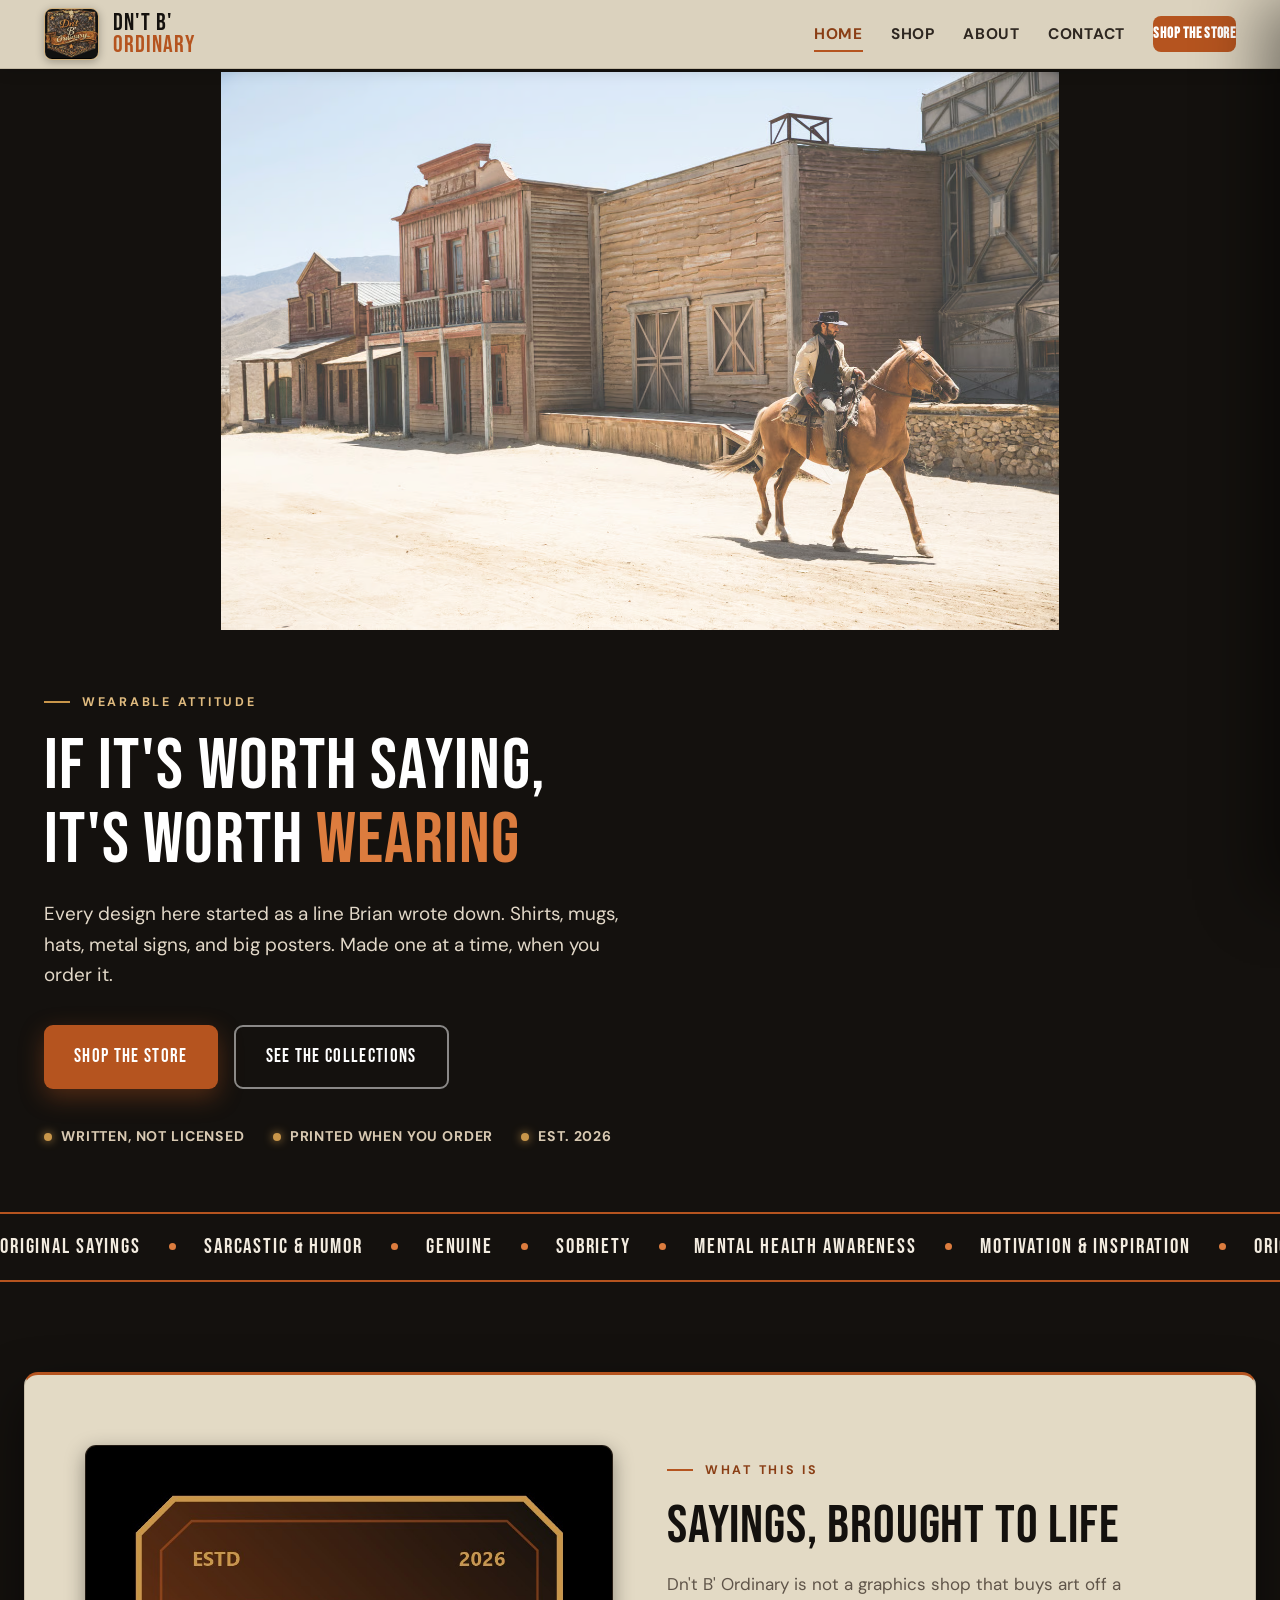
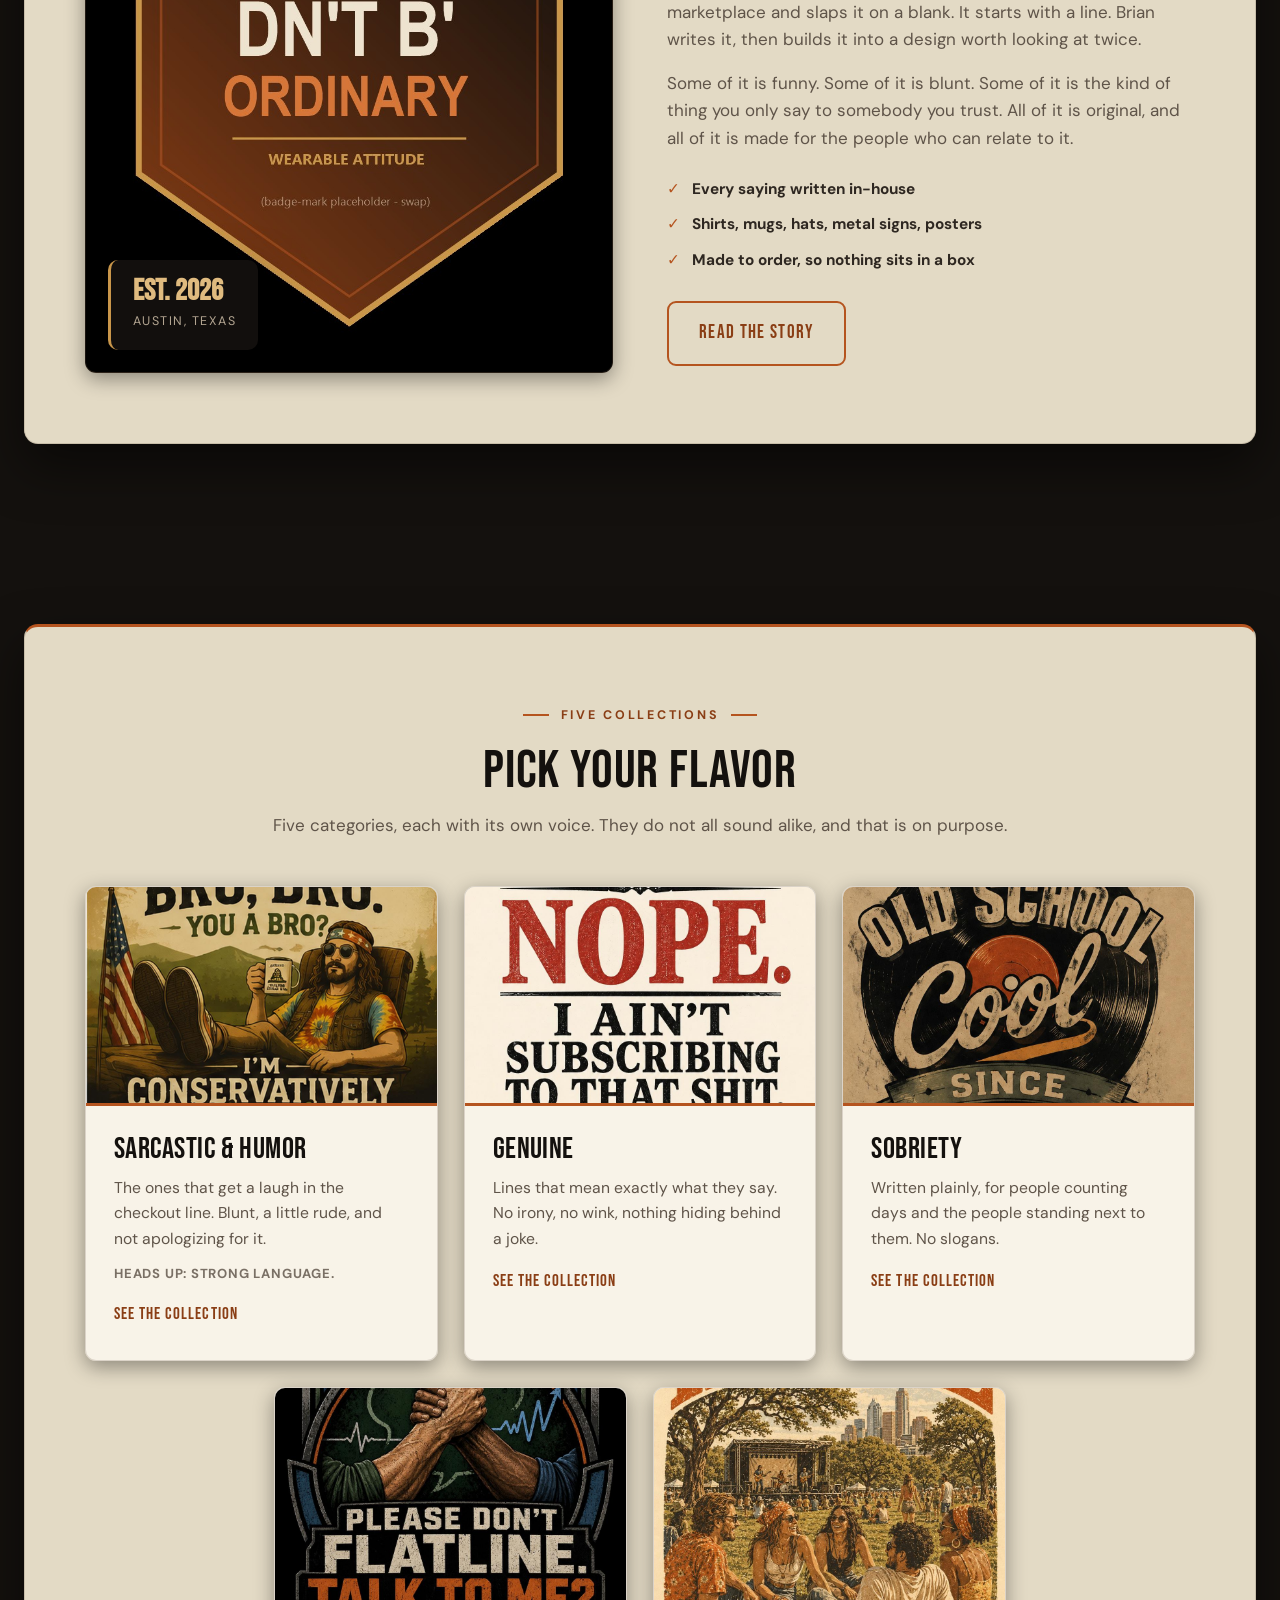
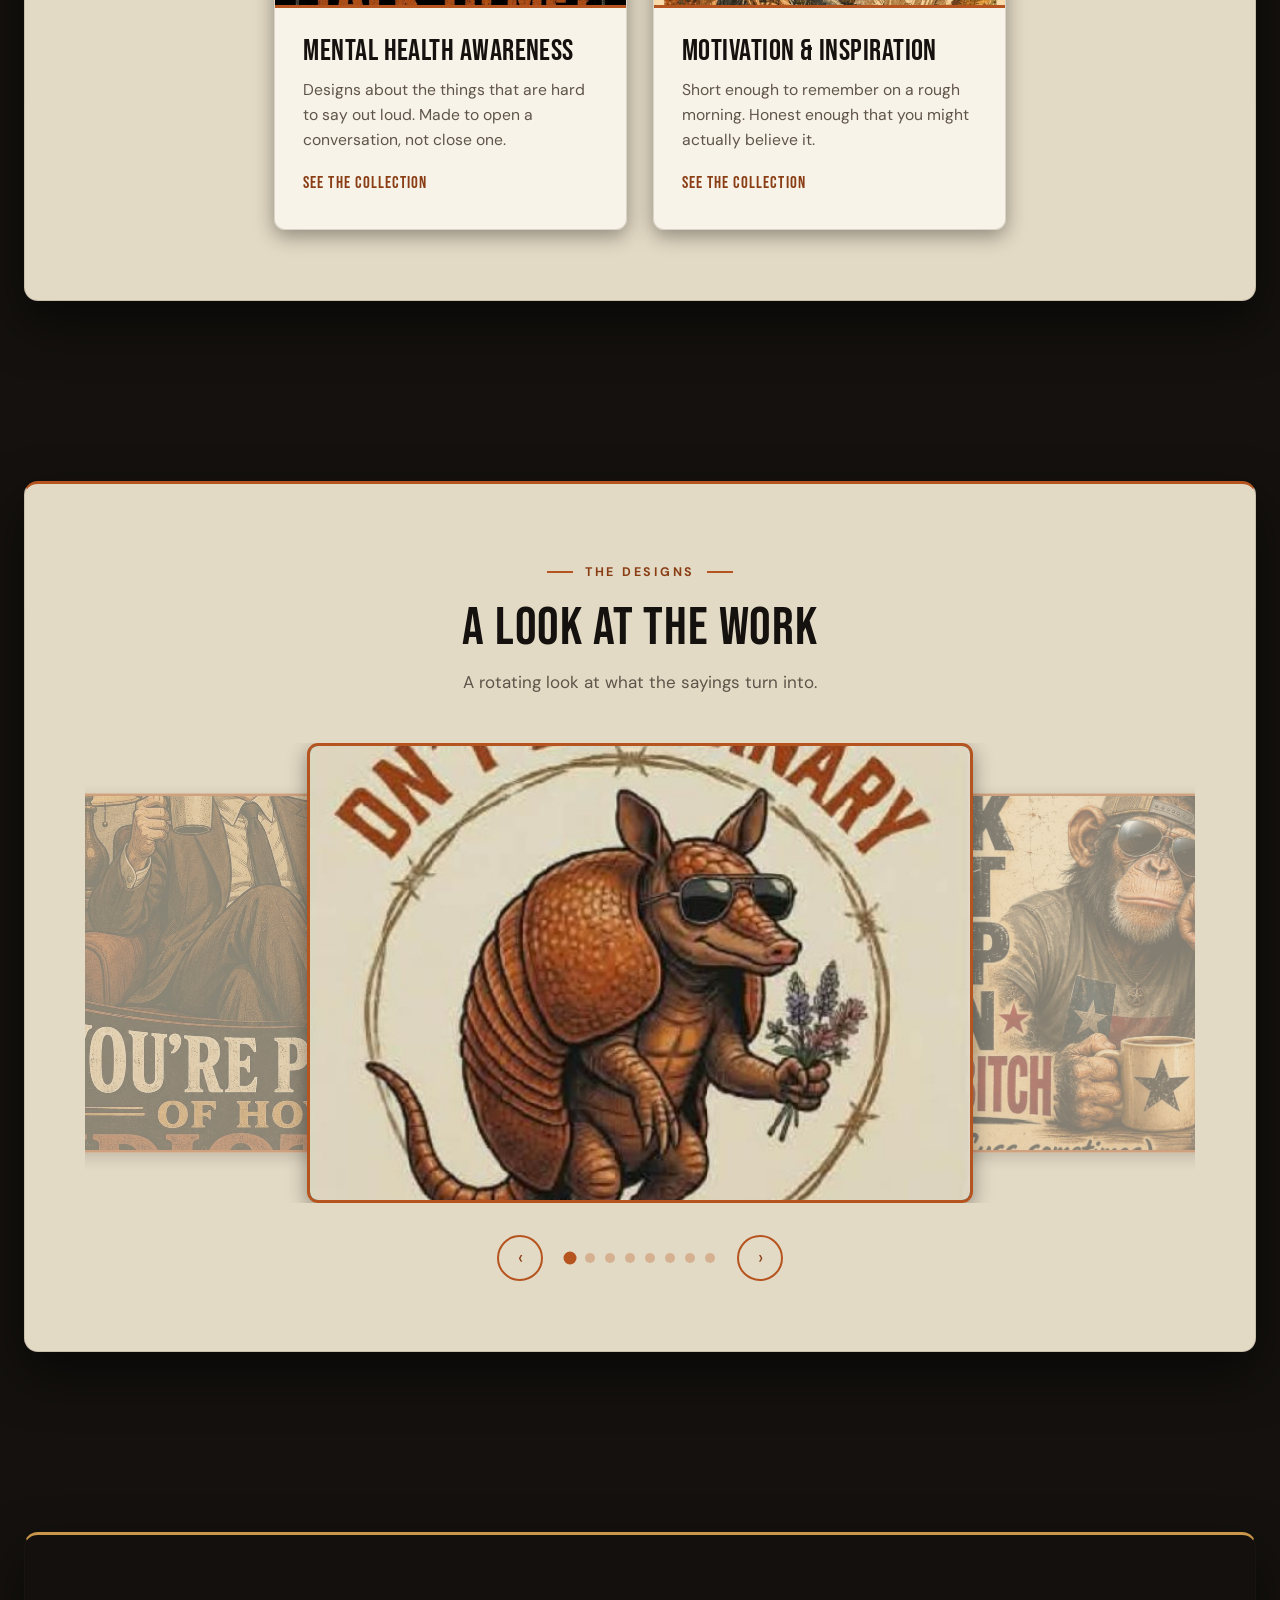
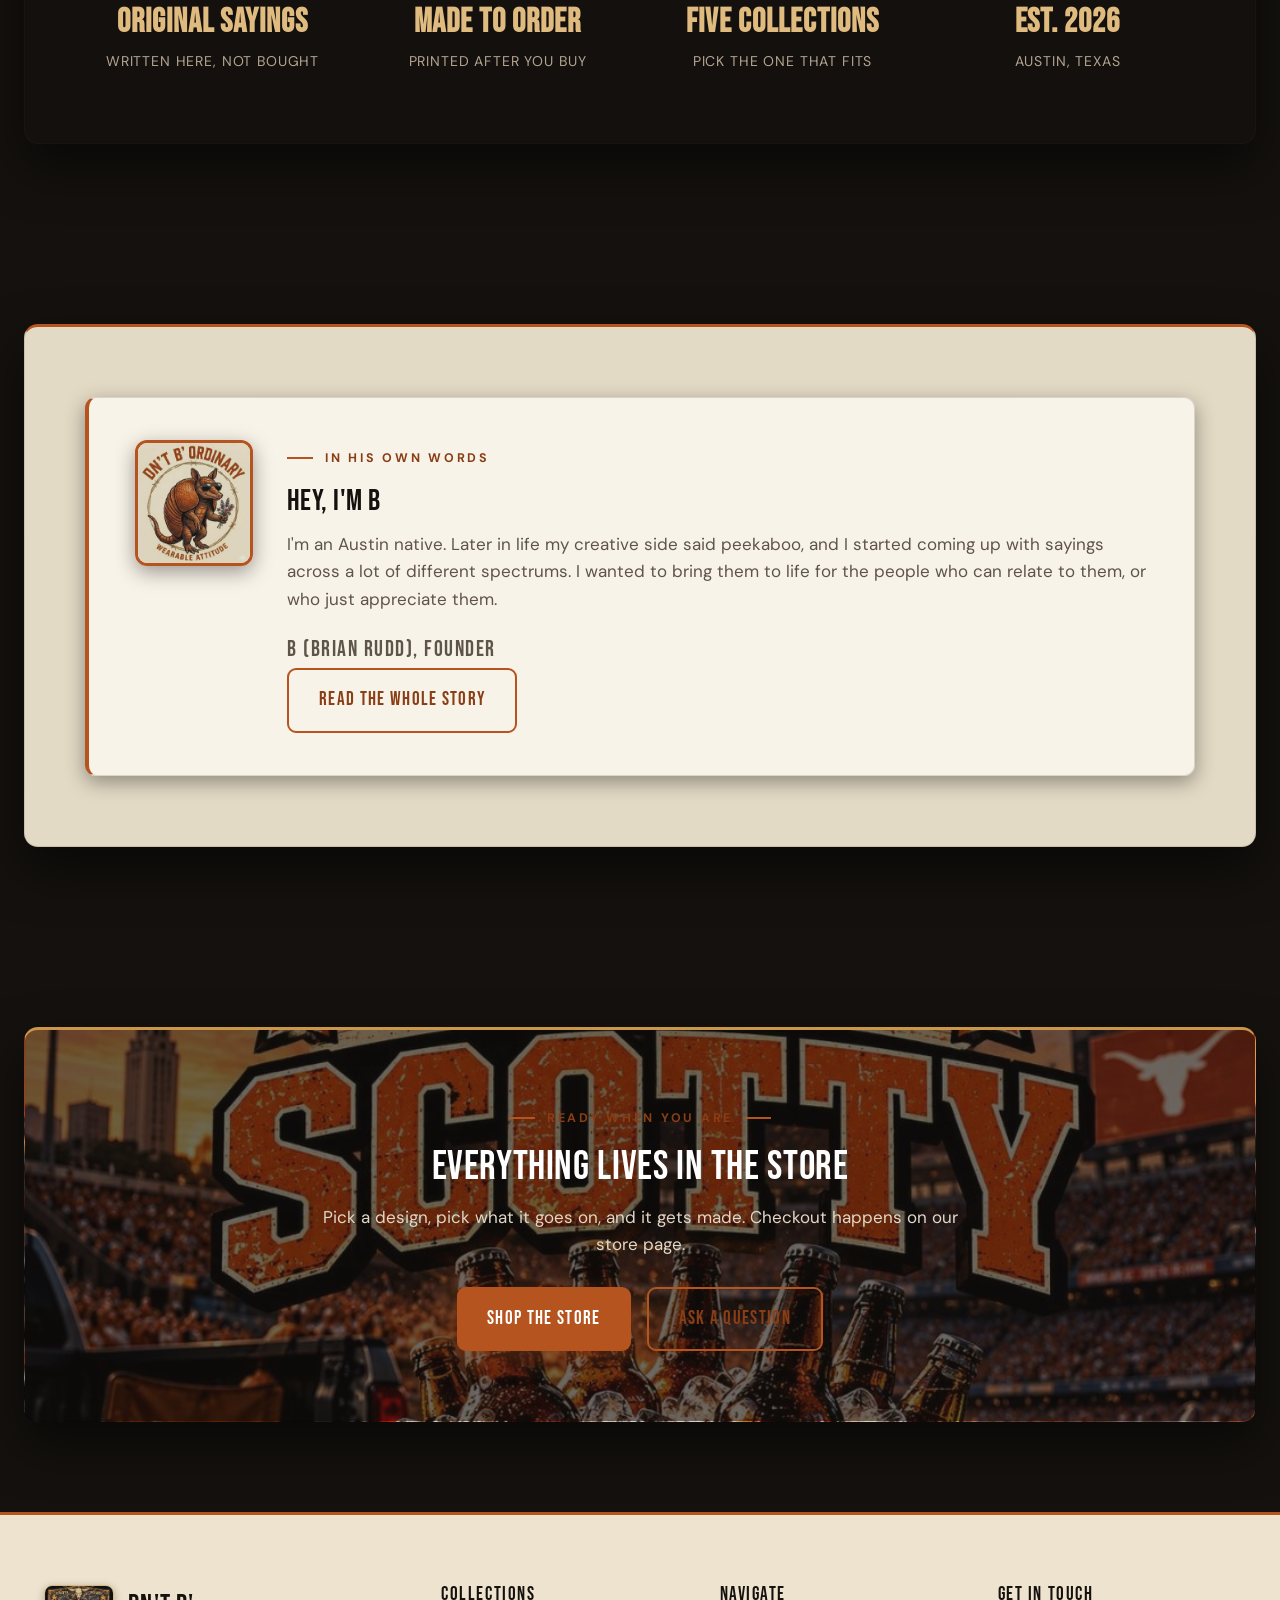
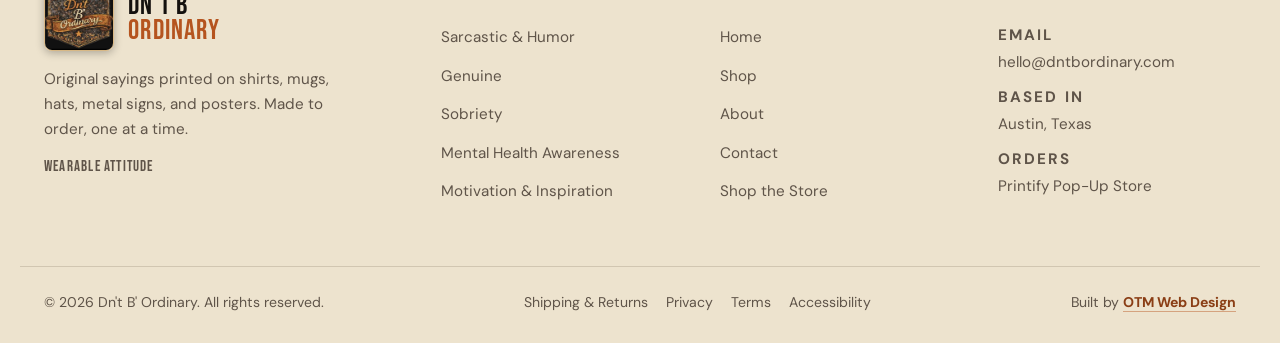
==== index.html @ ad0602dc "Homepage hero: show the whole image at every screen width The hero painted hero-home.jpg as a CSS ba" ====
<!DOCTYPE html>
<html lang="en">
<head>
<meta charset="UTF-8">
<meta name="viewport" content="width=device-width, initial-scale=1.0">

<title>Dn't B' Ordinary | Original Saying Apparel &amp; Signs</title>
<meta name="description" content="Original sayings on shirts, mugs, hats, metal signs, and posters. Five collections from Dn't B' Ordinary, written in Austin, Texas. Made to order.">
<link rel="canonical" href="https://CLIENTDOMAIN.com/">

<meta property="og:type" content="website">
<meta property="og:site_name" content="Dn't B' Ordinary">
<meta property="og:title" content="Dn't B' Ordinary | Original Saying Apparel &amp; Signs">
<meta property="og:description" content="Original sayings on shirts, mugs, hats, metal signs, and posters. Five collections from Dn't B' Ordinary, written in Austin, Texas. Made to order.">
<meta property="og:url" content="https://CLIENTDOMAIN.com/">
<meta property="og:image" content="https://CLIENTDOMAIN.com/assets/og-image.jpg">
<meta property="og:image:width" content="1200">
<meta property="og:image:height" content="630">
<meta property="og:image:alt" content="Dn't B' Ordinary">
<meta name="twitter:card" content="summary_large_image">
<meta name="twitter:title" content="Dn't B' Ordinary | Original Saying Apparel &amp; Signs">
<meta name="twitter:description" content="Original sayings on shirts, mugs, hats, metal signs, and posters. Five collections, written in Austin, Texas. Made to order.">
<meta name="twitter:image" content="https://CLIENTDOMAIN.com/assets/og-image.jpg">

<link rel="icon" type="image/png" href="assets/favicon.png">
<link rel="apple-touch-icon" href="assets/favicon.png">

<link rel="preconnect" href="https://fonts.googleapis.com">
<link rel="preconnect" href="https://fonts.gstatic.com" crossorigin>
<link href="https://fonts.googleapis.com/css2?family=Bebas+Neue&family=DM+Sans:ital,opsz,wght@0,9..40,300;0,9..40,400;0,9..40,500;0,9..40,700;1,9..40,400&display=swap" rel="stylesheet">
<link rel="preload" as="image" href="assets/hero-home.jpg" fetchpriority="high">
<link rel="stylesheet" href="styles.css">
<noscript><style>.reveal{opacity:1;transform:none}</style></noscript>

<script type="application/ld+json">
{
  "@context": "https://schema.org",
  "@type": "OnlineStore",
  "name": "Dn't B' Ordinary",
  "alternateName": "Dnt B Ordinary",
  "url": "https://CLIENTDOMAIN.com/",
  "logo": "https://CLIENTDOMAIN.com/assets/logo.png",
  "image": "https://CLIENTDOMAIN.com/assets/og-image.jpg",
  "slogan": "Wearable Attitude",
  "foundingDate": "2026",
  "email": "hello@dntbordinary.com",
  "description": "Dn't B' Ordinary sells original sayings written by founder Brian Rudd, an Austin, Texas native, printed on t-shirts, mugs, hats, metal signs, and large-format posters. Every item is made to order and ships nationwide. Five collections: Sarcastic and Humor, Genuine, Sobriety, Mental Health Awareness, and Motivation and Inspiration.",
  "founder": {
    "@type": "Person",
    "name": "Brian Rudd",
    "alternateName": "B",
    "description": "Austin, Texas native who writes every saying sold by Dn't B' Ordinary."
  }
}
</script>
</head>

<body data-page="home">

<nav class="nav">
  <div class="nav-inner">
    <a class="brand" href="index.html" aria-label="Dn't B' Ordinary home">
      <img src="assets/logo.png" alt="" width="663" height="621">
      <span class="brand-word">Dn't B'<span>Ordinary</span></span>
    </a>
    <div class="nav-links">
      <a href="index.html" data-nav="home">Home</a>
      <a href="shop.html" data-nav="shop">Shop</a>
      <a href="about.html" data-nav="about">About</a>
      <a href="contact.html" data-nav="contact">Contact</a>
      <a class="nav-cta" href="https://STORE-SLUG.printify.me" data-store-link>Shop the Store</a>
    </div>
    <button class="hamburger" type="button" aria-label="Open menu" aria-expanded="false" aria-controls="mobile-menu">
      <span></span><span></span><span></span>
    </button>
  </div>
</nav>

<div class="nav-backdrop"></div>
<div class="mobile-menu" id="mobile-menu">
  <a href="index.html" data-nav="home">Home</a>
  <a href="shop.html" data-nav="shop">Shop</a>
  <a href="about.html" data-nav="about">About</a>
  <a href="contact.html" data-nav="contact">Contact</a>
  <a class="btn btn-primary" href="https://STORE-SLUG.printify.me" data-store-link>Shop the Store</a>
</div>

<main>

  <!-- ============ HERO ============ -->
  <header class="hero">
    <!-- The sign is a real <img>, never a CSS background, so the whole image is
         visible at every screen width. Swapping the file changes nothing here. -->
    <div class="hero-banner">
      <img src="assets/hero-home.jpg" alt="Dn't B' Ordinary Apparel Co. shop sign" width="1770" height="886" fetchpriority="high" decoding="async">
    </div>
    <div class="hero-body">
      <div class="inner">
        <div class="hero-content">
          <span class="eyebrow">Wearable Attitude</span>
          <h1>If it's worth saying, it's worth <span>wearing</span></h1>
          <p>Every design here started as a line Brian wrote down. Shirts, mugs, hats, metal signs, and big posters. Made one at a time, when you order it.</p>
          <div class="hero-actions">
            <a class="btn btn-primary" href="https://STORE-SLUG.printify.me" data-store-link>Shop the Store</a>
            <a class="btn btn-ghost" href="shop.html">See the Collections</a>
          </div>
          <div class="hero-trust">
            <span>Written, not licensed</span>
            <span>Printed when you order</span>
            <span>Est. 2026</span>
          </div>
        </div>
      </div>
    </div>
  </header>

  <!-- ============ MARQUEE ============ -->
  <div class="marquee" aria-hidden="true">
    <div class="marquee-track">
      <span class="marquee-item">Original Sayings</span>
      <span class="marquee-item">Sarcastic &amp; Humor</span>
      <span class="marquee-item">Genuine</span>
      <span class="marquee-item">Sobriety</span>
      <span class="marquee-item">Mental Health Awareness</span>
      <span class="marquee-item">Motivation &amp; Inspiration</span>
      <span class="marquee-item">Original Sayings</span>
      <span class="marquee-item">Sarcastic &amp; Humor</span>
      <span class="marquee-item">Genuine</span>
      <span class="marquee-item">Sobriety</span>
      <span class="marquee-item">Mental Health Awareness</span>
      <span class="marquee-item">Motivation &amp; Inspiration</span>
    </div>
  </div>

  <!-- ============ INTRO ============ -->
  <section id="what-this-is">
    <div class="container reveal">
      <div class="intro-grid">
        <div class="intro-media">
          <img src="assets/intro-main.jpg" alt="Dn't B' Ordinary design laid out on a shirt" width="900" height="900" loading="lazy" decoding="async">
          <div class="intro-badge">
            <strong>Est. 2026</strong>
            <span>Austin, Texas</span>
          </div>
        </div>
        <div class="intro-copy">
          <span class="eyebrow">What this is</span>
          <h2>Sayings, brought to life</h2>
          <p>Dn't B' Ordinary is not a graphics shop that buys art off a marketplace and slaps it on a blank. It starts with a line. Brian writes it, then builds it into a design worth looking at twice.</p>
          <p>Some of it is funny. Some of it is blunt. Some of it is the kind of thing you only say to somebody you trust. All of it is original, and all of it is made for the people who can relate to it.</p>
          <ul class="check-list">
            <li>Every saying written in-house</li>
            <li>Shirts, mugs, hats, metal signs, posters</li>
            <li>Made to order, so nothing sits in a box</li>
          </ul>
          <a class="btn btn-outline" href="about.html">Read the story</a>
        </div>
      </div>
    </div>
  </section>

  <!-- ============ COLLECTIONS ============ -->
  <section id="collections">
    <div class="container reveal">
      <div class="section-head center">
        <span class="eyebrow eyebrow--center">Five collections</span>
        <h2>Pick your flavor</h2>
        <p>Five categories, each with its own voice. They do not all sound alike, and that is on purpose.</p>
      </div>

      <div class="cat-grid">
        <article class="cat-card">
          <img src="assets/category-humor.jpg" alt="Sarcastic and humor collection design" width="1080" height="1080" loading="lazy" decoding="async">
          <div class="card-body">
            <h3>Sarcastic &amp; Humor</h3>
            <p>The ones that get a laugh in the checkout line. Blunt, a little rude, and not apologizing for it.</p>
            <span class="cat-note">Heads up: strong language.</span>
            <a class="card-link" href="shop.html#humor">See the collection</a>
          </div>
        </article>

        <article class="cat-card">
          <img src="assets/category-genuine.jpg" alt="Genuine collection design" width="1024" height="1536" loading="lazy" decoding="async">
          <div class="card-body">
            <h3>Genuine</h3>
            <p>Lines that mean exactly what they say. No irony, no wink, nothing hiding behind a joke.</p>
            <a class="card-link" href="shop.html#genuine">See the collection</a>
          </div>
        </article>

        <article class="cat-card">
          <img src="assets/category-sobriety.jpg" alt="Sobriety collection design" width="1080" height="1080" loading="lazy" decoding="async">
          <div class="card-body">
            <h3>Sobriety</h3>
            <p>Written plainly, for people counting days and the people standing next to them. No slogans.</p>
            <a class="card-link" href="shop.html#sobriety">See the collection</a>
          </div>
        </article>

        <article class="cat-card">
          <img src="assets/category-mental-health.jpg" alt="Mental health awareness collection design" width="1080" height="1080" loading="lazy" decoding="async">
          <div class="card-body">
            <h3>Mental Health Awareness</h3>
            <p>Designs about the things that are hard to say out loud. Made to open a conversation, not close one.</p>
            <a class="card-link" href="shop.html#mental-health">See the collection</a>
          </div>
        </article>

        <article class="cat-card">
          <img src="assets/category-motivation.jpg" alt="Motivation and inspiration collection design" width="1024" height="1536" loading="lazy" decoding="async">
          <div class="card-body">
            <h3>Motivation &amp; Inspiration</h3>
            <p>Short enough to remember on a rough morning. Honest enough that you might actually believe it.</p>
            <a class="card-link" href="shop.html#motivation">See the collection</a>
          </div>
        </article>
      </div>
    </div>
  </section>

  <!-- ============ GALLERY CAROUSEL ============ -->
  <section id="designs">
    <div class="container reveal">
      <div class="section-head center">
        <span class="eyebrow eyebrow--center">The designs</span>
        <h2>A look at the work</h2>
        <p>A rotating look at what the sayings turn into.</p>
      </div>

      <div class="gallery-carousel">
        <div class="gallery-stage">
          <div class="gallery-slide"><img src="assets/gallery-1.jpg" alt="Dn't B' Ordinary design mockup" width="552" height="615" loading="lazy" decoding="async"></div>
          <div class="gallery-slide"><img src="assets/gallery-2.jpg" alt="Dn't B' Ordinary design mockup" width="1080" height="981" loading="lazy" decoding="async"></div>
          <div class="gallery-slide"><img src="assets/gallery-3.jpg" alt="Dn't B' Ordinary design mockup" width="1024" height="1536" loading="lazy" decoding="async"></div>
          <div class="gallery-slide"><img src="assets/gallery-4.jpg" alt="Dn't B' Ordinary design mockup" width="1080" height="1080" loading="lazy" decoding="async"></div>
          <div class="gallery-slide"><img src="assets/gallery-5.jpg" alt="Dn't B' Ordinary design mockup" width="1080" height="1080" loading="lazy" decoding="async"></div>
          <div class="gallery-slide"><img src="assets/gallery-6.jpg" alt="Dn't B' Ordinary design mockup" width="1080" height="864" loading="lazy" decoding="async"></div>
          <div class="gallery-slide"><img src="assets/gallery-7.jpg" alt="Dn't B' Ordinary design mockup" width="1024" height="1536" loading="lazy" decoding="async"></div>
          <div class="gallery-slide"><img src="assets/gallery-8.jpg" alt="Dn't B' Ordinary design mockup" width="1024" height="1536" loading="lazy" decoding="async"></div>
        </div>
        <div class="carousel-controls">
          <button class="carousel-btn carousel-prev" type="button" aria-label="Previous design"><span aria-hidden="true">&#8249;</span></button>
          <div class="carousel-dots"></div>
          <button class="carousel-btn carousel-next" type="button" aria-label="Next design"><span aria-hidden="true">&#8250;</span></button>
        </div>
      </div>
    </div>
  </section>

  <!-- ============ VALUE BAND ============ -->
  <section id="how-it-works">
    <div class="container container--deep reveal">
      <div class="value-grid">
        <div class="value-item">
          <strong>Original Sayings</strong>
          <span>Written here, not bought</span>
        </div>
        <div class="value-item">
          <strong>Made To Order</strong>
          <span>Printed after you buy</span>
        </div>
        <div class="value-item">
          <strong>Five Collections</strong>
          <span>Pick the one that fits</span>
        </div>
        <div class="value-item">
          <strong>Est. 2026</strong>
          <span>Austin, Texas</span>
        </div>
      </div>
    </div>
  </section>

  <!-- ============ FOUNDER NOTE ============ -->
  <section id="the-short-version">
    <div class="container reveal">
      <div class="founder">
        <img class="founder-mark" src="assets/badge-mark.png" alt="" width="542" height="583" loading="lazy" decoding="async" aria-hidden="true">
        <div class="founder-body">
          <span class="eyebrow">In his own words</span>
          <h3>Hey, I'm B</h3>
          <p>I'm an Austin native. Later in life my creative side said peekaboo, and I started coming up with sayings across a lot of different spectrums. I wanted to bring them to life for the people who can relate to them, or who just appreciate them.</p>
          <p class="founder-sign">B (Brian Rudd), Founder</p>
          <a class="btn btn-outline" href="about.html">Read the whole story</a>
        </div>
      </div>
    </div>
  </section>

  <!-- ============ CTA ============ -->
  <section id="cta">
    <div class="container cta-card reveal">
      <span class="eyebrow eyebrow--center">Ready when you are</span>
      <h2>Everything lives in the store</h2>
      <p>Pick a design, pick what it goes on, and it gets made. Checkout happens on our store page.</p>
      <div class="cta-actions">
        <a class="btn btn-primary" href="https://STORE-SLUG.printify.me" data-store-link>Shop the Store</a>
        <a class="btn btn-outline" href="contact.html">Ask a Question</a>
      </div>
    </div>
  </section>

</main>

<footer class="footer">
  <div class="footer-grid">
    <div class="footer-brand">
      <a class="brand brand--footer" href="index.html" aria-label="Dn't B' Ordinary home">
        <img src="assets/logo.png" alt="" width="663" height="621" loading="lazy" decoding="async">
        <span class="brand-word">Dn't B'<span>Ordinary</span></span>
      </a>
      <p>Original sayings printed on shirts, mugs, hats, metal signs, and posters. Made to order, one at a time.</p>
      <p class="footer-tag">Wearable Attitude</p>
    </div>

    <div>
      <h4>Collections</h4>
      <ul>
        <li><a href="shop.html#humor">Sarcastic &amp; Humor</a></li>
        <li><a href="shop.html#genuine">Genuine</a></li>
        <li><a href="shop.html#sobriety">Sobriety</a></li>
        <li><a href="shop.html#mental-health">Mental Health Awareness</a></li>
        <li><a href="shop.html#motivation">Motivation &amp; Inspiration</a></li>
      </ul>
    </div>

    <div>
      <h4>Navigate</h4>
      <ul>
        <li><a href="index.html">Home</a></li>
        <li><a href="shop.html">Shop</a></li>
        <li><a href="about.html">About</a></li>
        <li><a href="contact.html">Contact</a></li>
        <li><a href="https://STORE-SLUG.printify.me" data-store-link>Shop the Store</a></li>
      </ul>
    </div>

    <div>
      <h4>Get in touch</h4>
      <ul class="footer-contact">
        <li>
          <span class="footer-label">Email</span>
          <a href="mailto:hello@dntbordinary.com">hello@dntbordinary.com</a>
        </li>
        <li>
          <span class="footer-label">Based in</span>
          <span>Austin, Texas</span>
        </li>
        <li>
          <span class="footer-label">Orders</span>
          <a href="https://STORE-SLUG.printify.me" data-store-link>Printify Pop-Up Store</a>
        </li>
      </ul>
    </div>
  </div>

  <div class="footer-bottom">
    <span>&copy; <span id="year">2026</span> Dn't B' Ordinary. All rights reserved.</span>
    <div class="footer-legal-links">
      <a href="shipping-returns.html">Shipping &amp; Returns</a>
      <a href="privacy.html">Privacy</a>
      <a href="terms.html">Terms</a>
      <a href="accessibility.html">Accessibility</a>
    </div>
    <span>Built by <a class="otm-credit" href="https://otm-designs.com" target="_blank" rel="noopener">OTM Web Design</a></span>
  </div>
</footer>

<script src="script.js"></script>
</body>
</html>
---- styles.css ----
/* ============================================================
   DN'T B' ORDINARY - Wearable Attitude
   Original sayings printed on shirts, mugs, hats, and signs.
   Built by OTM Web Design
   Dark locked body background, aged-bone light frames floating
   over it, burnt rust brand pulled from the badge logo.
   ============================================================ */

/* ---------- RESET ---------- */
*, *::before, *::after { box-sizing: border-box; margin: 0; padding: 0; }
html { scroll-behavior: smooth; -webkit-text-size-adjust: 100%; overflow-x: hidden; }
img { max-width: 100%; display: block; }
a { text-decoration: none; color: inherit; }
ul { list-style: none; }
button { font-family: inherit; cursor: pointer; border: none; background: none; }
input, textarea, select { font-family: inherit; }

/* ---------- TOKENS ---------- */
:root {
  --rust: #b5541f;
  --rust-deep: #8a3e15;
  --rust-bright: #dc7c3e;
  --rust-rgb: 181, 84, 31;

  --gold: #c9964a;
  --gold-soft: #e0bb7f;

  --anchor: #14110e;
  --anchor-2: #241d17;

  --ink: #2e2721;
  --ink-soft: #5f5449;
  --heading: #14110e;

  --frame: rgba(237, 227, 206, 0.96);
  --frame-solid: #ede3ce;
  --frame-card: rgba(249, 244, 234, 0.97);
  --frame-deep: rgba(20, 17, 14, 0.93);
  --frame-deep-text: #f3ece0;
  --frame-deep-soft: #b3a591;

  --line: rgba(62, 46, 30, 0.16);
  --line-deep: rgba(237, 227, 206, 0.16);

  --bg-fallback: #14110e;
  --media-fallback: linear-gradient(150deg, #2a211a 0%, #14110e 100%);

  --shadow-soft: 0 6px 20px rgba(0, 0, 0, 0.38);
  --shadow-lift: 0 22px 50px rgba(0, 0, 0, 0.5);

  --container: 1240px;
  --radius: 14px;
  --radius-card: 11px;

  --font-display: 'Bebas Neue', 'Arial Narrow', Impact, sans-serif;
  --font-body: 'DM Sans', 'Segoe UI', system-ui, -apple-system, sans-serif;
}

/* ---------- BASE ---------- */
body {
  font-family: var(--font-body);
  font-size: 17px;
  line-height: 1.62;
  color: var(--ink);
  background: var(--bg-fallback);
  overflow-x: hidden;
  width: 100%;
}
body.nav-open { overflow: hidden; }

/* Locked body background. Fixed pseudo-element works on iOS where
   background-attachment: fixed fails. The darkening is composited into the
   same background stack rather than applied as a filter on a large fixed
   layer, which is expensive to repaint on mobile. No second overlay element. */
body::before {
  content: "";
  position: fixed;
  inset: 0;
  background-image: linear-gradient(rgba(20, 17, 14, 0.42), rgba(20, 17, 14, 0.42)), url('assets/body-bg.jpg');
  background-size: cover;
  background-position: center;
  background-color: var(--bg-fallback);
  z-index: -1;
}

h1, h2, h3, h4 {
  font-family: var(--font-display);
  font-weight: 400;
  line-height: 1.02;
  letter-spacing: 0.015em;
  text-transform: uppercase;
  text-wrap: balance;
  color: var(--heading);
}
p { text-wrap: pretty; }

h1 { font-size: clamp(2.8rem, 6vw, 4.5rem); }
h2 { font-size: clamp(2.2rem, 4.5vw, 3.4rem); }
h3 { font-size: clamp(1.4rem, 2.4vw, 1.9rem); }
h4 { font-size: 1.2rem; letter-spacing: 0.08em; }

.lede { font-size: 1.12rem; color: var(--ink-soft); }

/* ---------- SHARED LAYOUT ---------- */
.inner { width: 100%; max-width: var(--container); margin: 0 auto; padding: 0 24px; }
section { padding: 90px 0; position: relative; }
section[id] { scroll-margin-top: 90px; }

.container {
  position: relative;
  width: calc(100% - 48px);
  max-width: var(--container);
  margin: 0 auto;
  background: var(--frame);
  border: 1px solid var(--line);
  border-top: 3px solid var(--rust);
  border-radius: var(--radius);
  box-shadow: var(--shadow-lift);
  padding: 70px 60px;
}
.container--deep { background: var(--frame-deep); border-top-color: var(--gold); }
.container--deep h2, .container--deep h3, .container--deep h4 { color: var(--frame-deep-text); }
.container--deep p { color: var(--frame-deep-soft); }
.container--prose { max-width: 880px; }

/* ---------- EYEBROW ---------- */
.eyebrow {
  display: inline-flex; align-items: center; gap: 12px;
  font-size: 0.78rem; font-weight: 700; letter-spacing: 0.22em;
  text-transform: uppercase; color: var(--rust-deep); margin-bottom: 18px;
}
.eyebrow::before { content: ""; width: 26px; height: 2px; background: var(--rust); }
.eyebrow--center { justify-content: center; }
.eyebrow--center::after { content: ""; width: 26px; height: 2px; background: var(--rust); }
.hero .eyebrow, .page-hero .eyebrow, .cta .eyebrow, .container--deep .eyebrow { color: var(--gold-soft); }
.hero .eyebrow::before, .hero .eyebrow::after,
.page-hero .eyebrow::before, .page-hero .eyebrow::after,
.cta .eyebrow::before, .cta .eyebrow::after,
.container--deep .eyebrow::before, .container--deep .eyebrow::after { background: var(--gold); }

/* ---------- BUTTONS ---------- */
.btn {
  display: inline-flex; align-items: center; justify-content: center; gap: 10px;
  font-family: var(--font-display); font-size: 1.18rem; letter-spacing: 0.07em;
  text-transform: uppercase; padding: 15px 30px; border-radius: 9px;
  transition: transform 0.2s ease, background 0.2s ease, color 0.2s ease, box-shadow 0.2s ease;
}
.btn-primary { background: var(--rust); color: #fff; box-shadow: 0 8px 24px rgba(var(--rust-rgb), 0.38); }
.btn-primary:hover { background: var(--rust-deep); transform: translateY(-3px); box-shadow: 0 12px 30px rgba(var(--rust-rgb), 0.5); }
.btn-outline { border: 2px solid var(--rust); color: var(--rust-deep); }
.btn-outline:hover { background: var(--rust); color: #fff; transform: translateY(-3px); }
.btn-ghost { border: 2px solid rgba(255, 255, 255, 0.5); color: #fff; }
.btn-ghost:hover { background: #fff; color: var(--anchor); transform: translateY(-3px); }
.cta .btn-outline, .container--deep .btn-outline { color: #fff; border-color: rgba(255, 255, 255, 0.55); }
.cta .btn-outline:hover, .container--deep .btn-outline:hover { background: #fff; color: var(--anchor); }
.btn-block { width: 100%; }
.btn .ext { font-size: 0.85em; opacity: 0.85; }

/* ============================================================
   NAV
   ============================================================ */
/* Nav shares the section-card frame tone (light), not a dark anchor. */
.nav { position: fixed; top: 0; left: 0; right: 0; z-index: 100; background: rgba(237, 227, 206, 0.92); backdrop-filter: blur(10px); border-bottom: 1px solid var(--line); box-shadow: 0 2px 14px rgba(0, 0, 0, 0.14); }
.nav-inner { display: flex; align-items: center; justify-content: space-between; max-width: var(--container); margin: 0 auto; padding: 8px 24px; gap: 20px; }
/* The badge mark is dark and detailed, so it rides as a small framed chip next to a
   readable wordmark rather than trying to carry the nav on its own. */
.brand { display: flex; align-items: center; gap: 14px; }
.brand img { height: 52px; width: auto; border-radius: 8px; border: 1px solid rgba(201, 150, 74, 0.55); box-shadow: 0 2px 8px rgba(0, 0, 0, 0.28); transition: transform 0.25s ease; }
.brand:hover img { transform: scale(1.04); }
.brand-word { font-family: var(--font-display); font-size: 1.5rem; line-height: 0.9; letter-spacing: 0.04em; text-transform: uppercase; color: var(--heading); }
.brand-word span { display: block; color: var(--rust); }
.nav-links { display: flex; align-items: center; gap: 28px; }
.nav-links a { font-size: 0.96rem; font-weight: 700; letter-spacing: 0.05em; text-transform: uppercase; color: var(--ink); padding: 6px 0; position: relative; transition: color 0.2s ease; }
.nav-links a::after { content: ""; position: absolute; left: 0; bottom: 0; width: 0; height: 2px; background: var(--rust); transition: width 0.25s ease; }
.nav-links a:hover, .nav-links a.is-active { color: var(--rust-deep); }
.nav-links a:hover::after, .nav-links a.is-active::after { width: 100%; }
.nav-cta { font-family: var(--font-display); font-size: 1.1rem; letter-spacing: 0.07em; background: var(--rust); color: #fff !important; padding: 10px 22px; border-radius: 8px; transition: background 0.2s ease, transform 0.2s ease; }
.nav-cta::after { display: none; }
.nav-cta:hover { background: var(--rust-deep); transform: translateY(-2px); }

/* ---------- HAMBURGER ---------- */
.hamburger { display: none; position: relative; width: 48px; height: 48px; margin-left: auto; z-index: 220; }
.hamburger span { position: absolute; left: 11px; width: 26px; height: 2.5px; background: var(--rust-deep); border-radius: 2px; transition: transform 0.3s cubic-bezier(0.5, 0, 0.2, 1), opacity 0.3s cubic-bezier(0.5, 0, 0.2, 1); }
.hamburger span:nth-child(1) { top: 16px; }
.hamburger span:nth-child(2) { top: 22.75px; }
.hamburger span:nth-child(3) { top: 29.5px; }
.hamburger.is-open span:nth-child(1) { transform: translateY(6.75px) rotate(45deg); }
.hamburger.is-open span:nth-child(2) { opacity: 0; }
.hamburger.is-open span:nth-child(3) { transform: translateY(-6.75px) rotate(-45deg); }

/* ---------- MOBILE MENU ---------- */
.nav-backdrop { position: fixed; inset: 0; background: rgba(0, 0, 0, 0.6); opacity: 0; pointer-events: none; transition: opacity 0.35s ease; z-index: 200; }
.nav-backdrop.is-open { opacity: 1; pointer-events: auto; }
.mobile-menu { position: fixed; top: 0; right: 0; bottom: 0; width: min(80vw, 360px); background: var(--frame-solid); border-left: 3px solid var(--rust); box-shadow: -20px 0 60px rgba(0, 0, 0, 0.45); padding: 96px 32px 50px; transform: translateX(100%); transition: transform 0.4s cubic-bezier(0.5, 0, 0.2, 1); z-index: 210; display: flex; flex-direction: column; overflow-y: auto; }
.mobile-menu.is-open { transform: translateX(0); }
.mobile-menu a { font-family: var(--font-display); font-size: 1.5rem; letter-spacing: 0.08em; text-transform: uppercase; color: var(--heading); padding: 17px 0; border-bottom: 1px solid var(--line); transition: color 0.3s ease, padding-left 0.3s ease; }
.mobile-menu a:hover, .mobile-menu a.is-active { color: var(--rust-deep); padding-left: 10px; }
.mobile-menu .btn { margin-top: 26px; width: 100%; border-bottom: none; color: #fff; }
.mobile-menu .btn:hover { padding-left: 30px; }

/* ============================================================
   HERO
   ============================================================ */
/* Banner hero. The sign is a real image element rather than a CSS background,
   because `background-size: cover` can only fill a box by cropping whatever does
   not fit, and a wide sign in a tall phone viewport loses most of its width.
   As an <img> at width:100% / height:auto the browser sizes the box from the
   file's own aspect ratio, so the entire image shows at every screen width and
   keeps doing so if the file is ever swapped for a differently shaped one.
   max-height plus object-fit: contain caps how tall it gets on a wide desktop
   without ever cropping: the image letterboxes onto the dark anchor instead. */
.hero { position: relative; background: var(--anchor); overflow: hidden; }
.hero-banner { padding-top: 72px; background: var(--anchor); }
.hero-banner img { display: block; width: 100%; height: auto; max-height: 62vh; object-fit: contain; background: var(--anchor); }
.hero-body { background: var(--anchor); padding: 54px 0 64px; }
.hero .inner { position: relative; }
.hero-content { max-width: 760px; }
.hero h1 { color: #fff; margin-bottom: 22px; }
.hero h1 span { color: var(--rust-bright); }
.hero p { color: #e2d8c8; font-size: 1.18rem; max-width: 580px; margin-bottom: 34px; }
.hero-actions { display: flex; flex-wrap: wrap; gap: 16px; }
/* The armadillo lockup ships on a solid ground, so it is framed as a patch.
   If a transparent version lands, drop the border-radius and border and let the
   drop-shadow do the work on its own. */
.hero-badge { display: flex; justify-content: center; }
.hero-badge img { width: 100%; max-width: 400px; height: auto; border-radius: 16px; border: 3px solid var(--gold); box-shadow: 0 18px 40px rgba(0, 0, 0, 0.55); }
.hero-trust { display: flex; flex-wrap: wrap; gap: 14px 28px; margin-top: 36px; }
.hero-trust span { display: inline-flex; align-items: center; gap: 9px; font-size: 0.88rem; font-weight: 700; letter-spacing: 0.06em; text-transform: uppercase; color: #d8c9b2; }
.hero-trust span::before { content: ""; width: 8px; height: 8px; border-radius: 50%; background: var(--gold); box-shadow: 0 0 10px rgba(201, 150, 74, 0.9); }

/* ---------- PAGE HERO ---------- */
.page-hero { position: relative; display: flex; align-items: center; text-align: center; min-height: 46vh; padding: 156px 0 78px; background-color: var(--anchor); background-size: cover; background-position: center; border-bottom: 4px solid var(--rust); overflow: hidden; }
.page-hero::before { content: ""; position: absolute; inset: 0; background: linear-gradient(100deg, rgba(20, 17, 14, 0.66) 0%, rgba(20, 17, 14, 0.45) 55%, rgba(20, 17, 14, 0.24) 100%); }
.page-hero .inner { position: relative; max-width: 840px; }
.page-hero .eyebrow { justify-content: center; }
.page-hero h1 { color: #fff; margin-bottom: 18px; }
.page-hero p { color: #e2d8c8; font-size: 1.12rem; max-width: 640px; margin: 0 auto; }
.page-hero--shop { background-image: url('assets/hero-shop.jpg'); }
.page-hero--about { background-image: url('assets/hero-about.jpg'); }
.page-hero--contact { background-image: url('assets/hero-contact.jpg'); }
.page-hero--short { min-height: 30vh; padding: 146px 0 56px; background-image: linear-gradient(150deg, #2a211a 0%, #14110e 100%); border-bottom: 4px solid var(--rust); }
.page-hero--short::before { background: none; }

/* ============================================================
   MARQUEE (the only full-bleed band)
   ============================================================ */
.marquee { background: var(--anchor); border-top: 2px solid var(--rust); border-bottom: 2px solid var(--rust); overflow: hidden; }
.marquee-track { display: flex; width: max-content; animation: marquee 40s linear infinite; }
.marquee:hover .marquee-track { animation-play-state: paused; }
.marquee-item { display: inline-flex; align-items: center; padding: 16px 0; font-family: var(--font-display); font-size: 1.3rem; letter-spacing: 0.09em; color: var(--frame-deep-text); white-space: nowrap; }
.marquee-item::after { content: ""; display: inline-block; width: 7px; height: 7px; border-radius: 50%; background: var(--rust-bright); margin: 0 28px; }
@keyframes marquee { from { transform: translateX(0); } to { transform: translateX(-50%); } }

/* ============================================================
   SECTION HEADS + INTRO
   ============================================================ */
.section-head { max-width: 760px; margin-bottom: 46px; }
.section-head.center { margin-left: auto; margin-right: auto; text-align: center; }
.section-head p { margin-top: 14px; color: var(--ink-soft); }
.container--deep .section-head p { color: var(--frame-deep-soft); }

.intro-grid { display: grid; grid-template-columns: 1fr 1fr; gap: 54px; align-items: center; }
.intro-grid.reverse .intro-media { order: 2; }
.intro-media { position: relative; min-height: 420px; border-radius: var(--radius-card); background: var(--media-fallback); box-shadow: var(--shadow-soft); overflow: hidden; border: 1px solid var(--line); }
.intro-media img { width: 100%; height: 100%; min-height: 420px; object-fit: cover; }
.intro-badge { position: absolute; bottom: 22px; left: 22px; background: var(--frame-deep); color: #fff; padding: 16px 22px; border-radius: 10px; border-left: 3px solid var(--gold); box-shadow: var(--shadow-lift); z-index: 2; }
/* Round portrait variant: the supplied headshot is a circular badge on a white
   ground, so it is masked to the circle instead of cropped in a rectangle. */
.intro-media--round { min-height: 0; background: none; border: none; box-shadow: none; overflow: visible; display: flex; align-items: center; justify-content: center; }
.intro-media--round img { width: 100%; max-width: 440px; height: auto; min-height: 0; aspect-ratio: 1 / 1; object-fit: cover; border-radius: 50%; border: 5px solid var(--rust); box-shadow: var(--shadow-lift); }
.intro-badge strong { display: block; font-family: var(--font-display); font-size: 1.9rem; color: var(--gold-soft); line-height: 1; }
.intro-badge span { font-size: 0.78rem; letter-spacing: 0.12em; text-transform: uppercase; color: var(--frame-deep-soft); }
.intro-copy h2 { margin-bottom: 18px; }
.intro-copy p { color: var(--ink-soft); }
.intro-copy p + p { margin-top: 16px; }
.intro-copy .btn { margin-top: 28px; }

/* ---------- CHECK LIST ---------- */
.check-list { display: grid; gap: 11px; margin-top: 24px; }
.check-list li { display: flex; gap: 12px; align-items: baseline; color: var(--ink); font-weight: 700; font-size: 0.96rem; }
.check-list li::before { content: "\2713"; color: var(--rust); font-weight: 700; }
.container--deep .check-list li { color: var(--frame-deep-text); }
.container--deep .check-list li::before { color: var(--gold); }

/* ============================================================
   COLLECTION CARDS (services-grid pattern, 5 items: 3 + 2 centered)
   ============================================================ */
.cat-grid { display: grid; grid-template-columns: repeat(6, 1fr); gap: 26px; }
.cat-grid > * { grid-column: span 2; }
.cat-grid > *:nth-child(4) { grid-column: 2 / span 2; }
.cat-grid > *:nth-child(5) { grid-column: 4 / span 2; }

.cat-card { background: var(--frame-card); border: 1px solid var(--line); border-radius: var(--radius-card); overflow: hidden; box-shadow: var(--shadow-soft); display: flex; flex-direction: column; transition: transform 0.25s ease, box-shadow 0.25s ease, border-color 0.25s ease; }
.cat-card:hover { transform: translateY(-4px); box-shadow: var(--shadow-lift); border-color: var(--rust); }
.cat-card img { width: 100%; height: auto; aspect-ratio: 16 / 10; object-fit: cover; border-bottom: 3px solid var(--rust); background: var(--media-fallback); }
.cat-card .card-body { padding: 28px 28px 32px; display: flex; flex-direction: column; flex: 1 1 auto; }
.cat-card h3 { margin-bottom: 10px; }
.cat-card p { color: var(--ink-soft); font-size: 0.98rem; }
.cat-note { display: inline-block; margin-top: 12px; font-size: 0.82rem; font-weight: 700; letter-spacing: 0.06em; text-transform: uppercase; color: var(--ink-soft); opacity: 0.82; }
.cat-card .card-link { display: inline-block; margin-top: 16px; font-family: var(--font-display); font-size: 1.08rem; letter-spacing: 0.06em; color: var(--rust-deep); }
.cat-card .card-link:hover { color: var(--rust); }
.cat-card .btn { margin-top: auto; }
.cat-card .card-body > .btn { margin-top: 22px; }

/* ============================================================
   GALLERY CAROUSEL (featured-center, auto-advancing, accent framed)
   ============================================================ */
.gallery-carousel { position: relative; }
.gallery-stage { position: relative; height: 460px; overflow: hidden; }
.gallery-slide {
  position: absolute; top: 0; left: 50%;
  width: 60%; height: 100%;
  transform: translateX(-50%) scale(0.7);
  opacity: 0;
  transition: transform 0.55s ease, opacity 0.55s ease;
  pointer-events: none;
  border-radius: var(--radius-card);
  overflow: hidden;
  border: 3px solid var(--rust);
  box-sizing: border-box;
  box-shadow: var(--shadow-soft);
  background: var(--media-fallback);
}
.gallery-slide img { width: 100%; height: 100%; object-fit: cover; }
.gallery-slide.is-active { transform: translateX(-50%) scale(1); opacity: 1; z-index: 3; pointer-events: auto; }
.gallery-slide.is-prev { transform: translateX(-108%) scale(0.78); opacity: 0.42; z-index: 2; }
.gallery-slide.is-next { transform: translateX(8%) scale(0.78); opacity: 0.42; z-index: 2; }
.carousel-controls { display: flex; align-items: center; justify-content: center; gap: 22px; margin-top: 32px; }
.carousel-btn { background: transparent; border: 2px solid var(--rust); color: var(--rust-deep); width: 46px; height: 46px; border-radius: 50%; font-size: 1.2rem; display: flex; align-items: center; justify-content: center; transition: background 0.2s ease, color 0.2s ease, transform 0.2s ease; }
.carousel-btn:hover { background: var(--rust); color: #fff; transform: translateY(-2px); }
.carousel-dots { display: flex; gap: 10px; flex-wrap: wrap; justify-content: center; max-width: 240px; }
.carousel-dot { width: 10px; height: 10px; border-radius: 50%; border: none; background: rgba(var(--rust-rgb), 0.3); transition: background 0.2s ease, transform 0.2s ease; }
.carousel-dot.is-active { background: var(--rust); transform: scale(1.3); }

/* ---------- GALLERY GRID (shop page) ---------- */
.gallery-grid { display: grid; grid-template-columns: repeat(4, 1fr); gap: 22px; }
.gallery-grid figure { border: 3px solid var(--rust); border-radius: var(--radius-card); overflow: hidden; box-sizing: border-box; box-shadow: var(--shadow-soft); background: var(--media-fallback); }
.gallery-grid img { width: 100%; height: auto; aspect-ratio: 16 / 9; object-fit: cover; }

/* ============================================================
   VALUE BAND (the stats band: factual attributes, no invented numbers)
   ============================================================ */
.value-grid { display: grid; grid-template-columns: repeat(4, 1fr); gap: 30px; text-align: center; }
.value-item strong { display: block; font-family: var(--font-display); font-size: clamp(1.7rem, 2.6vw, 2.25rem); color: var(--gold-soft); line-height: 1.05; letter-spacing: 0.03em; }
.value-item span { display: block; margin-top: 10px; font-size: 0.88rem; letter-spacing: 0.06em; text-transform: uppercase; color: var(--frame-deep-soft); }

/* ============================================================
   FOUNDER NOTE (replaces the reviews carousel: no reviews exist)
   ============================================================ */
.founder { display: grid; grid-template-columns: auto 1fr; gap: 34px; align-items: start; background: var(--frame-card); border: 1px solid var(--line); border-left: 4px solid var(--rust); border-radius: var(--radius-card); padding: 42px 46px; box-shadow: var(--shadow-soft); }
.founder-mark { width: 118px; height: auto; border-radius: 12px; border: 3px solid var(--rust); box-shadow: var(--shadow-soft); }
.founder-body h3 { margin-bottom: 14px; }
.founder-body p { color: var(--ink-soft); }
.founder-body p + p { margin-top: 14px; }
.founder-sign { margin-top: 20px !important; font-family: var(--font-display); font-size: 1.35rem; letter-spacing: 0.07em; color: var(--rust-deep); }

/* ---------- VALUE / STORY CARDS ---------- */
.values-grid { display: grid; grid-template-columns: repeat(3, 1fr); gap: 24px; }
.value-card { background: var(--frame-card); border: 1px solid var(--line); border-radius: var(--radius-card); padding: 32px 28px; box-shadow: var(--shadow-soft); transition: transform 0.25s ease, box-shadow 0.25s ease, border-color 0.25s ease; }
.value-card:hover { transform: translateY(-4px); box-shadow: var(--shadow-lift); border-color: var(--rust); }
.value-card h3 { margin-bottom: 10px; }
.value-card p { color: var(--ink-soft); font-size: 0.98rem; }

/* ---------- PROCESS STEPS ---------- */
.process-grid { display: grid; grid-template-columns: repeat(4, 1fr); gap: 24px; }
.step { background: var(--frame-card); border: 1px solid var(--line); border-radius: var(--radius-card); padding: 32px 28px; box-shadow: var(--shadow-soft); transition: transform 0.25s ease, box-shadow 0.25s ease, border-color 0.25s ease; }
.step:hover { transform: translateY(-4px); box-shadow: var(--shadow-lift); border-color: var(--rust); }
.step-num { font-family: var(--font-display); font-size: 2.5rem; color: var(--rust); line-height: 1; display: block; margin-bottom: 10px; }
.step h3 { font-size: 1.28rem; margin-bottom: 10px; }
.step p { color: var(--ink-soft); font-size: 0.96rem; }

/* ============================================================
   FAQ
   ============================================================ */
.faq-list { display: grid; gap: 14px; max-width: 900px; margin: 0 auto; }
.faq-item { background: var(--frame-card); border: 1px solid var(--line); border-radius: var(--radius-card); overflow: hidden; box-shadow: var(--shadow-soft); }
.faq-q { width: 100%; display: flex; align-items: center; justify-content: space-between; gap: 20px; text-align: left; padding: 22px 26px; font-family: var(--font-display); font-size: 1.15rem; letter-spacing: 0.04em; text-transform: uppercase; color: var(--heading); transition: color 0.2s ease; }
.faq-q:hover { color: var(--rust-deep); }
.faq-q .faq-icon { flex-shrink: 0; width: 26px; height: 26px; border-radius: 50%; background: rgba(var(--rust-rgb), 0.14); color: var(--rust-deep); display: flex; align-items: center; justify-content: center; font-size: 1.1rem; line-height: 1; transition: transform 0.3s ease, background 0.2s ease, color 0.2s ease; }
.faq-q[aria-expanded="true"] .faq-icon { transform: rotate(45deg); background: var(--rust); color: #fff; }
.faq-answer { max-height: 0; overflow: hidden; visibility: hidden; transition: max-height 0.4s ease, visibility 0s linear 0.4s; }
.faq-answer.open { max-height: 1200px; visibility: visible; transition: max-height 0.4s ease, visibility 0s linear 0s; }
.faq-answer p { padding: 0 26px 24px; color: var(--ink-soft); }
.faq-answer p + p { padding-top: 0; margin-top: -8px; }

/* ============================================================
   CTA STRIP (contained card, not full-bleed)
   ============================================================ */
.cta-card { position: relative; overflow: hidden; text-align: center; color: #fff; background-color: var(--anchor); background-image: url('assets/cta-bg.jpg'); background-size: cover; background-position: center; border-top: 3px solid var(--gold); }
.cta-card::before { content: ""; position: absolute; inset: 0; background: rgba(20, 17, 14, 0.62); }
.cta-card > * { position: relative; }
.cta-card h2 { color: #fff; font-size: clamp(1.9rem, 3.2vw, 2.7rem); margin-bottom: 16px; }
.cta-card p { color: #e2d8c8; max-width: 640px; margin: 0 auto 28px; }
.cta-actions { display: flex; flex-wrap: wrap; gap: 16px; justify-content: center; }

/* ============================================================
   FOOTER
   ============================================================ */
/* Footer shares the section-card frame tone (light), not a dark anchor. */
.footer { background: var(--frame-solid); border-top: 3px solid var(--rust); color: var(--ink-soft); padding: 70px 0 30px; }
.footer-grid { display: grid; grid-template-columns: 1.5fr 1fr 1fr 1fr; gap: 40px; max-width: var(--container); margin: 0 auto; padding: 0 24px; }
.footer-brand .brand { margin-bottom: 16px; }
.footer-brand .brand img { height: 66px; }
.footer-brand .brand-word { font-size: 1.75rem; }
.footer-brand p { margin-top: 6px; font-size: 0.95rem; max-width: 310px; color: var(--ink-soft); }
.footer-tag { font-family: var(--font-display); color: var(--rust-deep); letter-spacing: 0.08em; font-size: 1.15rem; margin-top: 14px !important; }
.footer h4 { font-family: var(--font-display); font-size: 1.2rem; letter-spacing: 0.08em; color: var(--heading); margin-bottom: 18px; }
.footer ul li { margin-bottom: 11px; }
.footer ul a, .footer-contact a, .footer-contact span { color: var(--ink-soft); font-size: 0.95rem; transition: color 0.2s ease; }
.footer ul a:hover, .footer-contact a:hover { color: var(--rust-deep); }
.footer-contact li { display: flex; flex-direction: column; gap: 2px; }
.footer-label { font-size: 0.72rem; font-weight: 700; letter-spacing: 0.14em; text-transform: uppercase; color: var(--rust-deep); }
.footer-bottom { max-width: var(--container); margin: 50px auto 0; padding: 24px 24px 0; border-top: 1px solid var(--line); display: flex; flex-wrap: wrap; justify-content: space-between; align-items: center; gap: 14px; font-size: 0.88rem; color: var(--ink-soft); }
.footer-legal-links { display: flex; gap: 18px; flex-wrap: wrap; }
.footer-legal-links a:hover { color: var(--rust-deep); }
.otm-credit { color: var(--rust-deep) !important; font-weight: 700; border-bottom: 1px solid rgba(var(--rust-rgb), 0.45); }
.otm-credit:hover { color: var(--heading) !important; border-color: var(--heading); }

/* ============================================================
   FORMS / CONTACT
   ============================================================ */
.contact-grid { display: grid; grid-template-columns: 1fr 1.25fr; gap: 44px; align-items: start; }
.contact-info { background: var(--frame-deep); border-radius: var(--radius-card); border-top: 3px solid var(--gold); padding: 38px 34px; box-shadow: var(--shadow-soft); }
.contact-info h2 { color: var(--frame-deep-text); margin-bottom: 16px; font-size: clamp(1.7rem, 3vw, 2.2rem); }
.contact-info > p { color: var(--frame-deep-soft); margin-bottom: 26px; }
.contact-list { display: grid; gap: 16px; }
.contact-list li { display: flex; flex-direction: column; gap: 4px; padding-bottom: 15px; border-bottom: 1px solid var(--line-deep); }
.contact-list li:last-child { border-bottom: none; padding-bottom: 0; }
.contact-label { font-size: 0.72rem; font-weight: 700; letter-spacing: 0.14em; text-transform: uppercase; color: var(--gold-soft); }
.contact-list a, .contact-value { color: var(--frame-deep-text); font-weight: 700; word-break: break-word; }
.contact-list a:hover { color: var(--gold-soft); }
.contact-info .btn { margin-top: 28px; }

.form-card { background: var(--frame-card); border: 1px solid var(--line); border-radius: var(--radius-card); padding: 38px; box-shadow: var(--shadow-soft); }
.field { margin-bottom: 20px; }
.field label { display: block; font-weight: 700; letter-spacing: 0.05em; text-transform: uppercase; font-size: 0.8rem; margin-bottom: 8px; color: var(--ink); }
.field input, .field textarea, .field select { width: 100%; padding: 13px 15px; border: 1px solid var(--line); border-radius: 8px; background: #fffdf8; color: var(--ink); font-size: 1rem; transition: border-color 0.2s ease, box-shadow 0.2s ease; }
.field input::placeholder, .field textarea::placeholder { color: #a89c8c; }
.field input:focus, .field textarea:focus, .field select:focus { outline: none; border-color: var(--rust); box-shadow: 0 0 0 3px rgba(var(--rust-rgb), 0.22); }
.field textarea { min-height: 140px; resize: vertical; }
.field-row { display: grid; grid-template-columns: 1fr 1fr; gap: 18px; }
.field-error { display: none; color: #a5291b; font-size: 0.82rem; font-weight: 700; margin-top: 6px; }
.field.has-error input, .field.has-error textarea, .field.has-error select { border-color: #a5291b; box-shadow: 0 0 0 3px rgba(165, 41, 27, 0.16); }
.field.has-error .field-error { display: block; }
.form-banner { display: none; margin-bottom: 20px; padding: 14px 18px; border-radius: 8px; background: rgba(165, 41, 27, 0.1); border: 1px solid rgba(165, 41, 27, 0.4); color: #7d241c; font-weight: 700; font-size: 0.94rem; }
.form-banner.show { display: block; }
.form-fineprint { margin-top: 14px; font-size: 0.85rem; color: var(--ink-soft); text-align: center; }

/* ---------- THANK YOU / 404 ---------- */
body[data-page="thank-you"], body[data-page="404"] { display: flex; flex-direction: column; min-height: 100dvh; }
body[data-page="thank-you"] main, body[data-page="404"] main { flex: 1 1 auto; display: flex; flex-direction: column; }
body[data-page="thank-you"] .short-page, body[data-page="404"] .short-page { flex: 1 1 auto; display: flex; align-items: center; padding: 160px 0 90px; }
.short-card { max-width: 660px; margin: 0 auto; text-align: center; }
.short-card .eyebrow { justify-content: center; }
.short-icon { width: 84px; height: 84px; margin: 0 auto 28px; border-radius: 50%; background: rgba(var(--rust-rgb), 0.18); display: flex; align-items: center; justify-content: center; color: var(--rust-deep); }
.short-icon svg { width: 42px; height: 42px; }
.short-card h1 { margin-bottom: 16px; font-size: clamp(2.4rem, 5vw, 3.6rem); }
.short-card p { max-width: 520px; margin: 0 auto 26px; color: var(--ink-soft); font-size: 1.08rem; }
.short-card .cta-actions { justify-content: center; }

/* ---------- PROSE (legal) ---------- */
.prose > p:first-of-type { font-size: 1.04rem; color: var(--ink); margin-bottom: 8px; }
.legal-updated { color: var(--ink-soft); font-size: 0.88rem; font-weight: 700; text-transform: uppercase; letter-spacing: 0.12em; margin-bottom: 30px; }
.prose h2 { font-size: 1.55rem; margin: 34px 0 12px; }
.prose h3 { font-size: 1.2rem; margin: 22px 0 10px; }
.prose p, .prose li { color: var(--ink-soft); margin-bottom: 12px; }
.prose ul { padding-left: 22px; list-style: disc; margin-bottom: 12px; }
.prose a { color: var(--rust-deep); border-bottom: 1px solid rgba(var(--rust-rgb), 0.4); }
.prose a:hover { color: var(--ink); }
.notice { background: rgba(var(--rust-rgb), 0.09); border: 1px solid rgba(var(--rust-rgb), 0.3); border-left: 4px solid var(--rust); border-radius: 8px; padding: 20px 24px; margin: 24px 0; }
.notice p:last-child { margin-bottom: 0; }

/* ---------- SCROLL REVEAL ---------- */
.reveal { opacity: 0; transform: translateY(24px); transition: opacity 0.6s ease, transform 0.6s ease; }
.reveal.is-visible { opacity: 1; transform: none; }

/* ============================================================
   RESPONSIVE
   ============================================================ */
@media (max-width: 1100px) {
  .container { padding: 50px 36px; }
  .hero-badge img { max-width: 320px; }
  .hero-content { max-width: none; }
  /* 5 collection tiles: 2 + 2 + 1 centered */
  .cat-grid { grid-template-columns: repeat(4, 1fr); }
  .cat-grid > *:nth-child(4) { grid-column: span 2; }
  .cat-grid > *:nth-child(5) { grid-column: 2 / span 2; }
  .process-grid { grid-template-columns: repeat(2, 1fr); }
  .value-grid { grid-template-columns: repeat(2, 1fr); gap: 36px 30px; }
  .gallery-grid { grid-template-columns: repeat(2, 1fr); }
  .footer-grid { grid-template-columns: 1fr 1fr; gap: 36px; }
}
@media (max-width: 900px) {
  section { padding: 70px 0; }
  .nav-links { display: none; }
  .nav-cta { display: none; }
  .hamburger { display: block; }
  .hero-banner img { max-height: 56vh; }
  .hero-body { padding: 46px 0 54px; }
  .intro-grid { grid-template-columns: 1fr; gap: 36px; }
  .intro-grid.reverse .intro-media { order: 0; }
  .intro-media, .intro-media img { min-height: 320px; }
  .cat-grid { grid-template-columns: 1fr; }
  .cat-grid > *, .cat-grid > *:nth-child(4), .cat-grid > *:nth-child(5) { grid-column: auto; }
  .values-grid { grid-template-columns: 1fr; }
  .contact-grid { grid-template-columns: 1fr; gap: 32px; }
  .gallery-stage { height: 340px; }
  .founder { grid-template-columns: 1fr; gap: 22px; padding: 34px 30px; }
  .founder-mark { width: 88px; }
}
@media (max-width: 560px) {
  body { font-size: 16px; }
  .container { width: calc(100% - 32px); padding: 36px 22px; }
  .hero-banner { padding-top: 60px; }
  .hero-banner img { max-height: none; }
  .hero-body { padding: 38px 0 46px; }
  .brand { gap: 10px; }
  .brand img { height: 42px; }
  .brand-word { font-size: 1.15rem; }
  .footer-brand .brand img { height: 56px; }
  .footer-brand .brand-word { font-size: 1.5rem; }
  .process-grid { grid-template-columns: 1fr; }
  .value-grid { grid-template-columns: 1fr 1fr; gap: 28px 20px; }
  .gallery-grid { grid-template-columns: 1fr; }
  .footer-grid { grid-template-columns: 1fr; }
  .footer-bottom { justify-content: center; text-align: center; }
  .field-row { grid-template-columns: 1fr; }
  .gallery-stage { height: 230px; }
  .gallery-slide { width: 80%; }
  .gallery-slide.is-prev { transform: translateX(-116%) scale(0.8); }
  .gallery-slide.is-next { transform: translateX(16%) scale(0.8); }
  .page-hero { padding: 136px 0 60px; }
  .hero-actions { flex-direction: column; }
  .hero-actions .btn { width: 100%; }
  .cta-actions { flex-direction: column; }
  .cta-actions .btn { width: 100%; }
  .form-card { padding: 28px 22px; }
  .contact-info { padding: 30px 24px; }
  .faq-q { padding: 18px 20px; font-size: 1.02rem; }
  .faq-answer p { padding: 0 20px 20px; }
}

@media (prefers-reduced-motion: reduce) {
  html { scroll-behavior: auto; }
  .marquee-track { animation: none; flex-wrap: wrap; justify-content: center; width: 100%; }
  .reveal { opacity: 1; transform: none; transition: none; }
  * { transition-duration: 0.01ms !important; animation-duration: 0.01ms !important; }
}

/* ---------- Anchor offset for the collection cards linked from the footer ---------- */
.cat-card[id] { scroll-margin-top: 110px; }
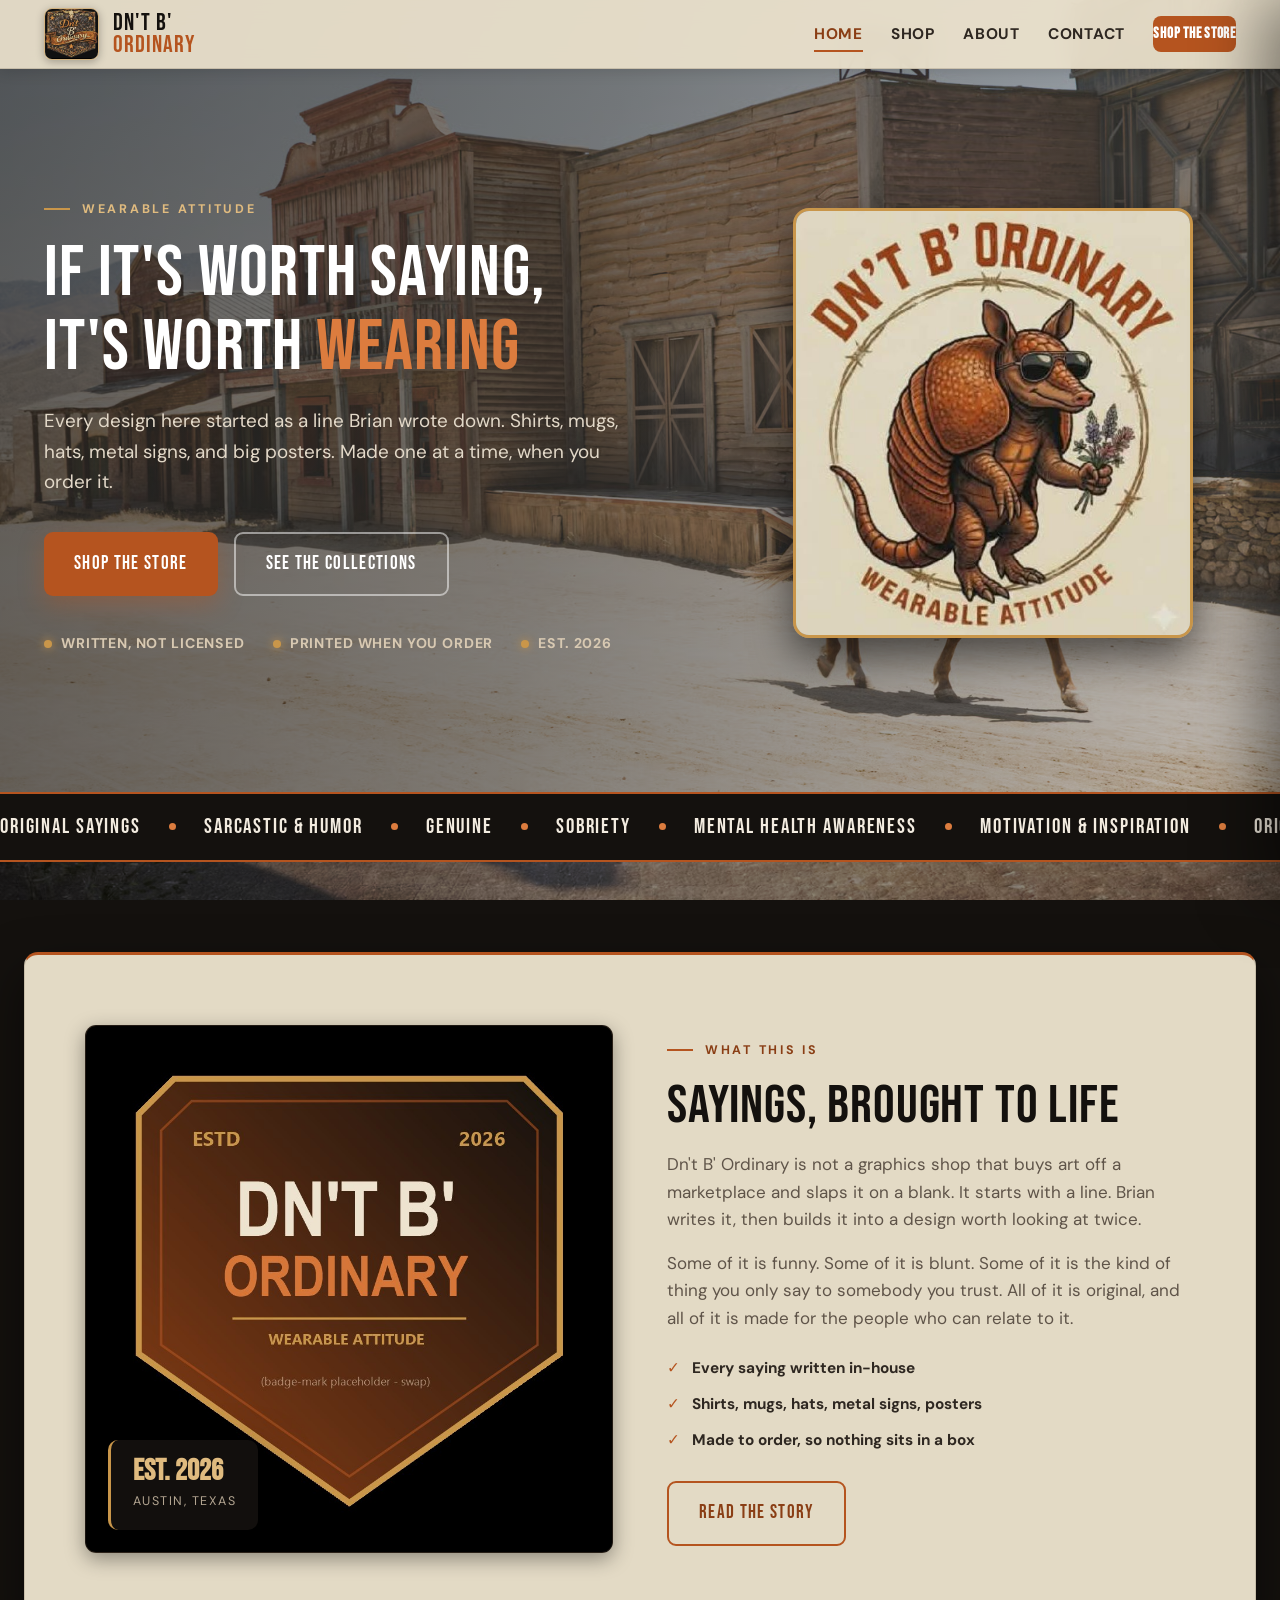
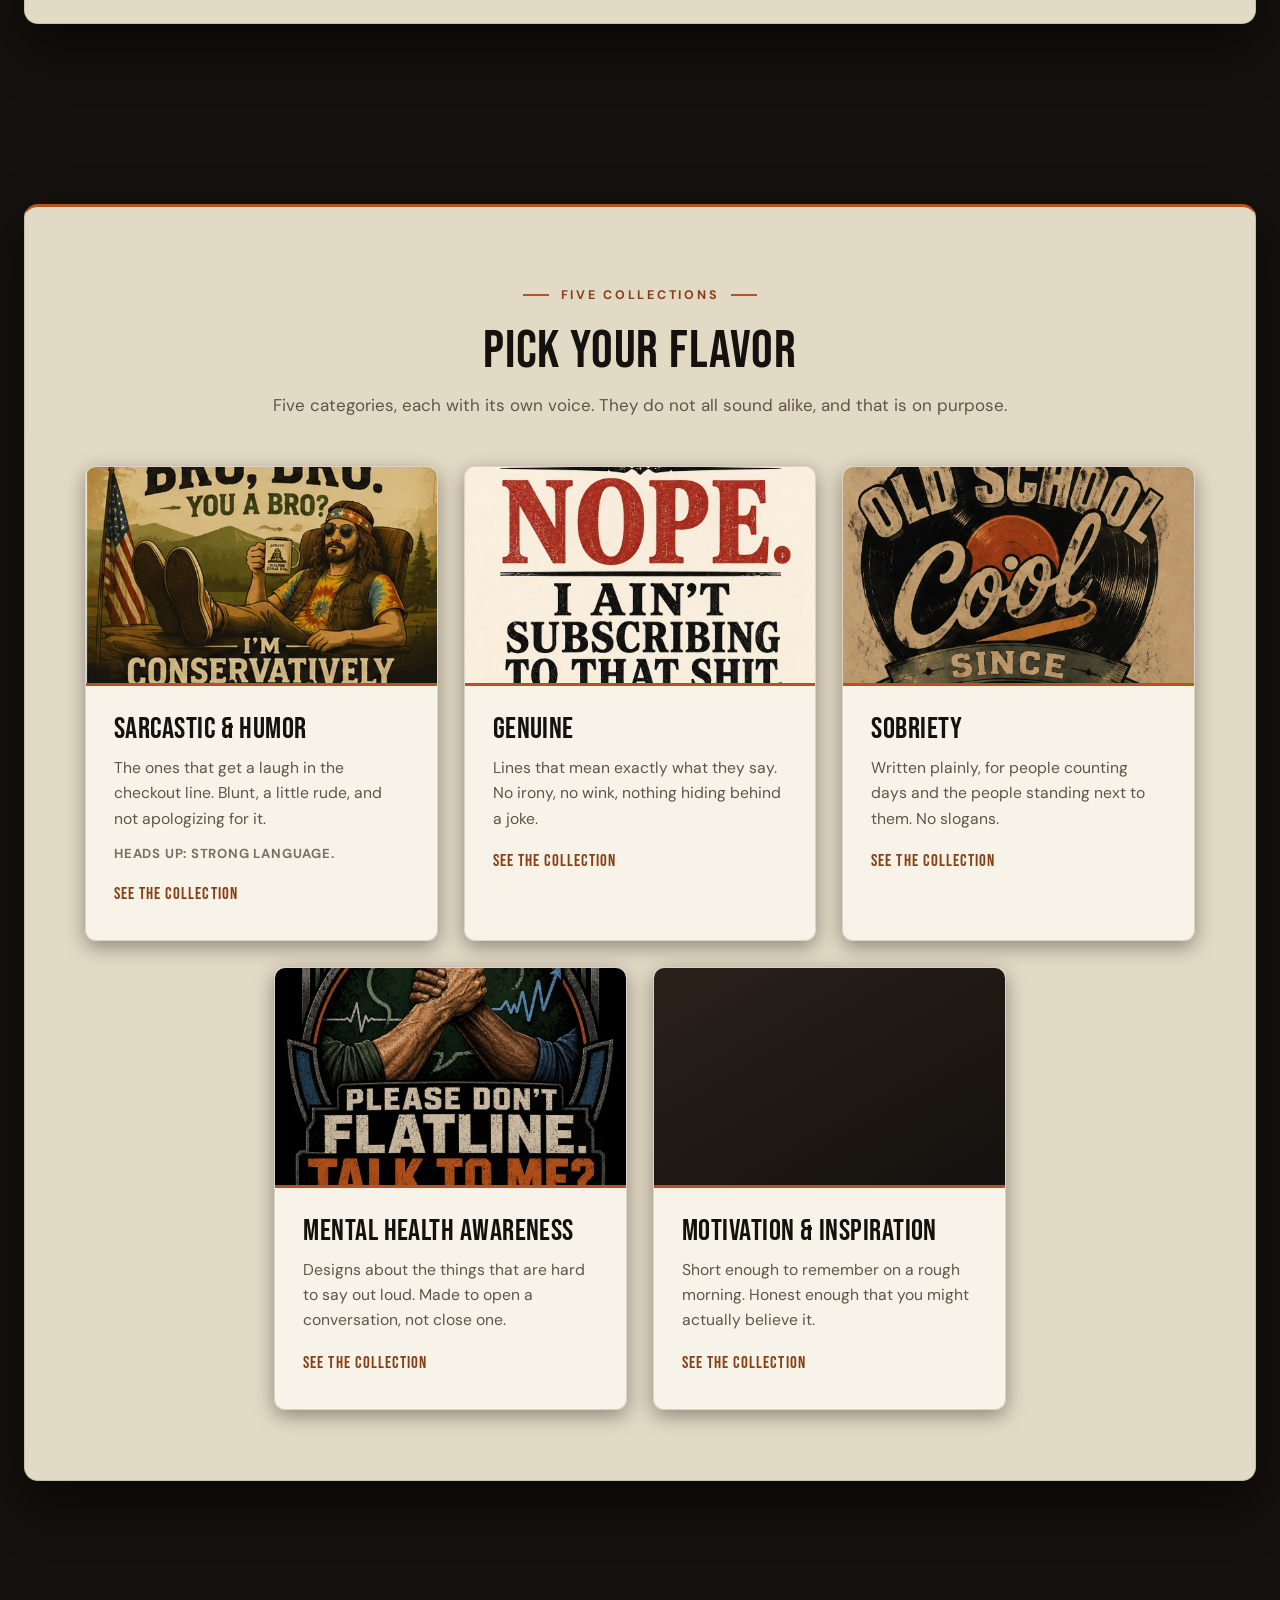
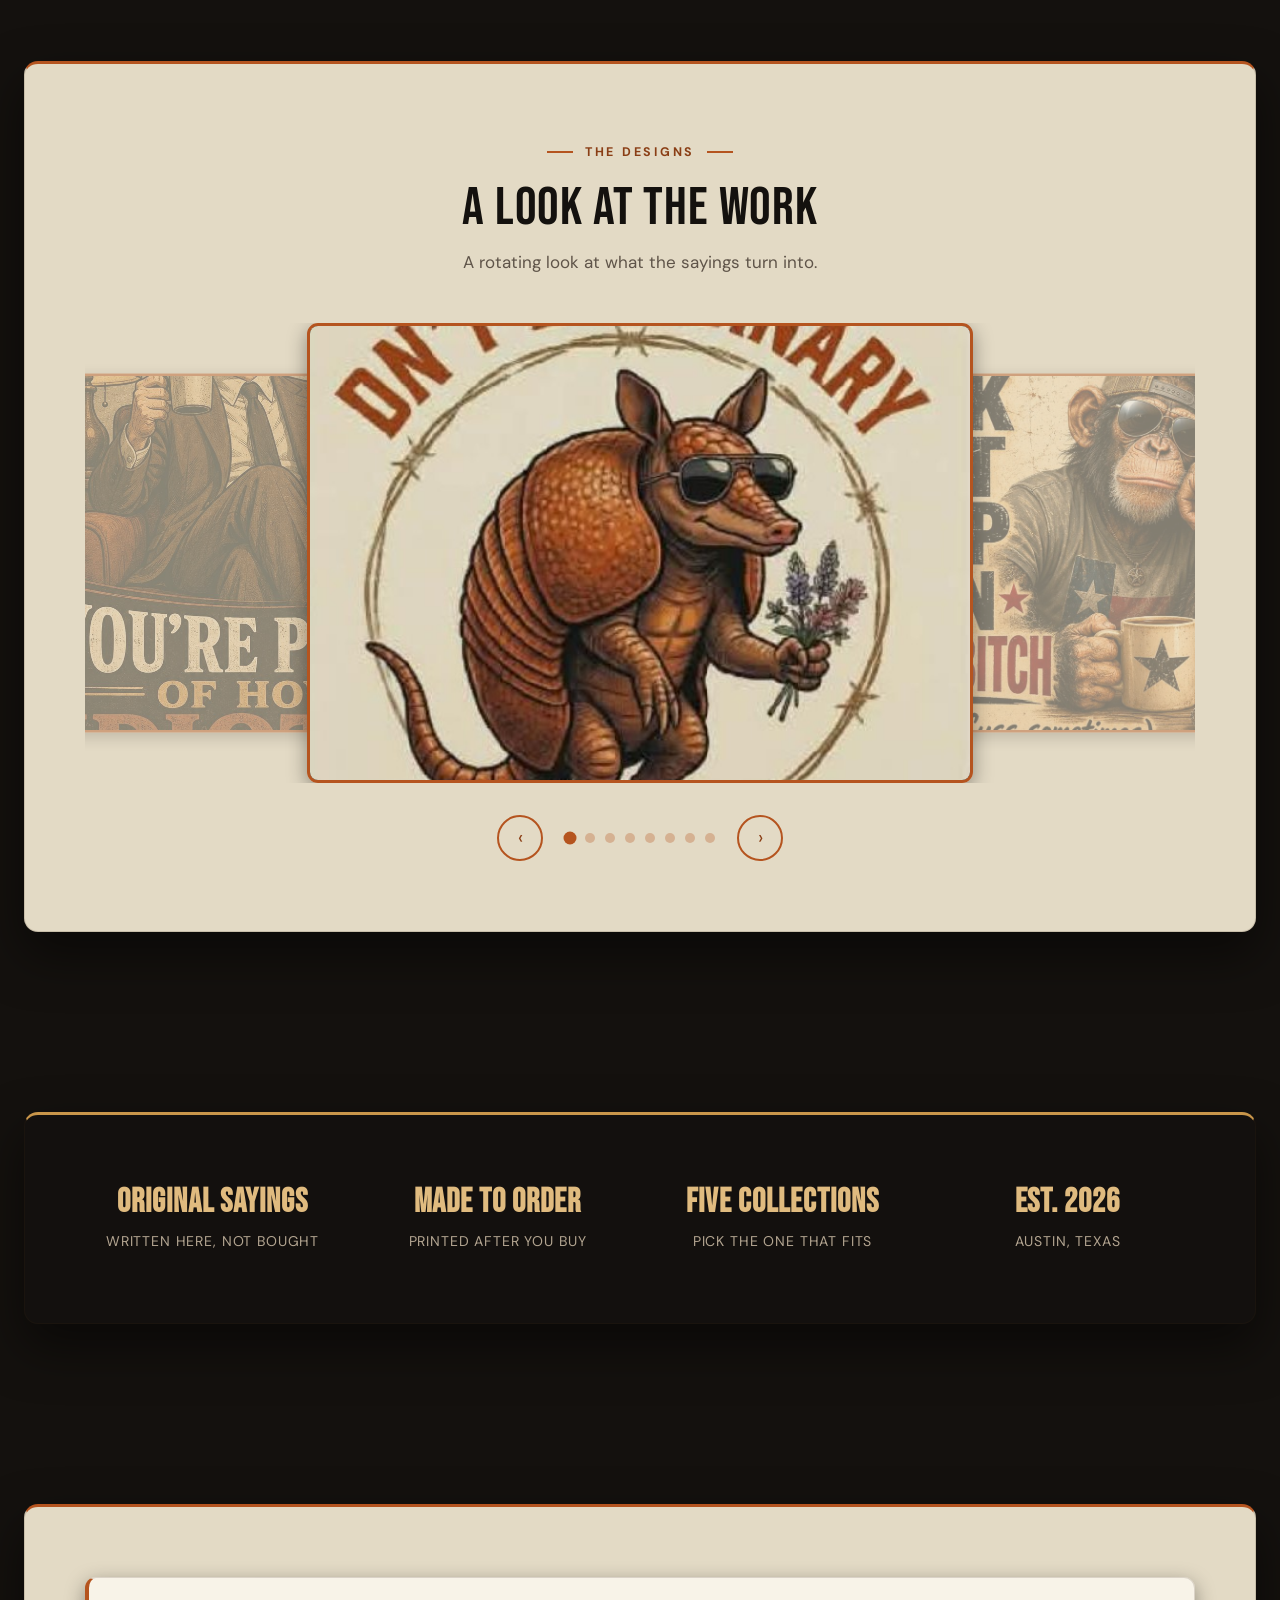
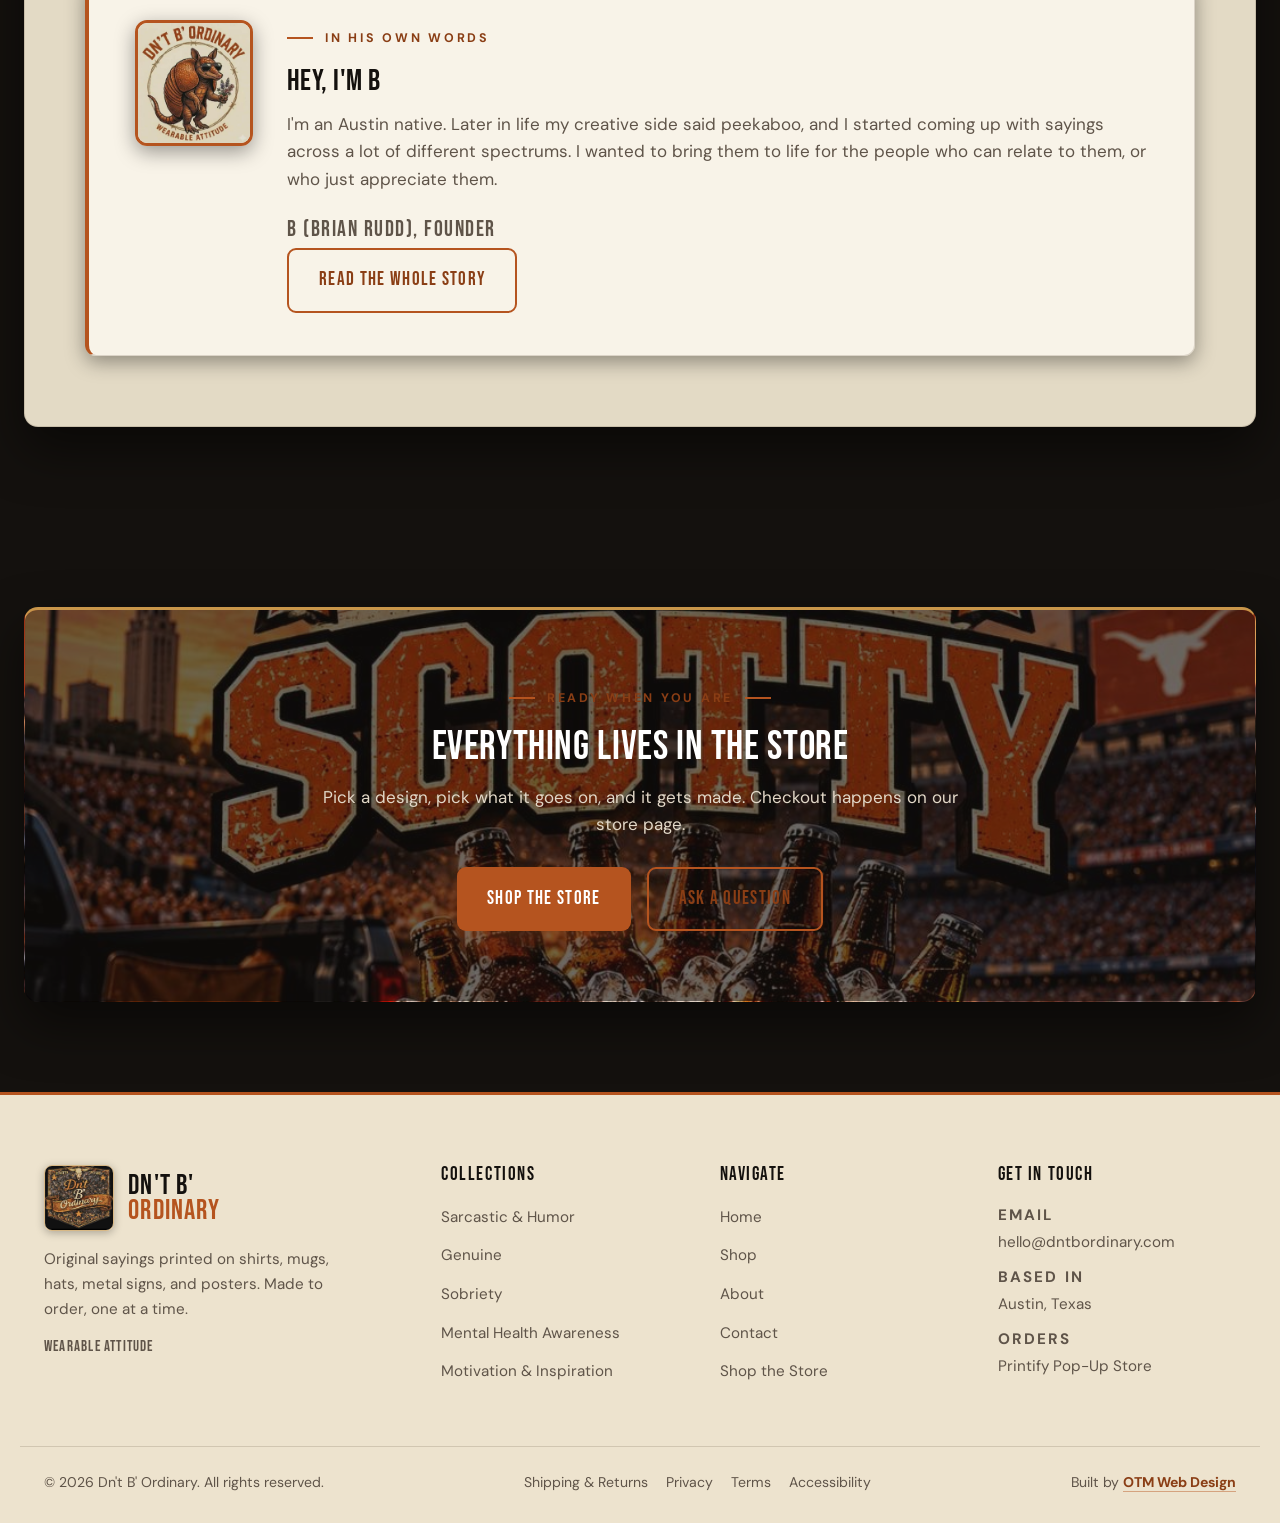
==== commit 6c6c8185: "Revert the banner hero, back to the full-bleed cover hero Reverts ad0602d. index.html and styles.css" ====
--- a/index.html
+++ b/index.html
@@ -89,13 +89,8 @@
 
   <!-- ============ HERO ============ -->
   <header class="hero">
-    <!-- The sign is a real <img>, never a CSS background, so the whole image is
-         visible at every screen width. Swapping the file changes nothing here. -->
-    <div class="hero-banner">
-      <img src="assets/hero-home.jpg" alt="Dn't B' Ordinary Apparel Co. shop sign" width="1770" height="886" fetchpriority="high" decoding="async">
-    </div>
-    <div class="hero-body">
-      <div class="inner">
+    <div class="inner">
+      <div class="hero-grid">
         <div class="hero-content">
           <span class="eyebrow">Wearable Attitude</span>
           <h1>If it's worth saying, it's worth <span>wearing</span></h1>
@@ -109,6 +104,9 @@
             <span>Printed when you order</span>
             <span>Est. 2026</span>
           </div>
+        </div>
+        <div class="hero-badge">
+          <img src="assets/badge-mark.png" alt="Dn't B' Ordinary badge, established 2026" width="542" height="583" fetchpriority="high">
         </div>
       </div>
     </div>
--- a/styles.css
+++ b/styles.css
@@ -201,20 +201,11 @@
 /* ============================================================
    HERO
    ============================================================ */
-/* Banner hero. The sign is a real image element rather than a CSS background,
-   because `background-size: cover` can only fill a box by cropping whatever does
-   not fit, and a wide sign in a tall phone viewport loses most of its width.
-   As an <img> at width:100% / height:auto the browser sizes the box from the
-   file's own aspect ratio, so the entire image shows at every screen width and
-   keeps doing so if the file is ever swapped for a differently shaped one.
-   max-height plus object-fit: contain caps how tall it gets on a wide desktop
-   without ever cropping: the image letterboxes onto the dark anchor instead. */
-.hero { position: relative; background: var(--anchor); overflow: hidden; }
-.hero-banner { padding-top: 72px; background: var(--anchor); }
-.hero-banner img { display: block; width: 100%; height: auto; max-height: 62vh; object-fit: contain; background: var(--anchor); }
-.hero-body { background: var(--anchor); padding: 54px 0 64px; }
+.hero { position: relative; min-height: 88vh; display: flex; align-items: center; padding: 150px 0 96px; background-color: var(--anchor); background-image: url('assets/hero-home.jpg'); background-size: cover; background-position: center; overflow: hidden; }
+.hero::before { content: ""; position: absolute; inset: 0; background: linear-gradient(100deg, rgba(20, 17, 14, 0.68) 0%, rgba(20, 17, 14, 0.54) 45%, rgba(20, 17, 14, 0.26) 100%); }
 .hero .inner { position: relative; }
-.hero-content { max-width: 760px; }
+.hero-grid { display: grid; grid-template-columns: 1.15fr 0.85fr; gap: 48px; align-items: center; }
+.hero-content { max-width: 700px; }
 .hero h1 { color: #fff; margin-bottom: 22px; }
 .hero h1 span { color: var(--rust-bright); }
 .hero p { color: #e2d8c8; font-size: 1.18rem; max-width: 580px; margin-bottom: 34px; }
@@ -479,7 +470,9 @@
    ============================================================ */
 @media (max-width: 1100px) {
   .container { padding: 50px 36px; }
-  .hero-badge img { max-width: 320px; }
+  .hero-grid { grid-template-columns: 1fr; gap: 40px; }
+  .hero-badge { order: -1; }
+  .hero-badge img { max-width: 300px; }
   .hero-content { max-width: none; }
   /* 5 collection tiles: 2 + 2 + 1 centered */
   .cat-grid { grid-template-columns: repeat(4, 1fr); }
@@ -495,8 +488,7 @@
   .nav-links { display: none; }
   .nav-cta { display: none; }
   .hamburger { display: block; }
-  .hero-banner img { max-height: 56vh; }
-  .hero-body { padding: 46px 0 54px; }
+  .hero { min-height: 78vh; }
   .intro-grid { grid-template-columns: 1fr; gap: 36px; }
   .intro-grid.reverse .intro-media { order: 0; }
   .intro-media, .intro-media img { min-height: 320px; }
@@ -511,9 +503,6 @@
 @media (max-width: 560px) {
   body { font-size: 16px; }
   .container { width: calc(100% - 32px); padding: 36px 22px; }
-  .hero-banner { padding-top: 60px; }
-  .hero-banner img { max-height: none; }
-  .hero-body { padding: 38px 0 46px; }
   .brand { gap: 10px; }
   .brand img { height: 42px; }
   .brand-word { font-size: 1.15rem; }
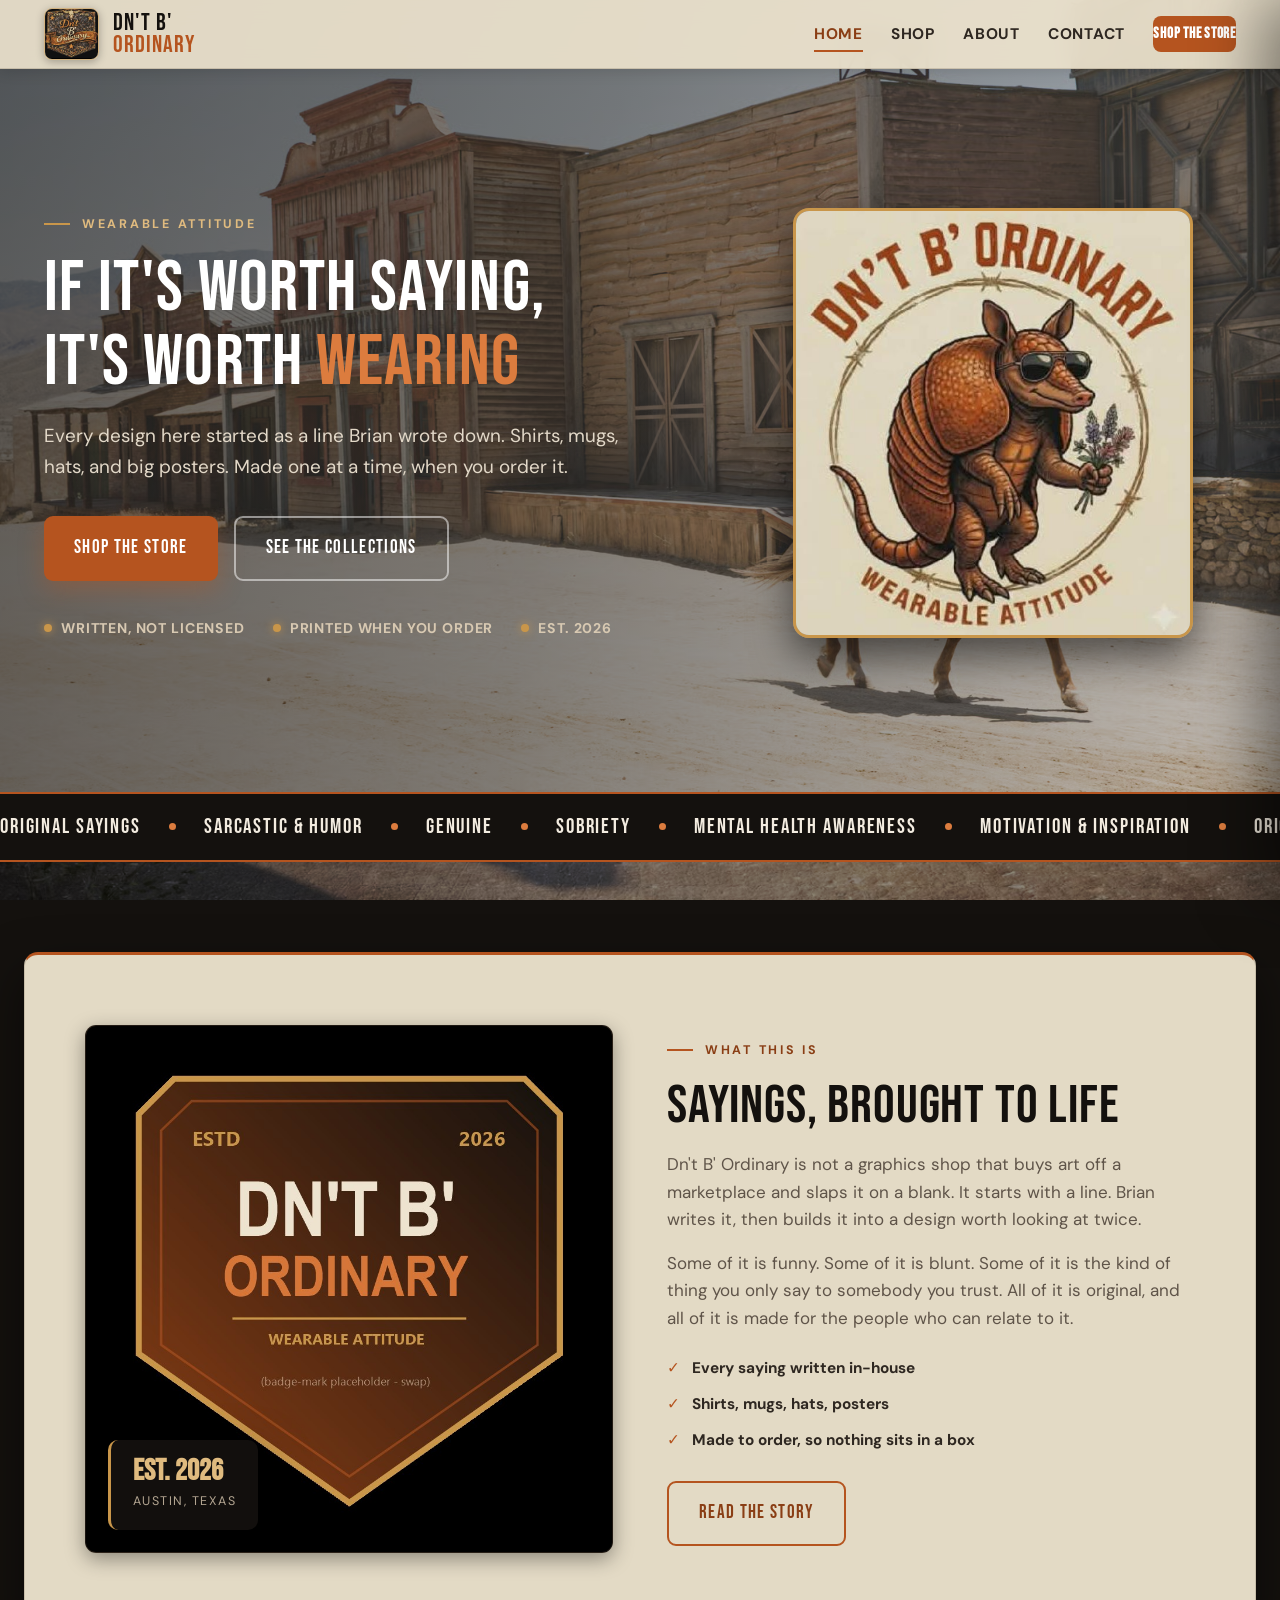
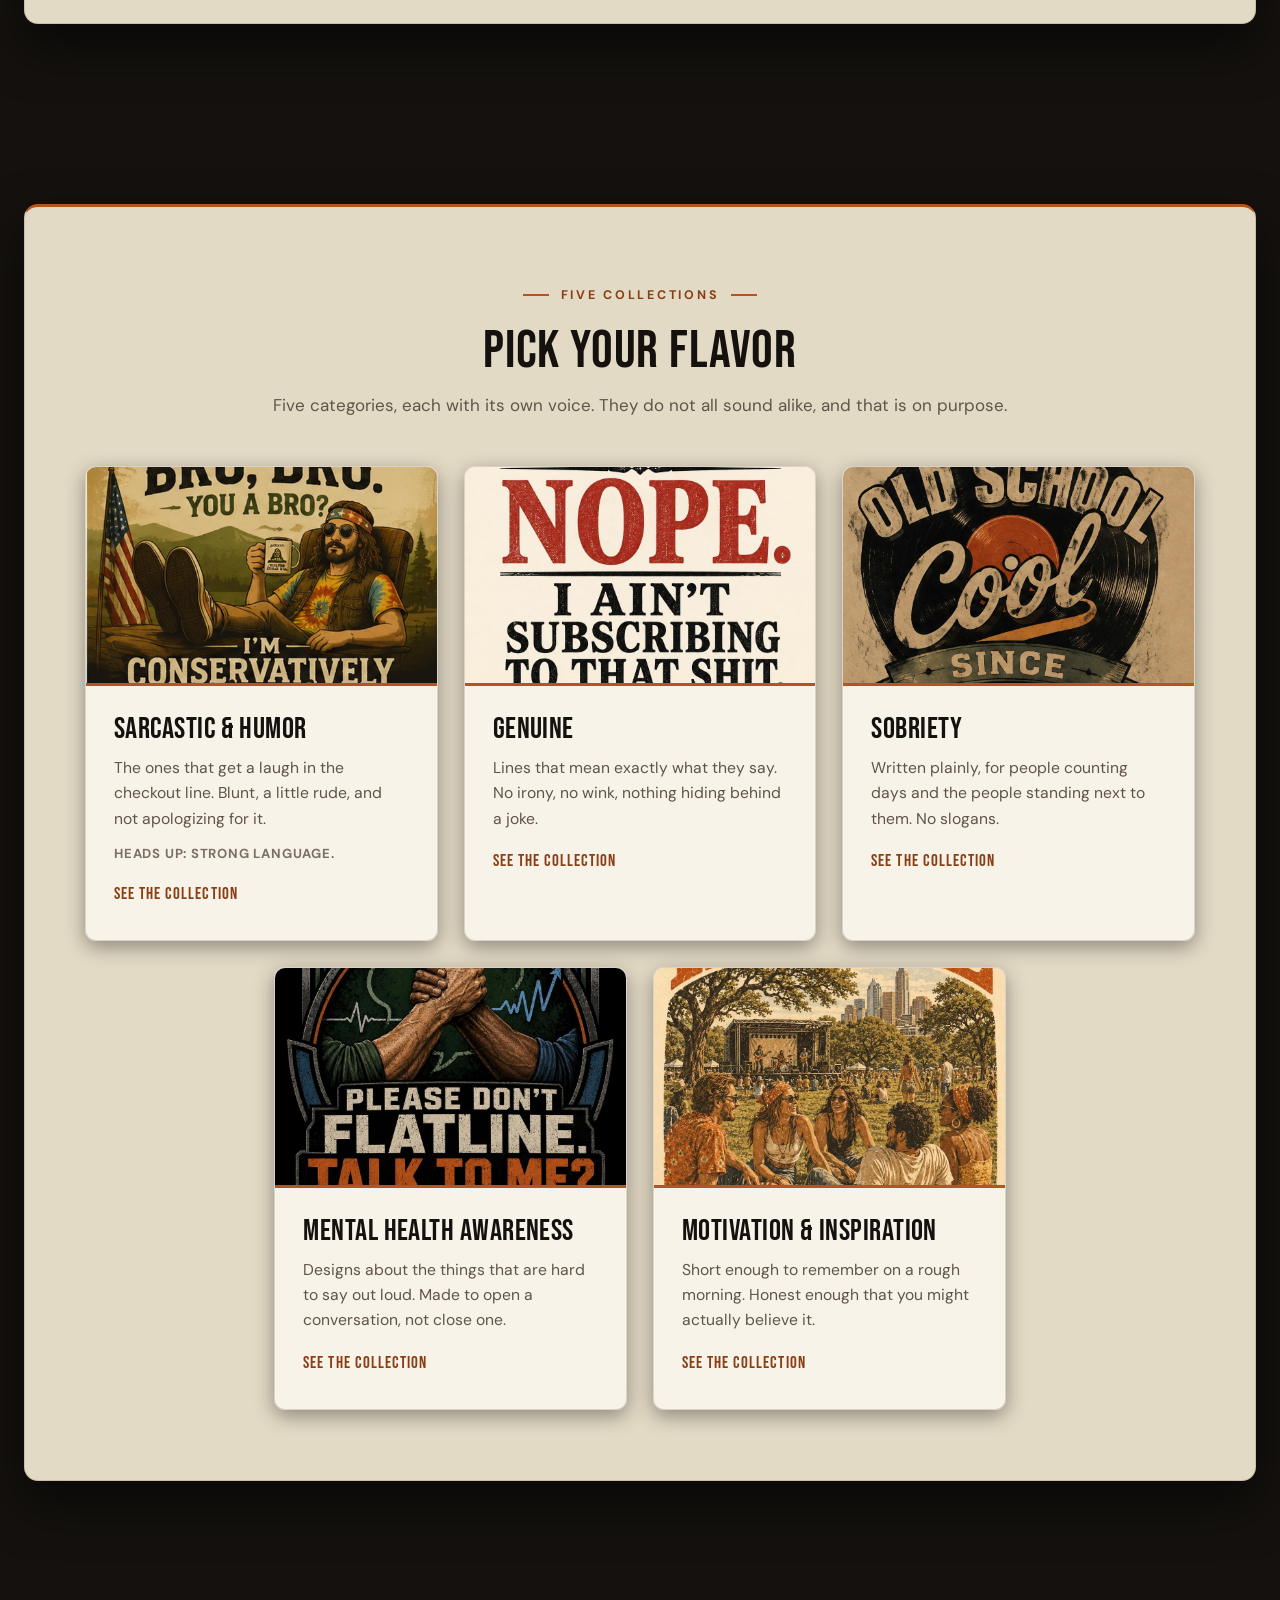
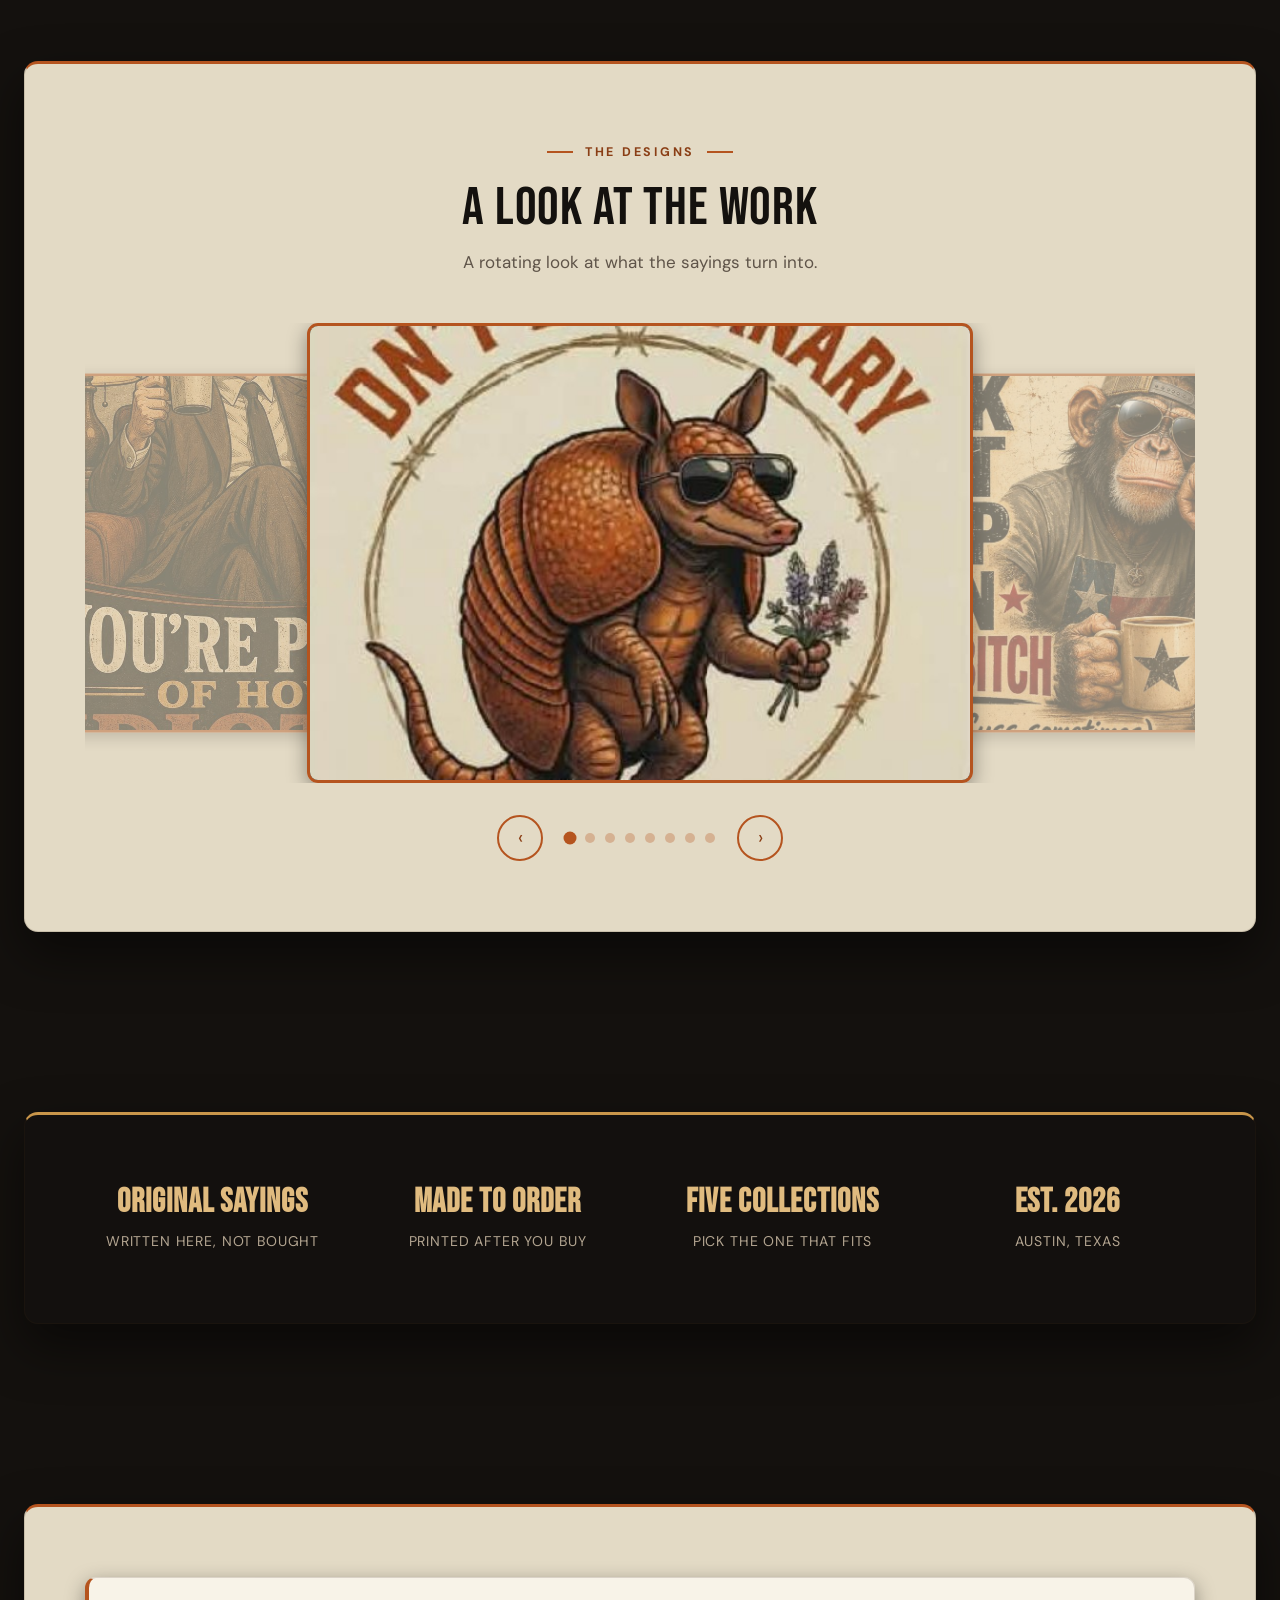
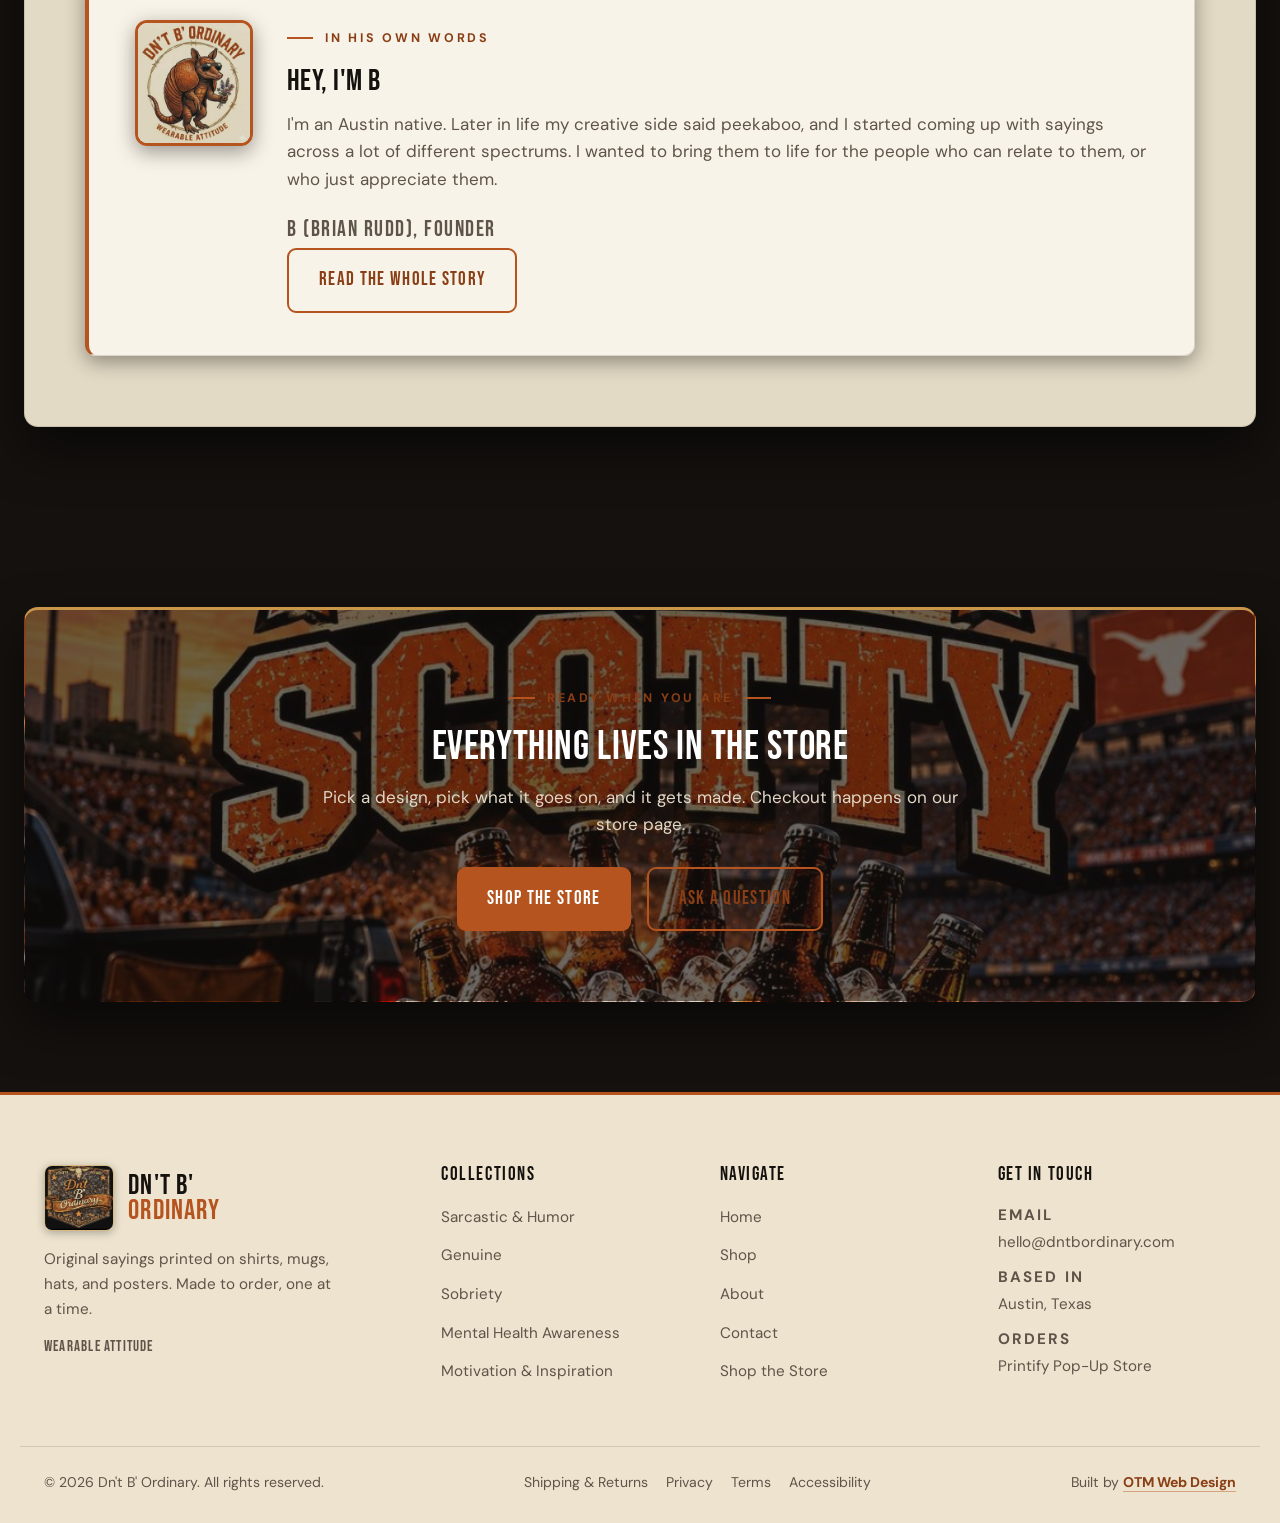
==== commit 7131725a: "made small changes" ====
--- a/index.html
+++ b/index.html
@@ -4,22 +4,22 @@
 <meta charset="UTF-8">
 <meta name="viewport" content="width=device-width, initial-scale=1.0">
 
-<title>Dn't B' Ordinary | Original Saying Apparel &amp; Signs</title>
-<meta name="description" content="Original sayings on shirts, mugs, hats, metal signs, and posters. Five collections from Dn't B' Ordinary, written in Austin, Texas. Made to order.">
+<title>Dn't B' Ordinary | Original Saying Apparel &amp; Posters</title>
+<meta name="description" content="Original sayings on shirts, mugs, hats, and posters. Five collections from Dn't B' Ordinary, written in Austin, Texas. Made to order.">
 <link rel="canonical" href="https://CLIENTDOMAIN.com/">
 
 <meta property="og:type" content="website">
 <meta property="og:site_name" content="Dn't B' Ordinary">
-<meta property="og:title" content="Dn't B' Ordinary | Original Saying Apparel &amp; Signs">
-<meta property="og:description" content="Original sayings on shirts, mugs, hats, metal signs, and posters. Five collections from Dn't B' Ordinary, written in Austin, Texas. Made to order.">
+<meta property="og:title" content="Dn't B' Ordinary | Original Saying Apparel &amp; Posters">
+<meta property="og:description" content="Original sayings on shirts, mugs, hats, and posters. Five collections from Dn't B' Ordinary, written in Austin, Texas. Made to order.">
 <meta property="og:url" content="https://CLIENTDOMAIN.com/">
 <meta property="og:image" content="https://CLIENTDOMAIN.com/assets/og-image.jpg">
 <meta property="og:image:width" content="1200">
 <meta property="og:image:height" content="630">
 <meta property="og:image:alt" content="Dn't B' Ordinary">
 <meta name="twitter:card" content="summary_large_image">
-<meta name="twitter:title" content="Dn't B' Ordinary | Original Saying Apparel &amp; Signs">
-<meta name="twitter:description" content="Original sayings on shirts, mugs, hats, metal signs, and posters. Five collections, written in Austin, Texas. Made to order.">
+<meta name="twitter:title" content="Dn't B' Ordinary | Original Saying Apparel &amp; Posters">
+<meta name="twitter:description" content="Original sayings on shirts, mugs, hats, and posters. Five collections, written in Austin, Texas. Made to order.">
 <meta name="twitter:image" content="https://CLIENTDOMAIN.com/assets/og-image.jpg">
 
 <link rel="icon" type="image/png" href="assets/favicon.png">
@@ -44,7 +44,7 @@
   "slogan": "Wearable Attitude",
   "foundingDate": "2026",
   "email": "hello@dntbordinary.com",
-  "description": "Dn't B' Ordinary sells original sayings written by founder Brian Rudd, an Austin, Texas native, printed on t-shirts, mugs, hats, metal signs, and large-format posters. Every item is made to order and ships nationwide. Five collections: Sarcastic and Humor, Genuine, Sobriety, Mental Health Awareness, and Motivation and Inspiration.",
+  "description": "Dn't B' Ordinary sells original sayings written by founder Brian Rudd, an Austin, Texas native, printed on t-shirts, mugs, hats, and large-format posters. Every item is made to order and ships nationwide. Five collections: Sarcastic and Humor, Genuine, Sobriety, Mental Health Awareness, and Motivation and Inspiration.",
   "founder": {
     "@type": "Person",
     "name": "Brian Rudd",
@@ -94,7 +94,7 @@
         <div class="hero-content">
           <span class="eyebrow">Wearable Attitude</span>
           <h1>If it's worth saying, it's worth <span>wearing</span></h1>
-          <p>Every design here started as a line Brian wrote down. Shirts, mugs, hats, metal signs, and big posters. Made one at a time, when you order it.</p>
+          <p>Every design here started as a line Brian wrote down. Shirts, mugs, hats, and big posters. Made one at a time, when you order it.</p>
           <div class="hero-actions">
             <a class="btn btn-primary" href="https://STORE-SLUG.printify.me" data-store-link>Shop the Store</a>
             <a class="btn btn-ghost" href="shop.html">See the Collections</a>
@@ -148,7 +148,7 @@
           <p>Some of it is funny. Some of it is blunt. Some of it is the kind of thing you only say to somebody you trust. All of it is original, and all of it is made for the people who can relate to it.</p>
           <ul class="check-list">
             <li>Every saying written in-house</li>
-            <li>Shirts, mugs, hats, metal signs, posters</li>
+            <li>Shirts, mugs, hats, posters</li>
             <li>Made to order, so nothing sits in a box</li>
           </ul>
           <a class="btn btn-outline" href="about.html">Read the story</a>
@@ -307,7 +307,7 @@
         <img src="assets/logo.png" alt="" width="663" height="621" loading="lazy" decoding="async">
         <span class="brand-word">Dn't B'<span>Ordinary</span></span>
       </a>
-      <p>Original sayings printed on shirts, mugs, hats, metal signs, and posters. Made to order, one at a time.</p>
+      <p>Original sayings printed on shirts, mugs, hats, and posters. Made to order, one at a time.</p>
       <p class="footer-tag">Wearable Attitude</p>
     </div>
 
@@ -366,4 +366,4 @@
 
 <script src="script.js"></script>
 </body>
-</html>
+</html>
--- a/styles.css
+++ b/styles.css
@@ -1,6 +1,6 @@
 /* ============================================================
    DN'T B' ORDINARY - Wearable Attitude
-   Original sayings printed on shirts, mugs, hats, and signs.
+   Original sayings printed on shirts, mugs, hats, and posters.
    Built by OTM Web Design
    Dark locked body background, aged-bone light frames floating
    over it, burnt rust brand pulled from the badge logo.
@@ -255,10 +255,10 @@
 .intro-media { position: relative; min-height: 420px; border-radius: var(--radius-card); background: var(--media-fallback); box-shadow: var(--shadow-soft); overflow: hidden; border: 1px solid var(--line); }
 .intro-media img { width: 100%; height: 100%; min-height: 420px; object-fit: cover; }
 .intro-badge { position: absolute; bottom: 22px; left: 22px; background: var(--frame-deep); color: #fff; padding: 16px 22px; border-radius: 10px; border-left: 3px solid var(--gold); box-shadow: var(--shadow-lift); z-index: 2; }
-/* Round portrait variant: the supplied headshot is a circular badge on a white
-   ground, so it is masked to the circle instead of cropped in a rectangle. */
-.intro-media--round { min-height: 0; background: none; border: none; box-shadow: none; overflow: visible; display: flex; align-items: center; justify-content: center; }
-.intro-media--round img { width: 100%; max-width: 440px; height: auto; min-height: 0; aspect-ratio: 1 / 1; object-fit: cover; border-radius: 50%; border: 5px solid var(--rust); box-shadow: var(--shadow-lift); }
+/* Portrait variant: the supplied headshot is a 5:6 portrait, so it is framed as an
+   upright card at its native ratio. No cropping, no circular mask. */
+.intro-media--portrait { min-height: 0; background: none; border: none; box-shadow: none; overflow: visible; display: flex; align-items: center; justify-content: center; }
+.intro-media--portrait img { width: 100%; max-width: 440px; height: auto; min-height: 0; aspect-ratio: 5 / 6; object-fit: cover; border-radius: var(--radius-card); border: 4px solid var(--rust); box-shadow: var(--shadow-lift); }
 .intro-badge strong { display: block; font-family: var(--font-display); font-size: 1.9rem; color: var(--gold-soft); line-height: 1; }
 .intro-badge span { font-size: 0.78rem; letter-spacing: 0.12em; text-transform: uppercase; color: var(--frame-deep-soft); }
 .intro-copy h2 { margin-bottom: 18px; }
@@ -492,6 +492,7 @@
   .intro-grid { grid-template-columns: 1fr; gap: 36px; }
   .intro-grid.reverse .intro-media { order: 0; }
   .intro-media, .intro-media img { min-height: 320px; }
+  .intro-media--portrait, .intro-media--portrait img { min-height: 0; }
   .cat-grid { grid-template-columns: 1fr; }
   .cat-grid > *, .cat-grid > *:nth-child(4), .cat-grid > *:nth-child(5) { grid-column: auto; }
   .values-grid { grid-template-columns: 1fr; }
@@ -527,6 +528,7 @@
   .contact-info { padding: 30px 24px; }
   .faq-q { padding: 18px 20px; font-size: 1.02rem; }
   .faq-answer p { padding: 0 20px 20px; }
+  .intro-media--portrait img { max-width: 320px; }
 }
 
 @media (prefers-reduced-motion: reduce) {
@@ -537,4 +539,4 @@
 }
 
 /* ---------- Anchor offset for the collection cards linked from the footer ---------- */
-.cat-card[id] { scroll-margin-top: 110px; }
+.cat-card[id] { scroll-margin-top: 110px; }
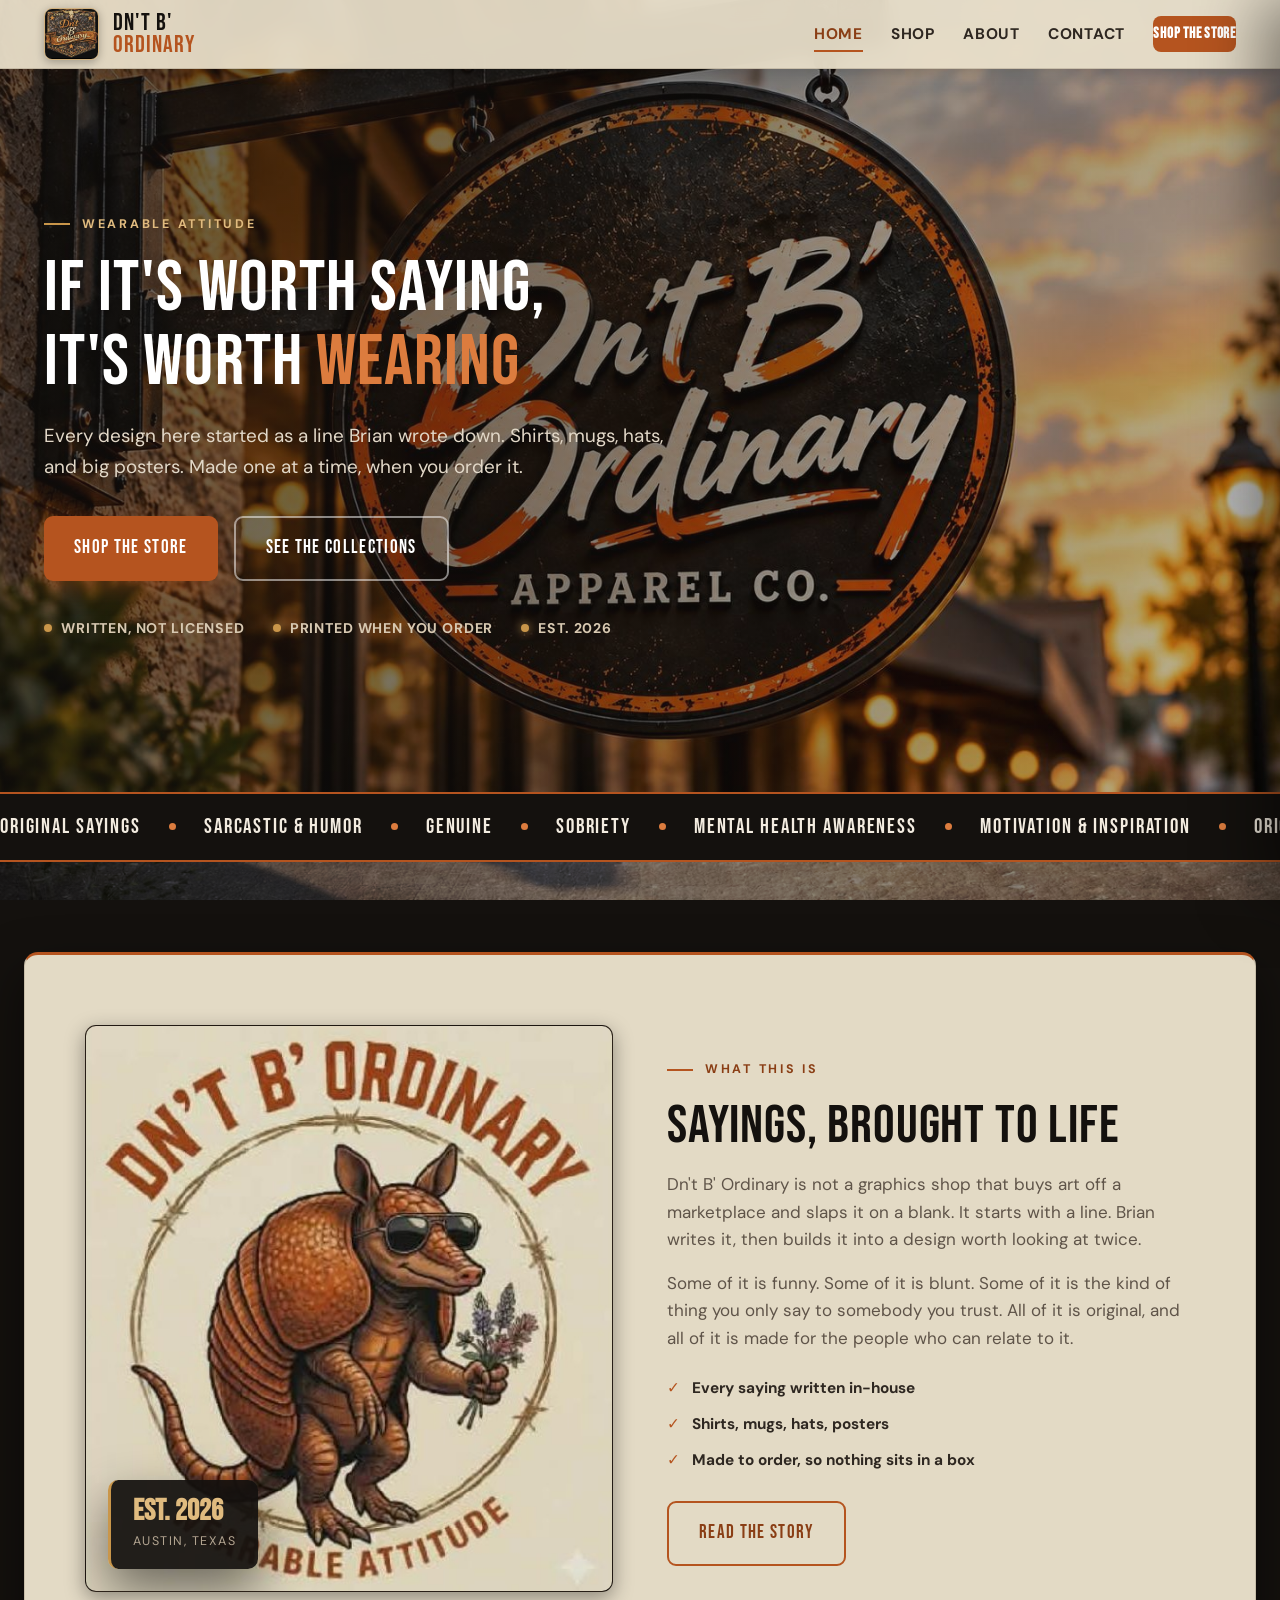
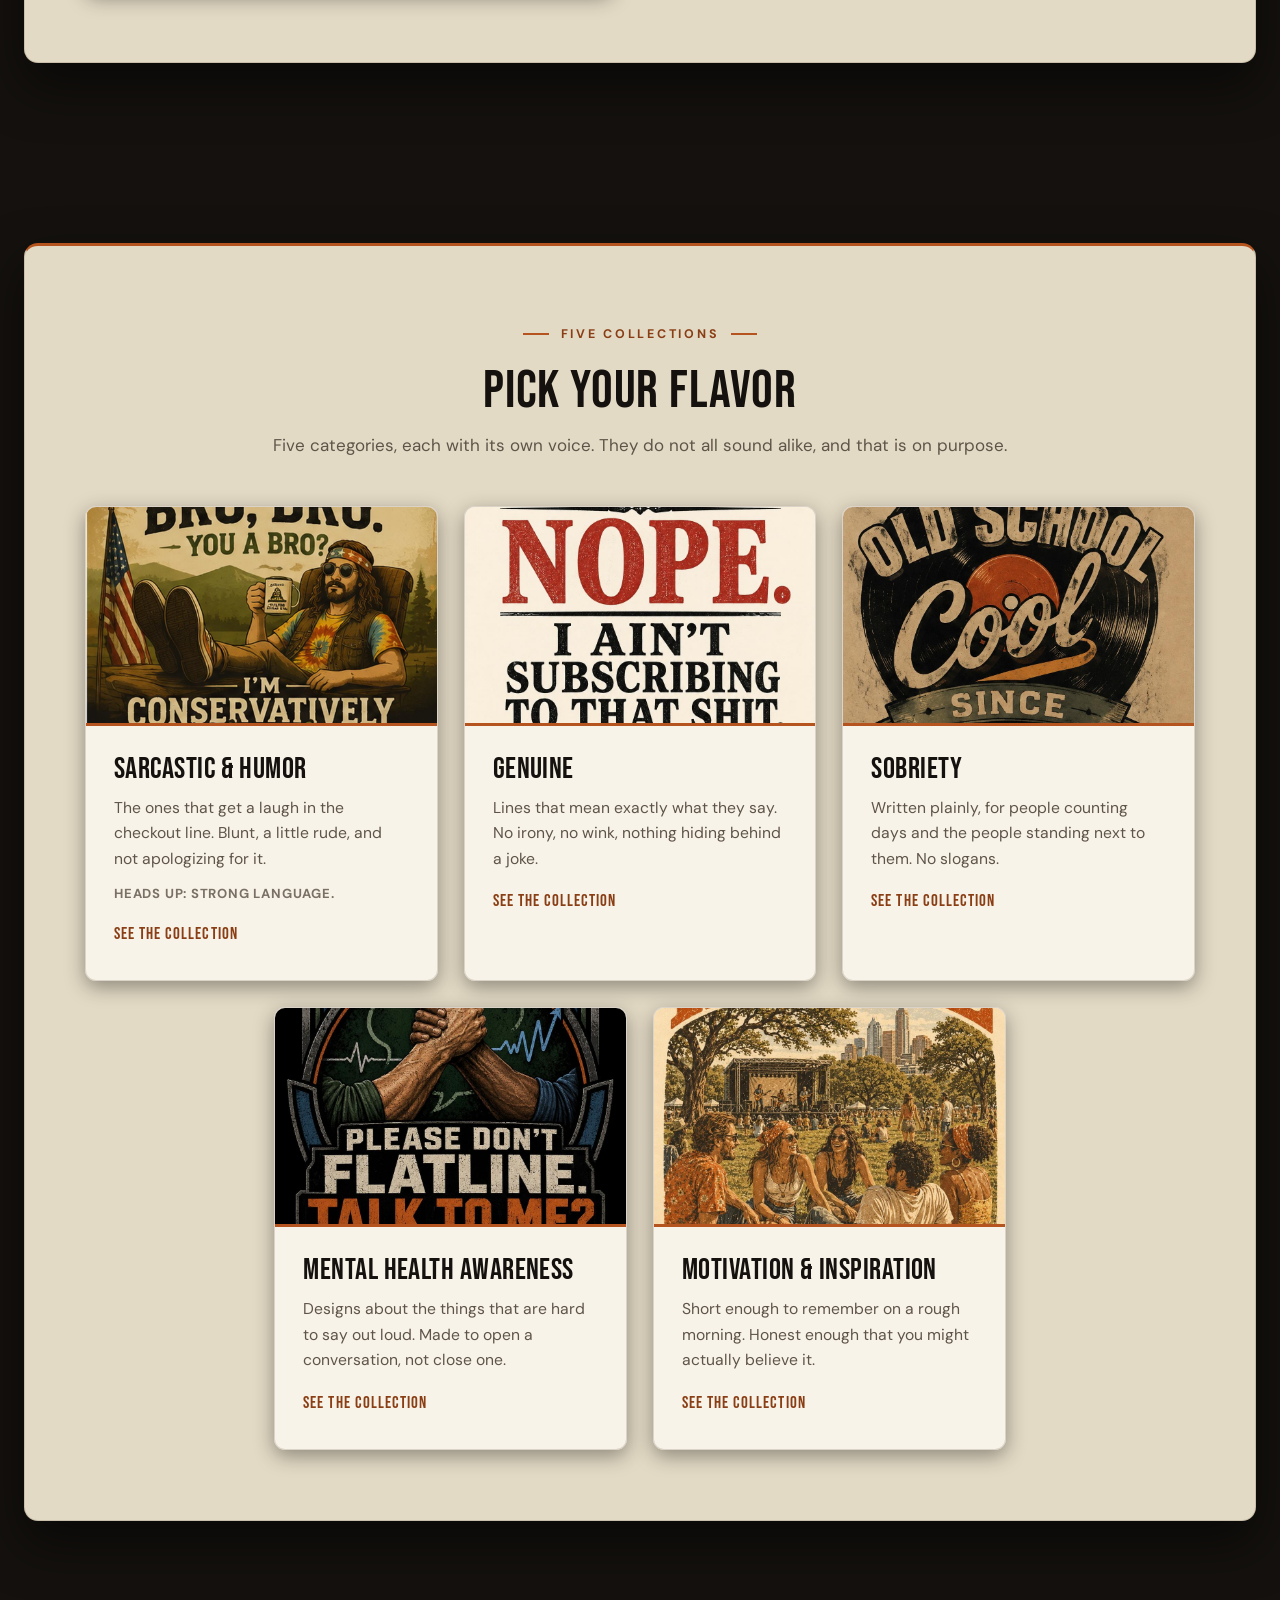
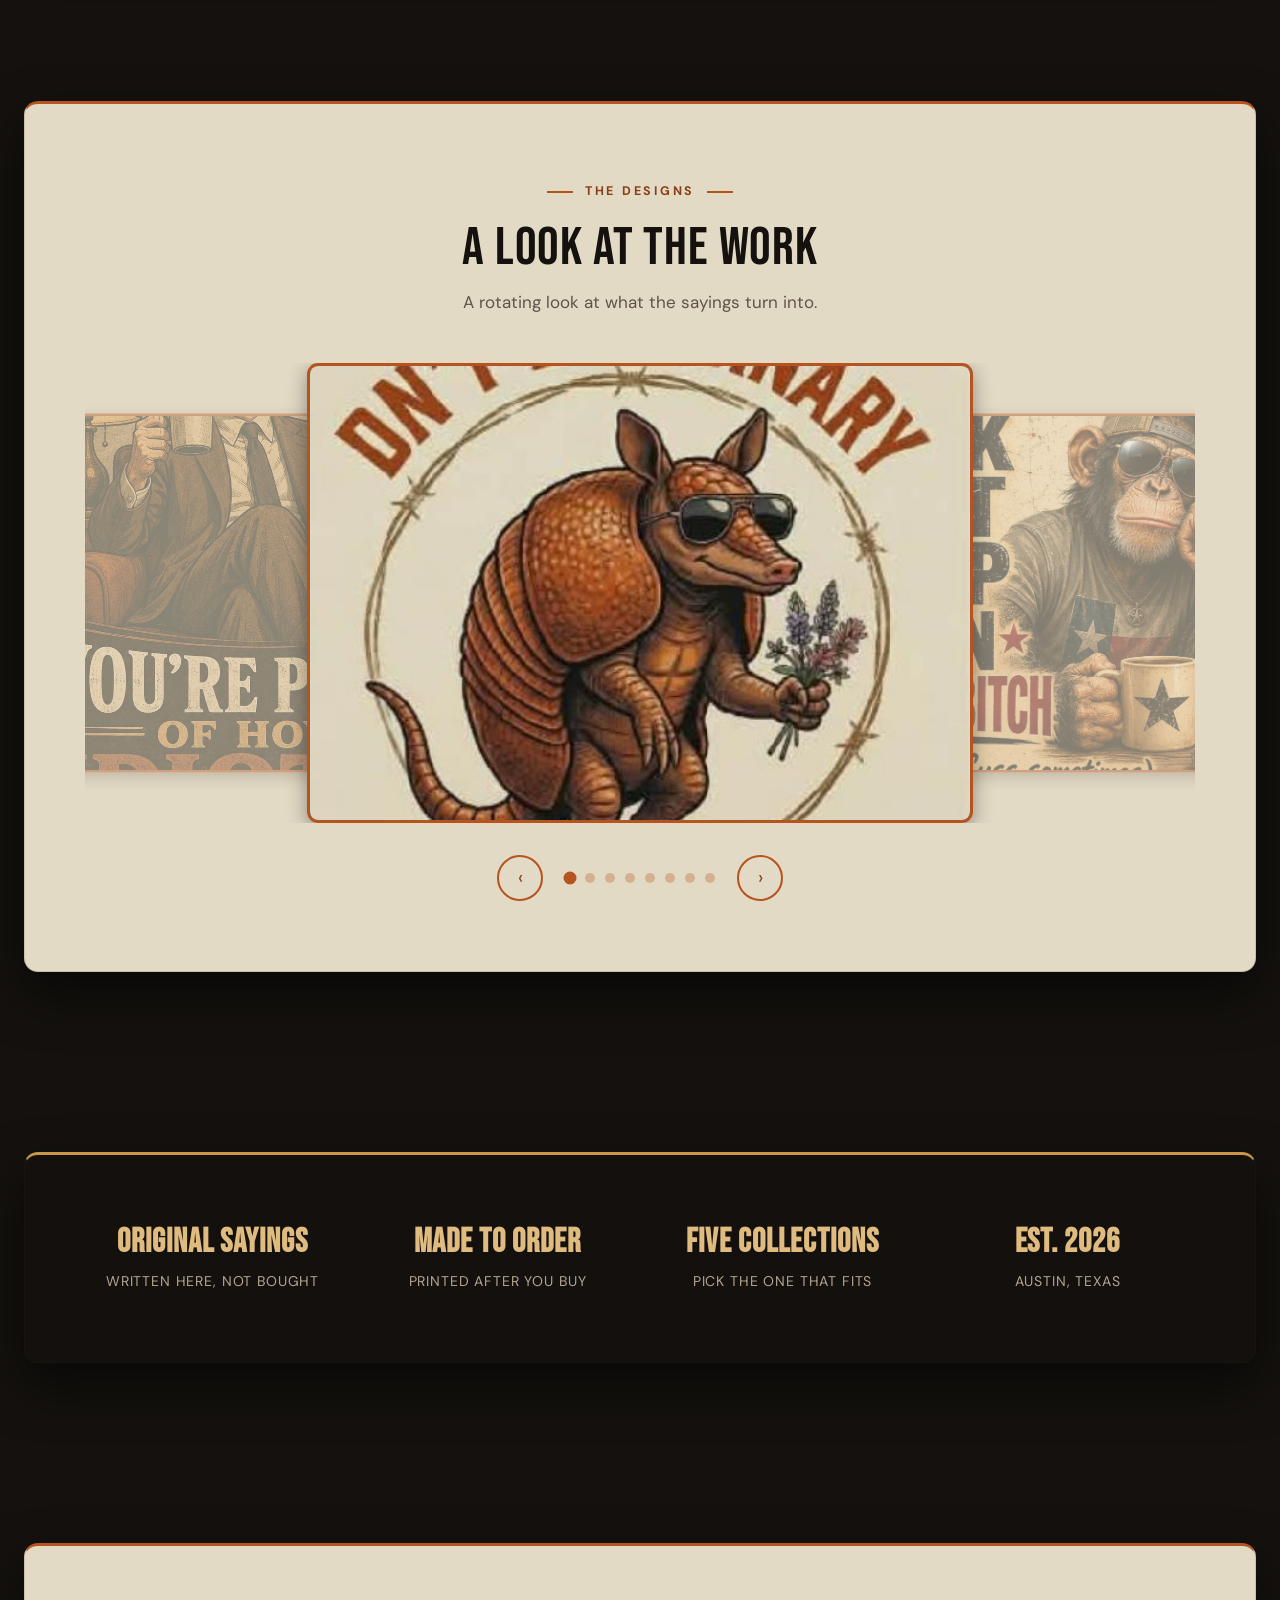
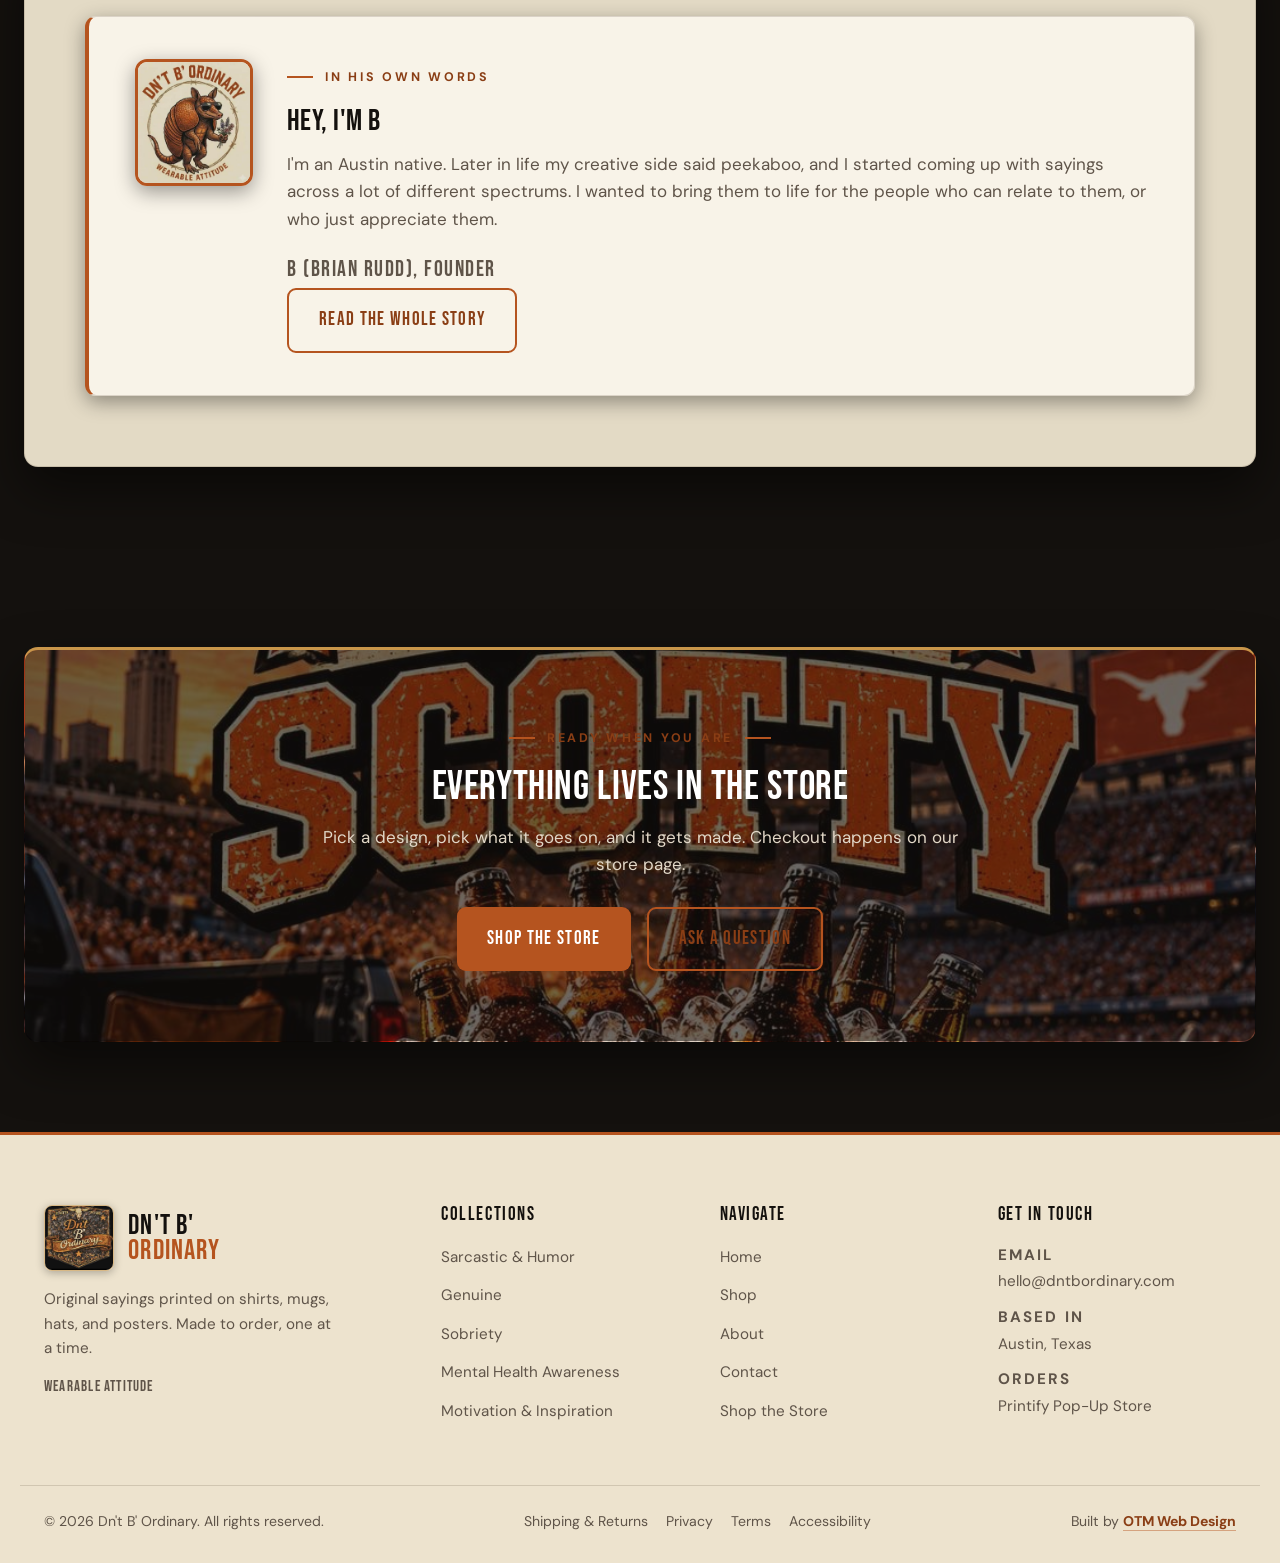
==== commit a790dfa1: "updated hero section" ====
--- a/index.html
+++ b/index.html
@@ -90,23 +90,18 @@
   <!-- ============ HERO ============ -->
   <header class="hero">
     <div class="inner">
-      <div class="hero-grid">
-        <div class="hero-content">
-          <span class="eyebrow">Wearable Attitude</span>
-          <h1>If it's worth saying, it's worth <span>wearing</span></h1>
-          <p>Every design here started as a line Brian wrote down. Shirts, mugs, hats, and big posters. Made one at a time, when you order it.</p>
-          <div class="hero-actions">
-            <a class="btn btn-primary" href="https://STORE-SLUG.printify.me" data-store-link>Shop the Store</a>
-            <a class="btn btn-ghost" href="shop.html">See the Collections</a>
-          </div>
-          <div class="hero-trust">
-            <span>Written, not licensed</span>
-            <span>Printed when you order</span>
-            <span>Est. 2026</span>
-          </div>
-        </div>
-        <div class="hero-badge">
-          <img src="assets/badge-mark.png" alt="Dn't B' Ordinary badge, established 2026" width="542" height="583" fetchpriority="high">
+      <div class="hero-content">
+        <span class="eyebrow">Wearable Attitude</span>
+        <h1>If it's worth saying, it's worth <span>wearing</span></h1>
+        <p>Every design here started as a line Brian wrote down. Shirts, mugs, hats, and big posters. Made one at a time, when you order it.</p>
+        <div class="hero-actions">
+          <a class="btn btn-primary" href="https://STORE-SLUG.printify.me" data-store-link>Shop the Store</a>
+          <a class="btn btn-ghost" href="shop.html">See the Collections</a>
+        </div>
+        <div class="hero-trust">
+          <span>Written, not licensed</span>
+          <span>Printed when you order</span>
+          <span>Est. 2026</span>
         </div>
       </div>
     </div>
--- a/styles.css
+++ b/styles.css
@@ -204,18 +204,24 @@
 .hero { position: relative; min-height: 88vh; display: flex; align-items: center; padding: 150px 0 96px; background-color: var(--anchor); background-image: url('assets/hero-home.jpg'); background-size: cover; background-position: center; overflow: hidden; }
 .hero::before { content: ""; position: absolute; inset: 0; background: linear-gradient(100deg, rgba(20, 17, 14, 0.68) 0%, rgba(20, 17, 14, 0.54) 45%, rgba(20, 17, 14, 0.26) 100%); }
 .hero .inner { position: relative; }
-.hero-grid { display: grid; grid-template-columns: 1.15fr 0.85fr; gap: 48px; align-items: center; }
-.hero-content { max-width: 700px; }
+/* Single-column hero, matches the OTM standard. Copy is capped at 760px so the
+   image behind it shows through on the right half, which is where a wide hero
+   background belongs. If a future variant of this build wants a hero graphic
+   again, do it as a decorative element inside a section below the fold, not
+   welded to the hero, so the image handling stays predictable across builds. */
+.hero-content { max-width: 760px; }
 .hero h1 { color: #fff; margin-bottom: 22px; }
 .hero h1 span { color: var(--rust-bright); }
-.hero p { color: #e2d8c8; font-size: 1.18rem; max-width: 580px; margin-bottom: 34px; }
+.hero p { color: #e2d8c8; font-size: 1.18rem; max-width: 620px; margin-bottom: 34px; }
 .hero-actions { display: flex; flex-wrap: wrap; gap: 16px; }
-/* The armadillo lockup ships on a solid ground, so it is framed as a patch.
-   If a transparent version lands, drop the border-radius and border and let the
-   drop-shadow do the work on its own. */
-.hero-badge { display: flex; justify-content: center; }
-.hero-badge img { width: 100%; max-width: 400px; height: auto; border-radius: 16px; border: 3px solid var(--gold); box-shadow: 0 18px 40px rgba(0, 0, 0, 0.55); }
 .hero-trust { display: flex; flex-wrap: wrap; gap: 14px 28px; margin-top: 36px; }
+
+/* Standalone badge display used inside the About page's #the-mark section.
+   Different context from the retired hero-badge concept: the badge sits inside
+   an .intro-grid on a dark contained card, not on the hero image, so it lives
+   under its own class. */
+.badge-display { display: flex; justify-content: center; }
+.badge-display img { width: 100%; max-width: 400px; height: auto; border-radius: 16px; border: 3px solid var(--gold); box-shadow: 0 18px 40px rgba(0, 0, 0, 0.55); }
 .hero-trust span { display: inline-flex; align-items: center; gap: 9px; font-size: 0.88rem; font-weight: 700; letter-spacing: 0.06em; text-transform: uppercase; color: #d8c9b2; }
 .hero-trust span::before { content: ""; width: 8px; height: 8px; border-radius: 50%; background: var(--gold); box-shadow: 0 0 10px rgba(201, 150, 74, 0.9); }
 
@@ -461,6 +467,21 @@
 .notice { background: rgba(var(--rust-rgb), 0.09); border: 1px solid rgba(var(--rust-rgb), 0.3); border-left: 4px solid var(--rust); border-radius: 8px; padding: 20px 24px; margin: 24px 0; }
 .notice p:last-child { margin-bottom: 0; }
 
+/* ---------- CONTENT PROSE (container--prose WITHOUT the legal .prose ruleset) ----------
+   .container--prose only constrains width. All paragraph rhythm lives in .prose,
+   which the legal pages carry and content sections do not. Without these rules a
+   content section renders with margin:0 paragraphs from the reset. Scoped with
+   :not(.prose) so the legal pages are completely unaffected, and kept off .prose h2
+   so display headings keep their full size. */
+.container--prose:not(.prose) > .section-head { margin-bottom: 26px; }
+.container--prose:not(.prose) > p { color: var(--ink-soft); margin-bottom: 16px; }
+.container--prose:not(.prose) > p.lede { font-size: 1.12rem; margin-bottom: 22px; }
+.container--prose:not(.prose) > h3 { margin: 38px 0 14px; }
+.container--prose:not(.prose) > ul { display: grid; gap: 10px; margin-bottom: 16px; }
+.container--prose:not(.prose) > p:last-child { margin-bottom: 0; }
+.container--prose:not(.prose) a { color: var(--rust-deep); border-bottom: 1px solid rgba(var(--rust-rgb), 0.4); transition: color 0.2s ease, border-color 0.2s ease; }
+.container--prose:not(.prose) a:hover { color: var(--ink); border-color: var(--ink); }
+
 /* ---------- SCROLL REVEAL ---------- */
 .reveal { opacity: 0; transform: translateY(24px); transition: opacity 0.6s ease, transform 0.6s ease; }
 .reveal.is-visible { opacity: 1; transform: none; }
@@ -470,9 +491,6 @@
    ============================================================ */
 @media (max-width: 1100px) {
   .container { padding: 50px 36px; }
-  .hero-grid { grid-template-columns: 1fr; gap: 40px; }
-  .hero-badge { order: -1; }
-  .hero-badge img { max-width: 300px; }
   .hero-content { max-width: none; }
   /* 5 collection tiles: 2 + 2 + 1 centered */
   .cat-grid { grid-template-columns: repeat(4, 1fr); }
@@ -528,6 +546,7 @@
   .contact-info { padding: 30px 24px; }
   .faq-q { padding: 18px 20px; font-size: 1.02rem; }
   .faq-answer p { padding: 0 20px 20px; }
+  .container--prose:not(.prose) > h3 { margin: 30px 0 12px; }
   .intro-media--portrait img { max-width: 320px; }
 }
 
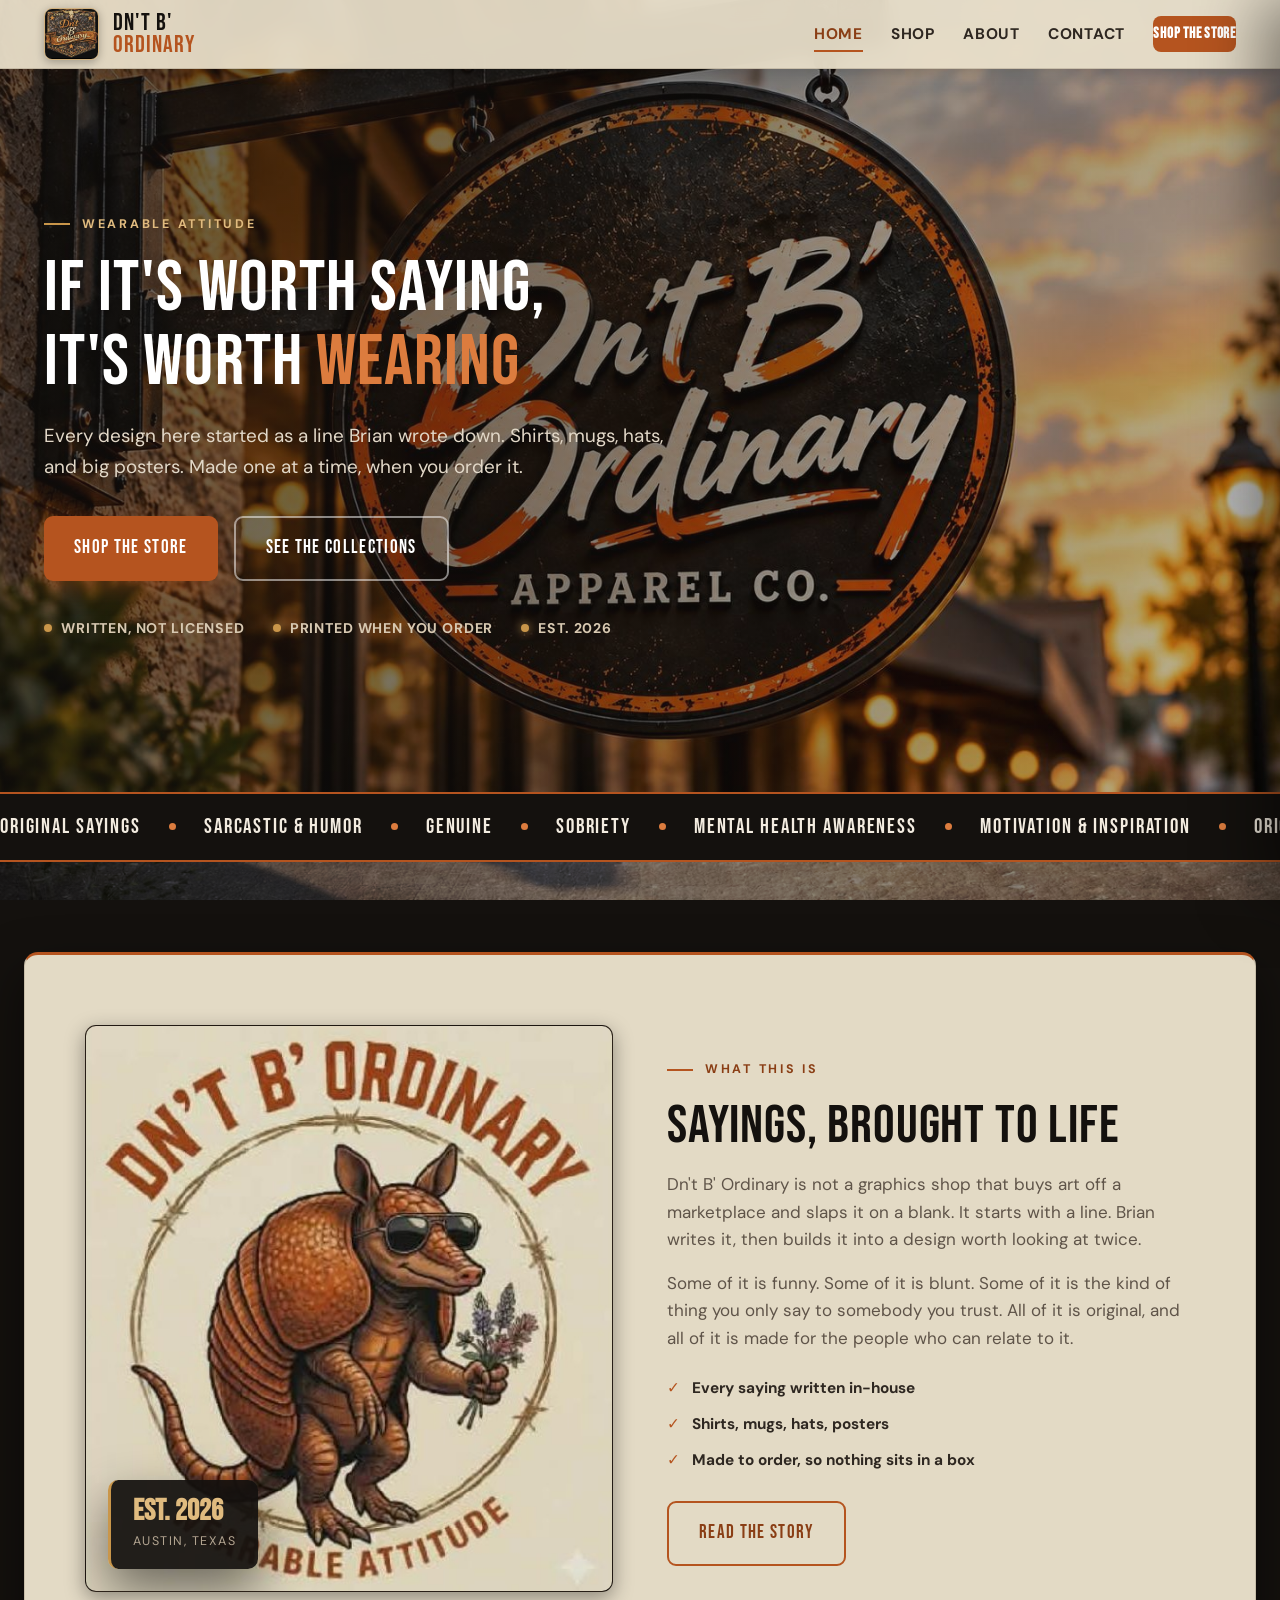
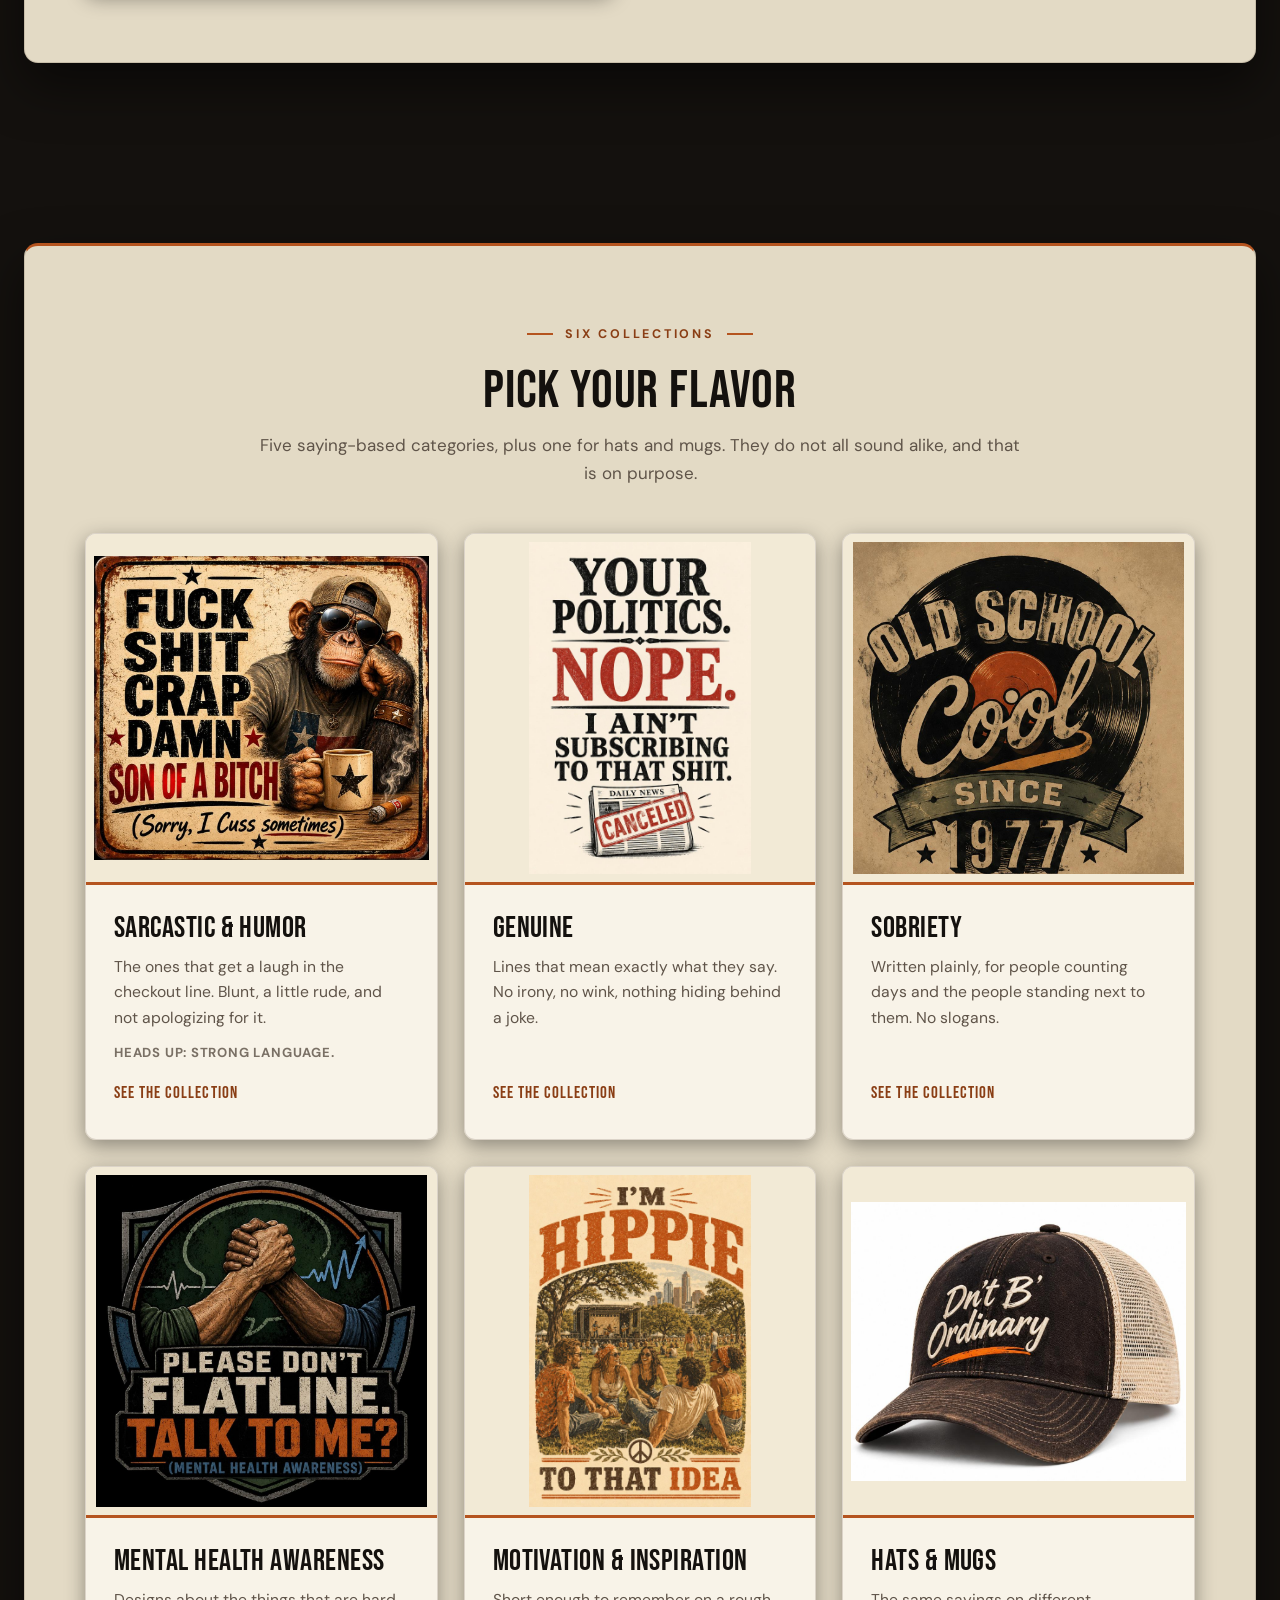
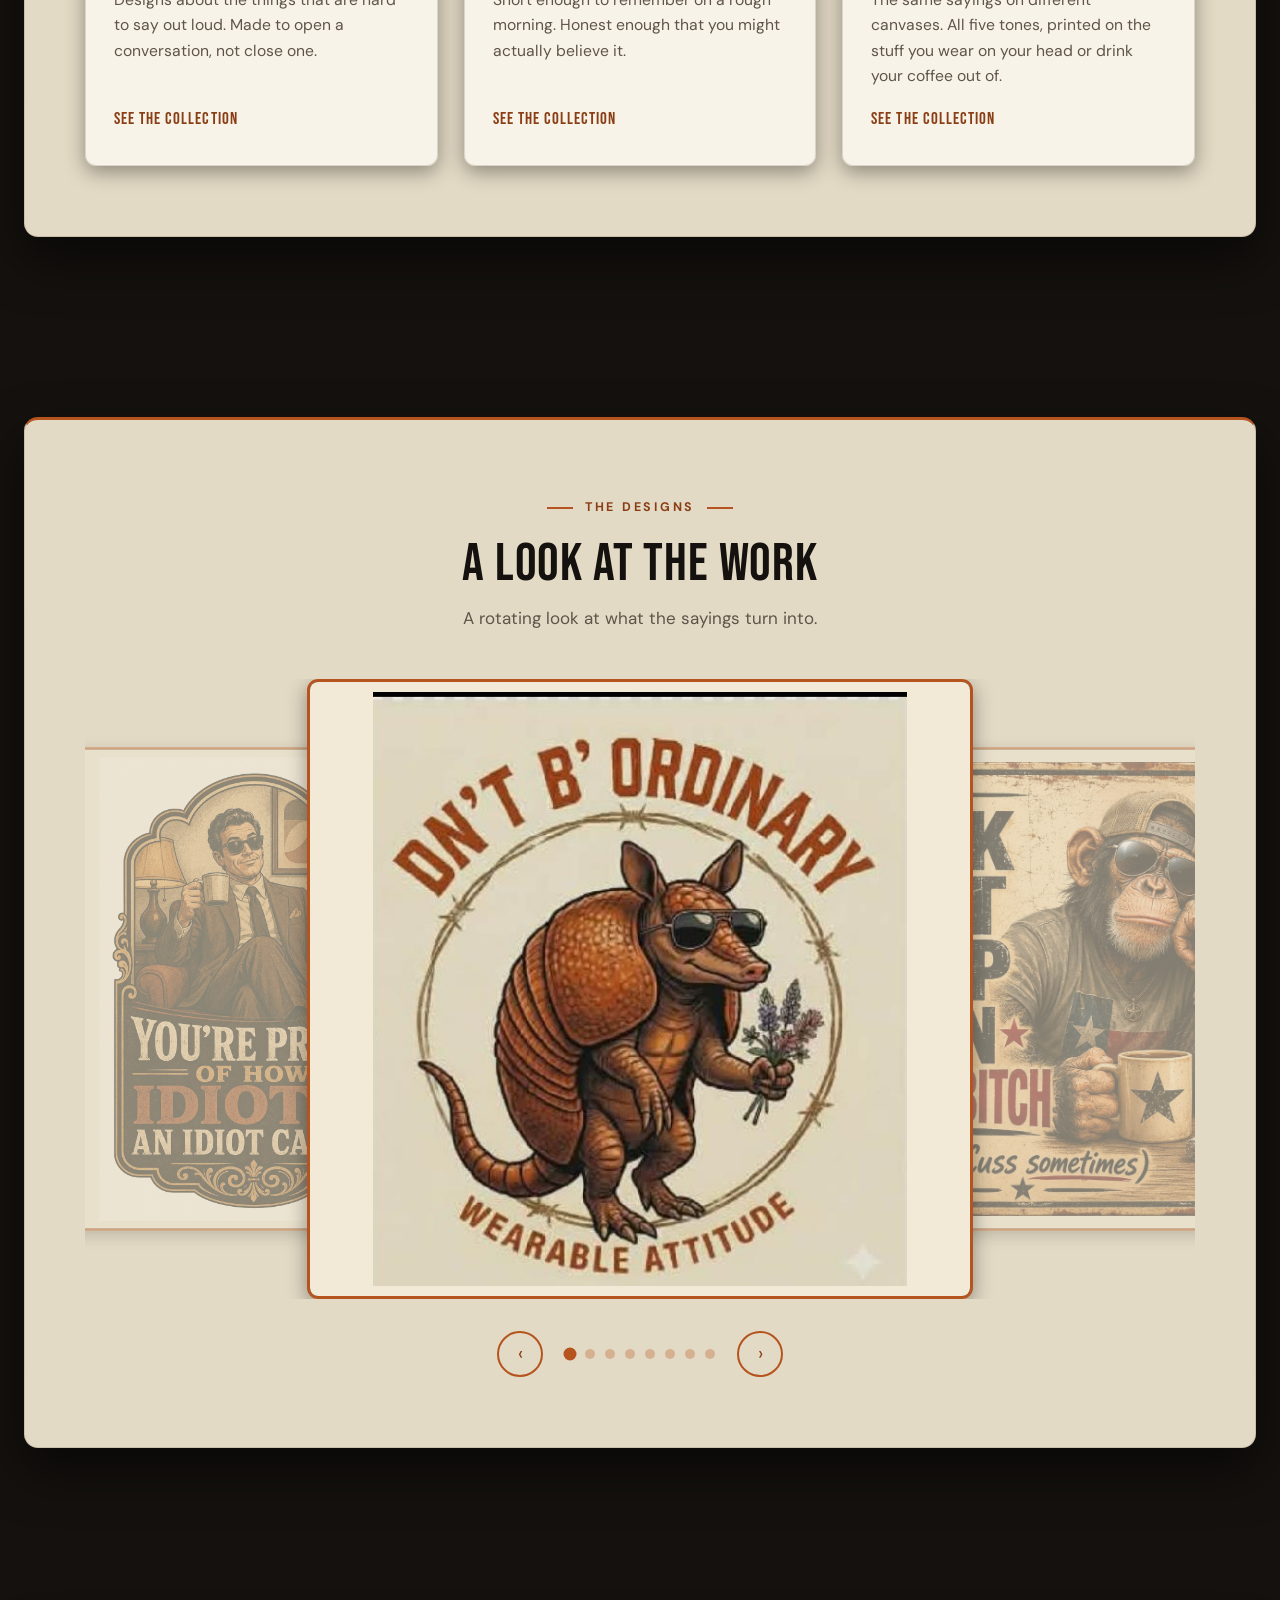
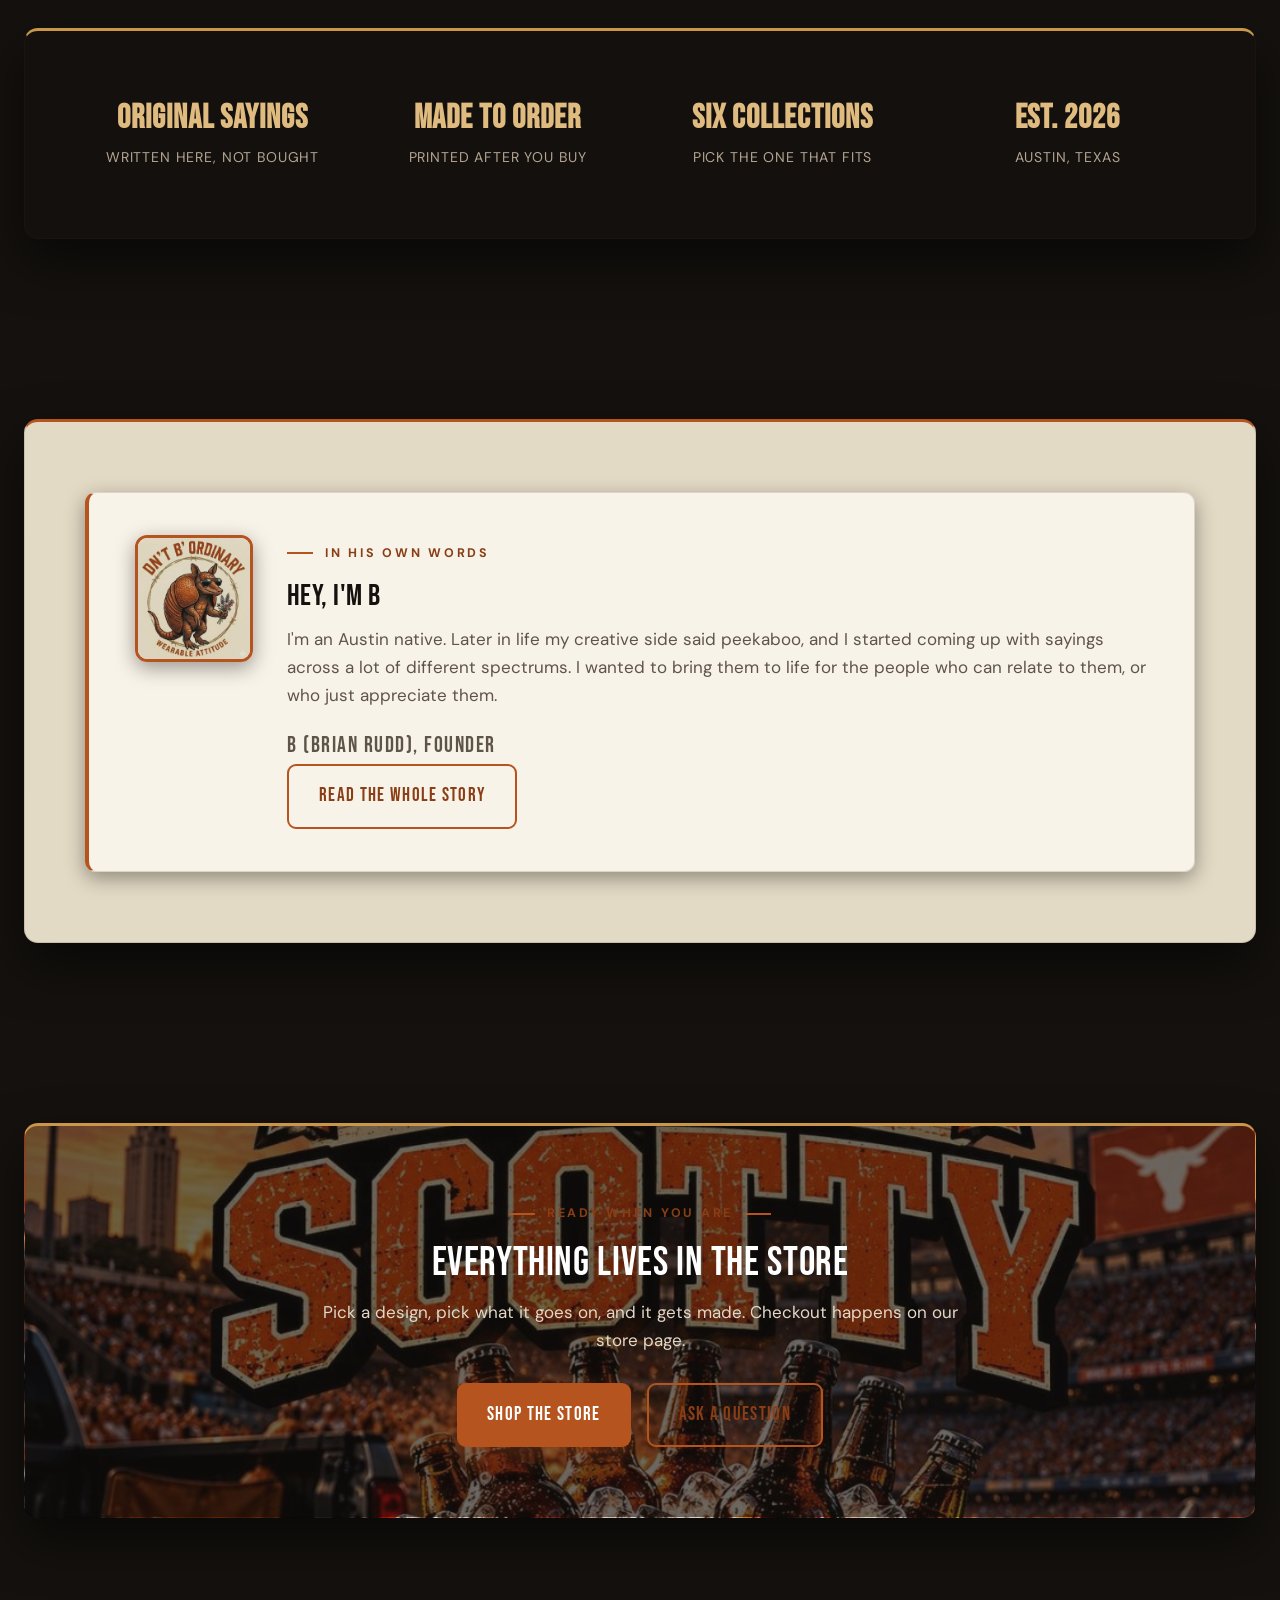
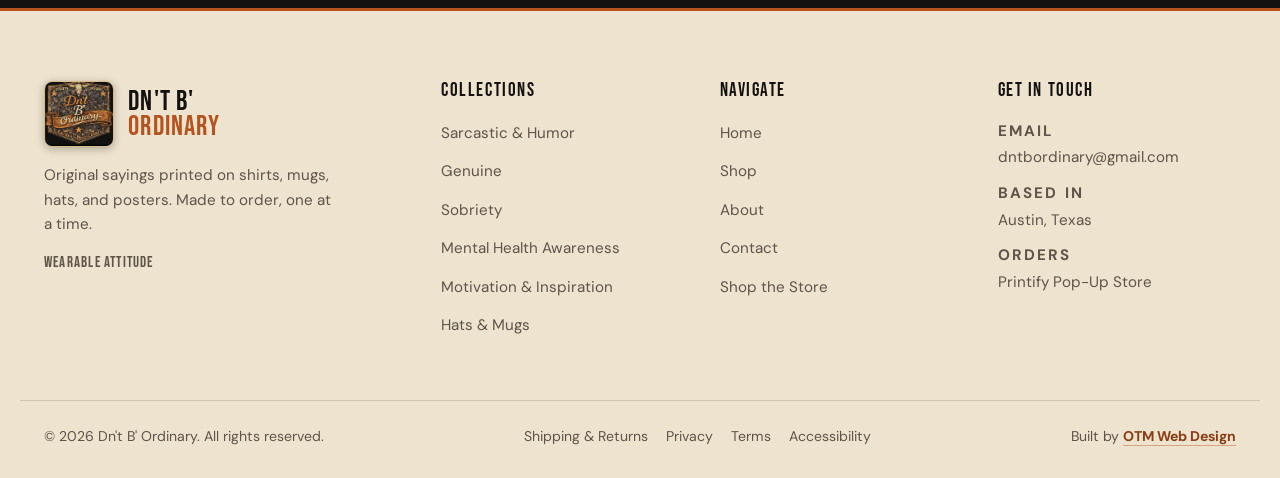
==== commit 8012726a: "new update. added hat/mug category" ====
--- a/index.html
+++ b/index.html
@@ -5,22 +5,22 @@
 <meta name="viewport" content="width=device-width, initial-scale=1.0">
 
 <title>Dn't B' Ordinary | Original Saying Apparel &amp; Posters</title>
-<meta name="description" content="Original sayings on shirts, mugs, hats, and posters. Five collections from Dn't B' Ordinary, written in Austin, Texas. Made to order.">
-<link rel="canonical" href="https://CLIENTDOMAIN.com/">
+<meta name="description" content="Original sayings on shirts, mugs, hats, and posters. Six collections from Dn't B' Ordinary, written in Austin, Texas. Made to order.">
+<link rel="canonical" href="https://dntbordinary.com/">
 
 <meta property="og:type" content="website">
 <meta property="og:site_name" content="Dn't B' Ordinary">
 <meta property="og:title" content="Dn't B' Ordinary | Original Saying Apparel &amp; Posters">
-<meta property="og:description" content="Original sayings on shirts, mugs, hats, and posters. Five collections from Dn't B' Ordinary, written in Austin, Texas. Made to order.">
-<meta property="og:url" content="https://CLIENTDOMAIN.com/">
-<meta property="og:image" content="https://CLIENTDOMAIN.com/assets/og-image.jpg">
+<meta property="og:description" content="Original sayings on shirts, mugs, hats, and posters. Six collections from Dn't B' Ordinary, written in Austin, Texas. Made to order.">
+<meta property="og:url" content="https://dntbordinary.com/">
+<meta property="og:image" content="https://dntbordinary.com/assets/og-image.jpg">
 <meta property="og:image:width" content="1200">
 <meta property="og:image:height" content="630">
 <meta property="og:image:alt" content="Dn't B' Ordinary">
 <meta name="twitter:card" content="summary_large_image">
 <meta name="twitter:title" content="Dn't B' Ordinary | Original Saying Apparel &amp; Posters">
-<meta name="twitter:description" content="Original sayings on shirts, mugs, hats, and posters. Five collections, written in Austin, Texas. Made to order.">
-<meta name="twitter:image" content="https://CLIENTDOMAIN.com/assets/og-image.jpg">
+<meta name="twitter:description" content="Original sayings on shirts, mugs, hats, and posters. Six collections, written in Austin, Texas. Made to order.">
+<meta name="twitter:image" content="https://dntbordinary.com/assets/og-image.jpg">
 
 <link rel="icon" type="image/png" href="assets/favicon.png">
 <link rel="apple-touch-icon" href="assets/favicon.png">
@@ -38,13 +38,13 @@
   "@type": "OnlineStore",
   "name": "Dn't B' Ordinary",
   "alternateName": "Dnt B Ordinary",
-  "url": "https://CLIENTDOMAIN.com/",
-  "logo": "https://CLIENTDOMAIN.com/assets/logo.png",
-  "image": "https://CLIENTDOMAIN.com/assets/og-image.jpg",
+  "url": "https://dntbordinary.com/",
+  "logo": "https://dntbordinary.com/assets/logo.png",
+  "image": "https://dntbordinary.com/assets/og-image.jpg",
   "slogan": "Wearable Attitude",
   "foundingDate": "2026",
-  "email": "hello@dntbordinary.com",
-  "description": "Dn't B' Ordinary sells original sayings written by founder Brian Rudd, an Austin, Texas native, printed on t-shirts, mugs, hats, and large-format posters. Every item is made to order and ships nationwide. Five collections: Sarcastic and Humor, Genuine, Sobriety, Mental Health Awareness, and Motivation and Inspiration.",
+  "email": "dntbordinary@gmail.com",
+  "description": "Dn't B' Ordinary sells original sayings written by founder Brian Rudd, an Austin, Texas native, printed on t-shirts, mugs, hats, and large-format posters. Every item is made to order and ships nationwide. Six collections: Sarcastic and Humor, Genuine, Sobriety, Mental Health Awareness, Motivation and Inspiration, and Hats and Mugs.",
   "founder": {
     "@type": "Person",
     "name": "Brian Rudd",
@@ -156,9 +156,9 @@
   <section id="collections">
     <div class="container reveal">
       <div class="section-head center">
-        <span class="eyebrow eyebrow--center">Five collections</span>
+        <span class="eyebrow eyebrow--center">Six collections</span>
         <h2>Pick your flavor</h2>
-        <p>Five categories, each with its own voice. They do not all sound alike, and that is on purpose.</p>
+        <p>Five saying-based categories, plus one for hats and mugs. They do not all sound alike, and that is on purpose.</p>
       </div>
 
       <div class="cat-grid">
@@ -205,6 +205,15 @@
             <h3>Motivation &amp; Inspiration</h3>
             <p>Short enough to remember on a rough morning. Honest enough that you might actually believe it.</p>
             <a class="card-link" href="shop.html#motivation">See the collection</a>
+          </div>
+        </article>
+
+        <article class="cat-card">
+          <img src="assets/category-hats-mugs.jpg" alt="Hats and mugs collection" width="1080" height="1080" loading="lazy" decoding="async">
+          <div class="card-body">
+            <h3>Hats &amp; Mugs</h3>
+            <p>The same sayings on different canvases. All five tones, printed on the stuff you wear on your head or drink your coffee out of.</p>
+            <a class="card-link" href="shop.html#hats-mugs">See the collection</a>
           </div>
         </article>
       </div>
@@ -253,7 +262,7 @@
           <span>Printed after you buy</span>
         </div>
         <div class="value-item">
-          <strong>Five Collections</strong>
+          <strong>Six Collections</strong>
           <span>Pick the one that fits</span>
         </div>
         <div class="value-item">
@@ -314,6 +323,7 @@
         <li><a href="shop.html#sobriety">Sobriety</a></li>
         <li><a href="shop.html#mental-health">Mental Health Awareness</a></li>
         <li><a href="shop.html#motivation">Motivation &amp; Inspiration</a></li>
+        <li><a href="shop.html#hats-mugs">Hats &amp; Mugs</a></li>
       </ul>
     </div>
 
@@ -333,7 +343,7 @@
       <ul class="footer-contact">
         <li>
           <span class="footer-label">Email</span>
-          <a href="mailto:hello@dntbordinary.com">hello@dntbordinary.com</a>
+          <a href="mailto:dntbordinary@gmail.com">dntbordinary@gmail.com</a>
         </li>
         <li>
           <span class="footer-label">Based in</span>
--- a/styles.css
+++ b/styles.css
@@ -284,26 +284,24 @@
    ============================================================ */
 .cat-grid { display: grid; grid-template-columns: repeat(6, 1fr); gap: 26px; }
 .cat-grid > * { grid-column: span 2; }
-.cat-grid > *:nth-child(4) { grid-column: 2 / span 2; }
-.cat-grid > *:nth-child(5) { grid-column: 4 / span 2; }
 
 .cat-card { background: var(--frame-card); border: 1px solid var(--line); border-radius: var(--radius-card); overflow: hidden; box-shadow: var(--shadow-soft); display: flex; flex-direction: column; transition: transform 0.25s ease, box-shadow 0.25s ease, border-color 0.25s ease; }
 .cat-card:hover { transform: translateY(-4px); box-shadow: var(--shadow-lift); border-color: var(--rust); }
-.cat-card img { width: 100%; height: auto; aspect-ratio: 16 / 10; object-fit: cover; border-bottom: 3px solid var(--rust); background: var(--media-fallback); }
+.cat-card img { width: 100%; height: auto; aspect-ratio: 1 / 1; object-fit: contain; border-bottom: 3px solid var(--rust); background: #f2ead6; padding: 8px; }
 .cat-card .card-body { padding: 28px 28px 32px; display: flex; flex-direction: column; flex: 1 1 auto; }
 .cat-card h3 { margin-bottom: 10px; }
 .cat-card p { color: var(--ink-soft); font-size: 0.98rem; }
 .cat-note { display: inline-block; margin-top: 12px; font-size: 0.82rem; font-weight: 700; letter-spacing: 0.06em; text-transform: uppercase; color: var(--ink-soft); opacity: 0.82; }
-.cat-card .card-link { display: inline-block; margin-top: 16px; font-family: var(--font-display); font-size: 1.08rem; letter-spacing: 0.06em; color: var(--rust-deep); }
+.cat-card .card-link { display: inline-block; margin-top: auto; padding-top: 16px; font-family: var(--font-display); font-size: 1.08rem; letter-spacing: 0.06em; color: var(--rust-deep); }
 .cat-card .card-link:hover { color: var(--rust); }
 .cat-card .btn { margin-top: auto; }
-.cat-card .card-body > .btn { margin-top: 22px; }
+.cat-card .card-body > .btn { margin-top: auto; }
 
 /* ============================================================
    GALLERY CAROUSEL (featured-center, auto-advancing, accent framed)
    ============================================================ */
 .gallery-carousel { position: relative; }
-.gallery-stage { position: relative; height: 460px; overflow: hidden; }
+.gallery-stage { position: relative; height: 620px; overflow: hidden; }
 .gallery-slide {
   position: absolute; top: 0; left: 50%;
   width: 60%; height: 100%;
@@ -318,7 +316,7 @@
   box-shadow: var(--shadow-soft);
   background: var(--media-fallback);
 }
-.gallery-slide img { width: 100%; height: 100%; object-fit: cover; }
+.gallery-slide img { width: 100%; height: 100%; object-fit: contain; background: #f2ead6; padding: 10px; }
 .gallery-slide.is-active { transform: translateX(-50%) scale(1); opacity: 1; z-index: 3; pointer-events: auto; }
 .gallery-slide.is-prev { transform: translateX(-108%) scale(0.78); opacity: 0.42; z-index: 2; }
 .gallery-slide.is-next { transform: translateX(8%) scale(0.78); opacity: 0.42; z-index: 2; }
@@ -492,10 +490,9 @@
 @media (max-width: 1100px) {
   .container { padding: 50px 36px; }
   .hero-content { max-width: none; }
-  /* 5 collection tiles: 2 + 2 + 1 centered */
-  .cat-grid { grid-template-columns: repeat(4, 1fr); }
-  .cat-grid > *:nth-child(4) { grid-column: span 2; }
-  .cat-grid > *:nth-child(5) { grid-column: 2 / span 2; }
+  /* 6 collection tiles: 2 across, 3 rows */
+  .cat-grid { grid-template-columns: repeat(2, 1fr); }
+  .cat-grid > * { grid-column: auto; }
   .process-grid { grid-template-columns: repeat(2, 1fr); }
   .value-grid { grid-template-columns: repeat(2, 1fr); gap: 36px 30px; }
   .gallery-grid { grid-template-columns: repeat(2, 1fr); }
@@ -512,10 +509,10 @@
   .intro-media, .intro-media img { min-height: 320px; }
   .intro-media--portrait, .intro-media--portrait img { min-height: 0; }
   .cat-grid { grid-template-columns: 1fr; }
-  .cat-grid > *, .cat-grid > *:nth-child(4), .cat-grid > *:nth-child(5) { grid-column: auto; }
+  .cat-grid > * { grid-column: auto; }
   .values-grid { grid-template-columns: 1fr; }
   .contact-grid { grid-template-columns: 1fr; gap: 32px; }
-  .gallery-stage { height: 340px; }
+  .gallery-stage { height: 460px; }
   .founder { grid-template-columns: 1fr; gap: 22px; padding: 34px 30px; }
   .founder-mark { width: 88px; }
 }
@@ -533,7 +530,7 @@
   .footer-grid { grid-template-columns: 1fr; }
   .footer-bottom { justify-content: center; text-align: center; }
   .field-row { grid-template-columns: 1fr; }
-  .gallery-stage { height: 230px; }
+  .gallery-stage { height: 380px; }
   .gallery-slide { width: 80%; }
   .gallery-slide.is-prev { transform: translateX(-116%) scale(0.8); }
   .gallery-slide.is-next { transform: translateX(16%) scale(0.8); }
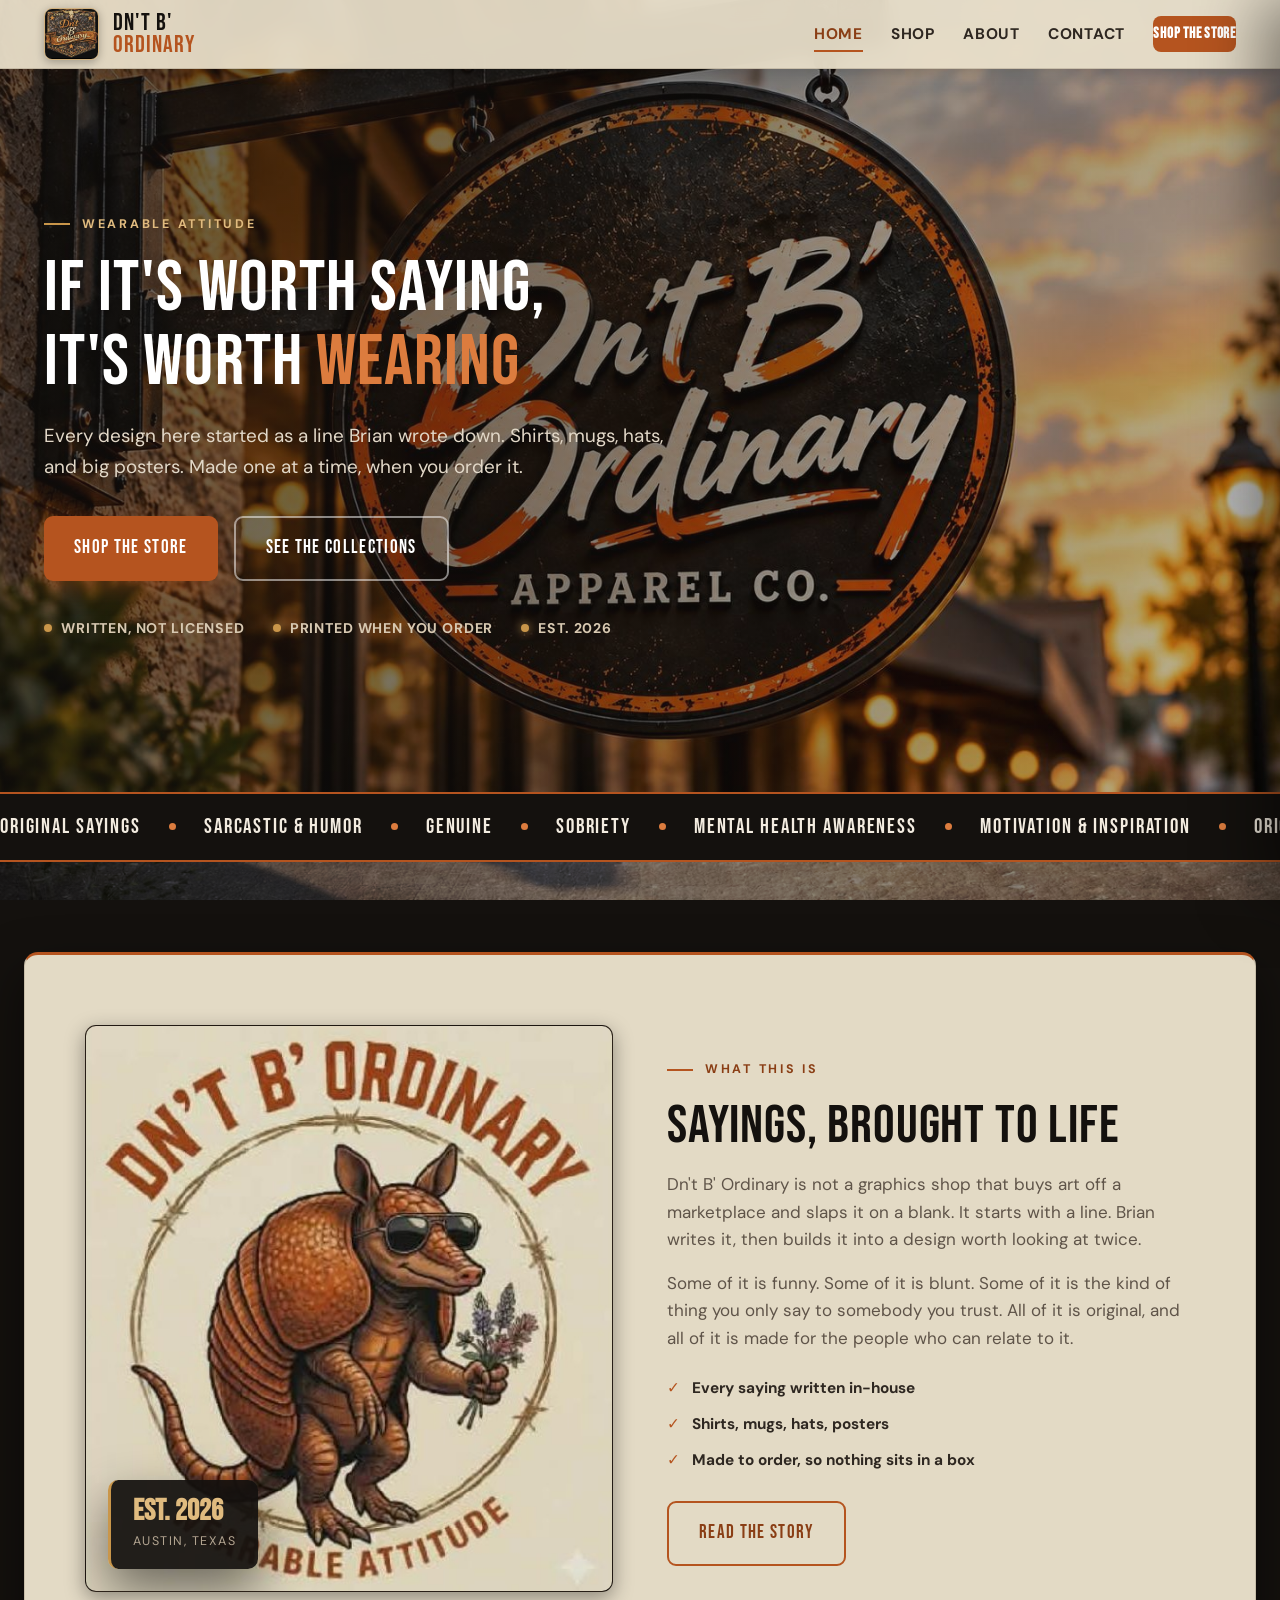
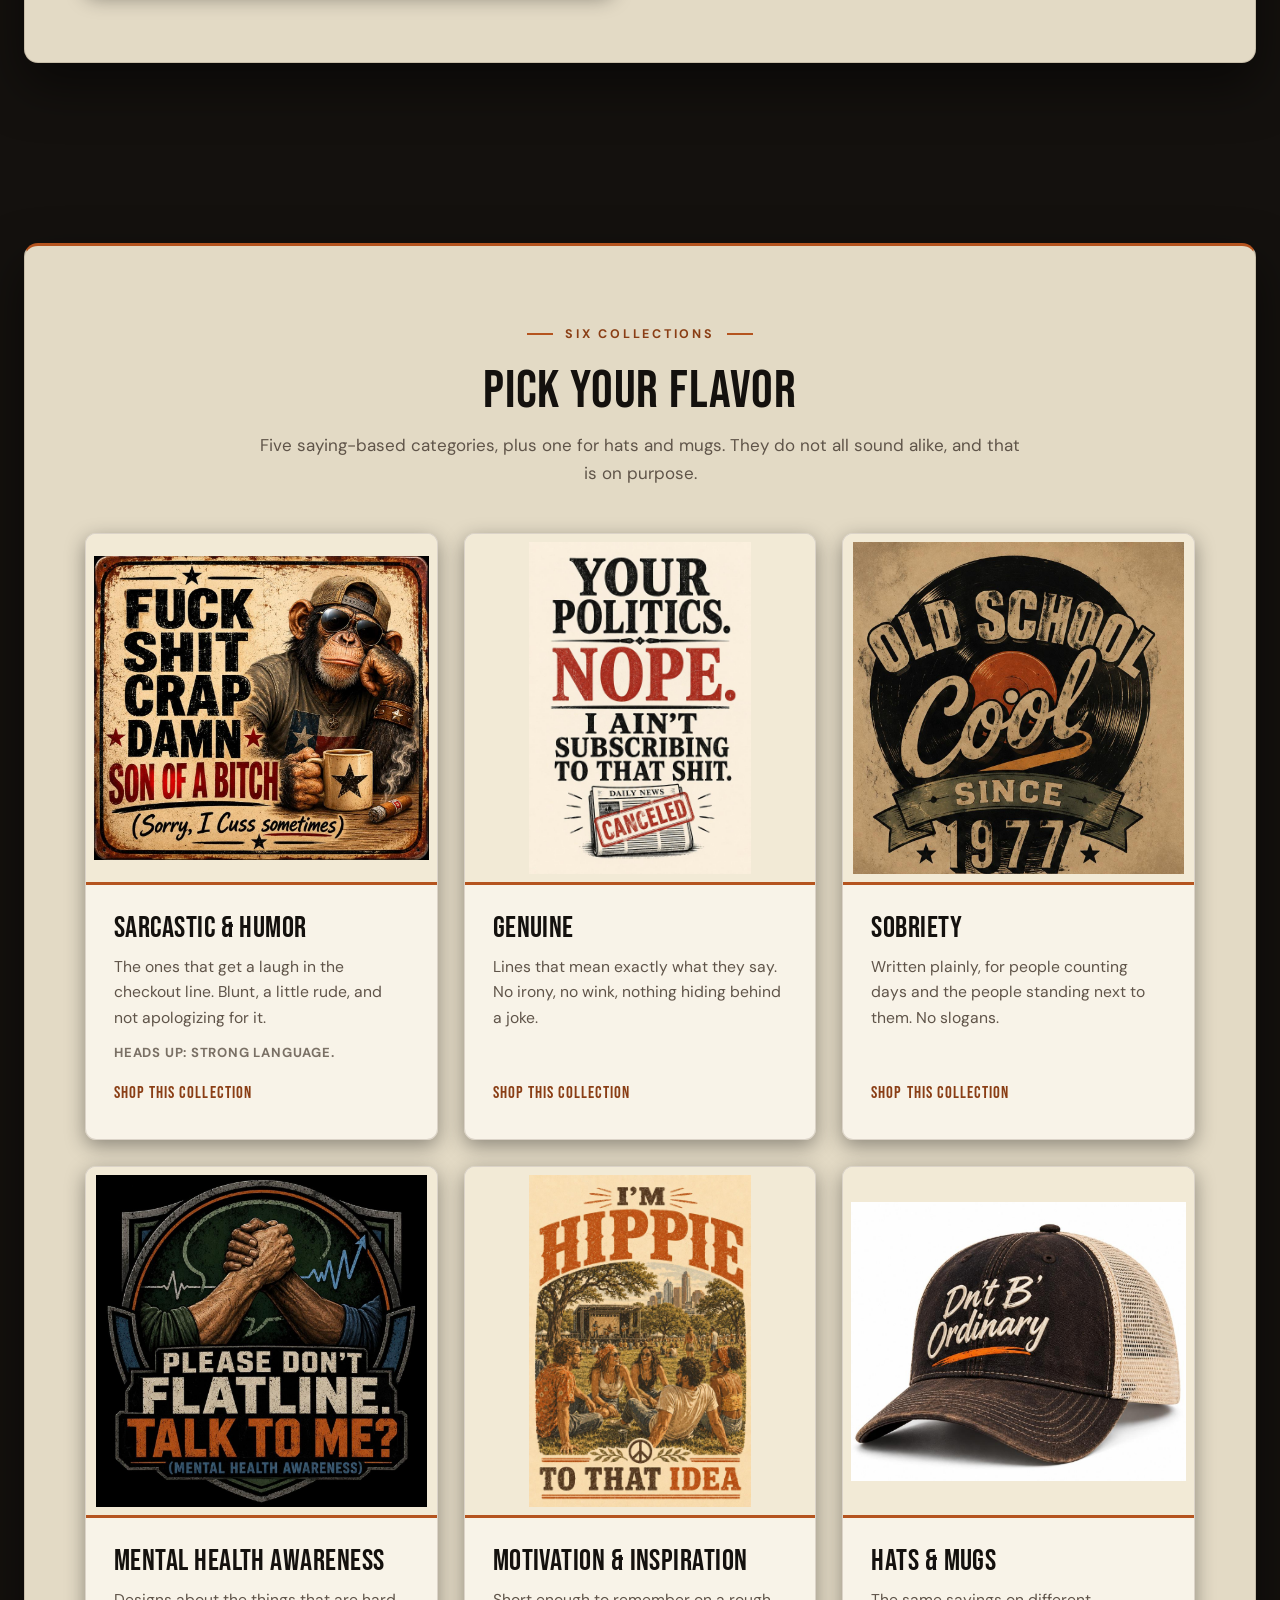
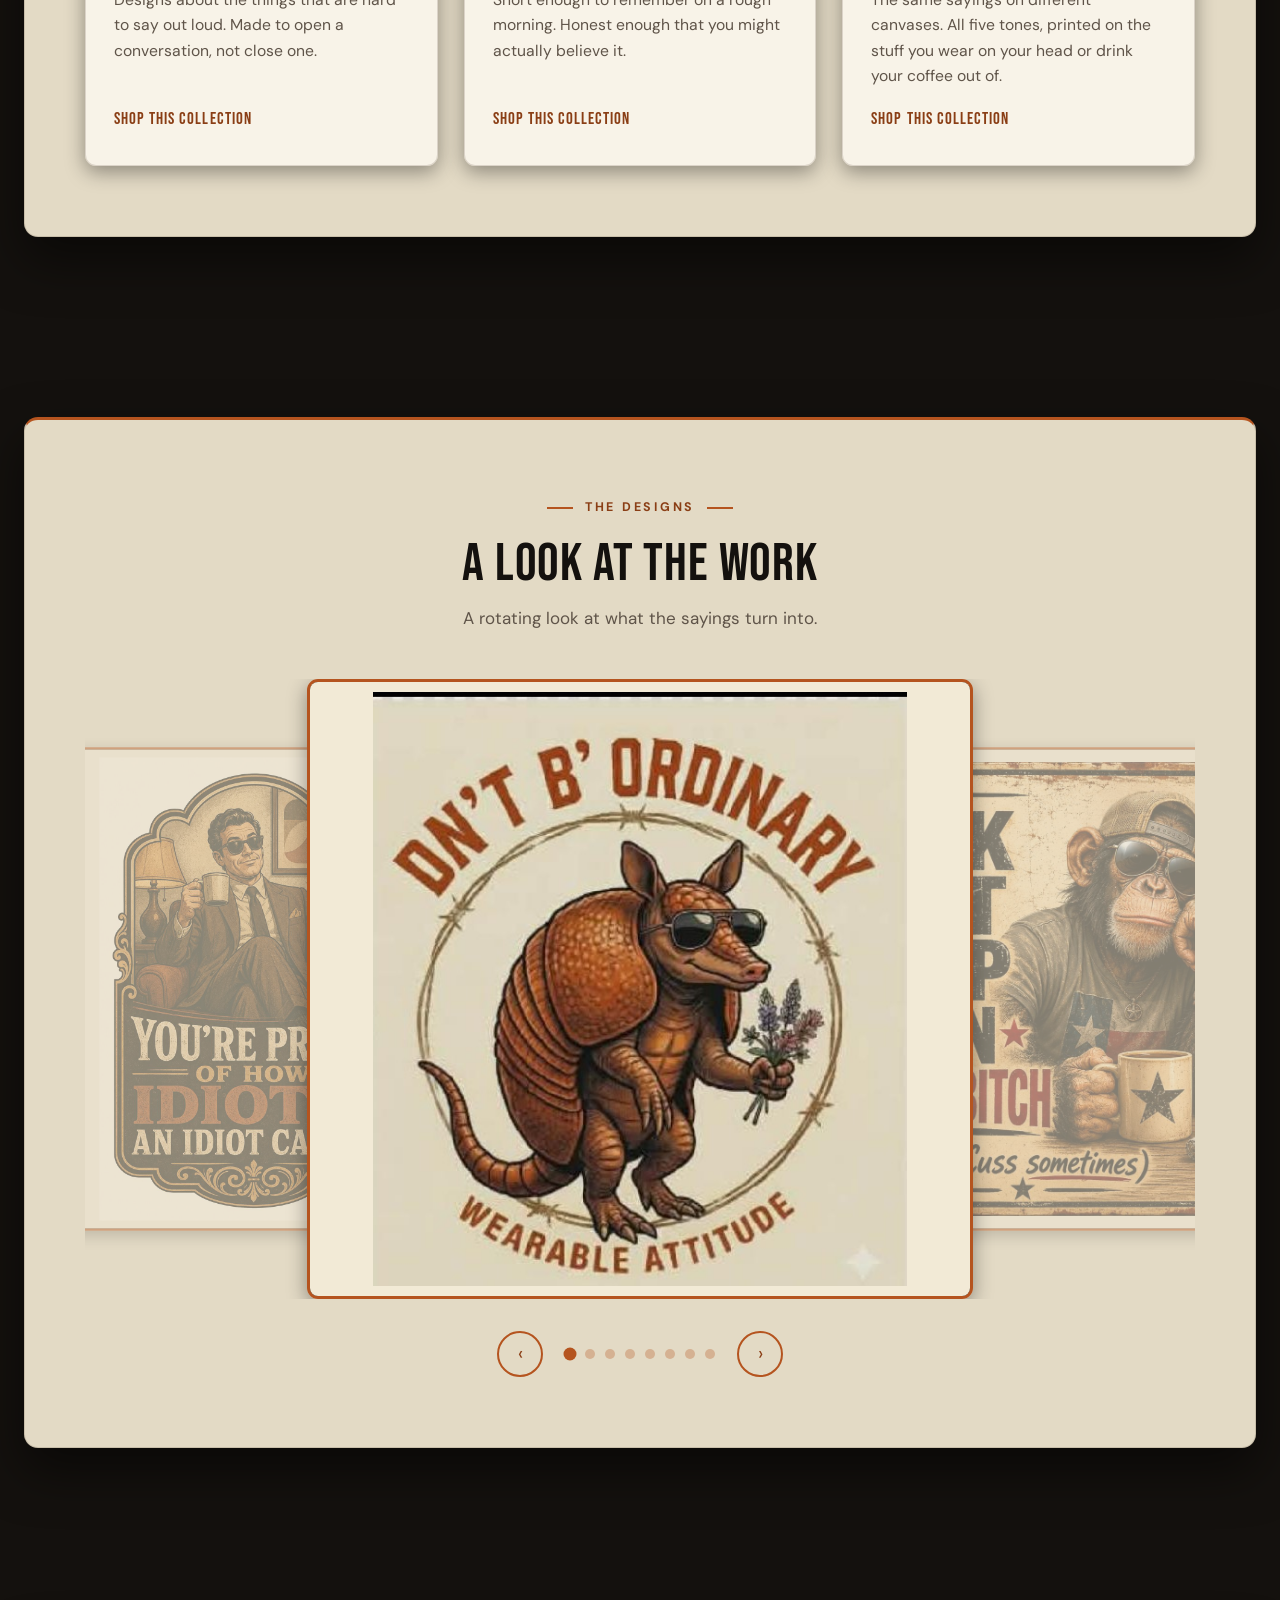
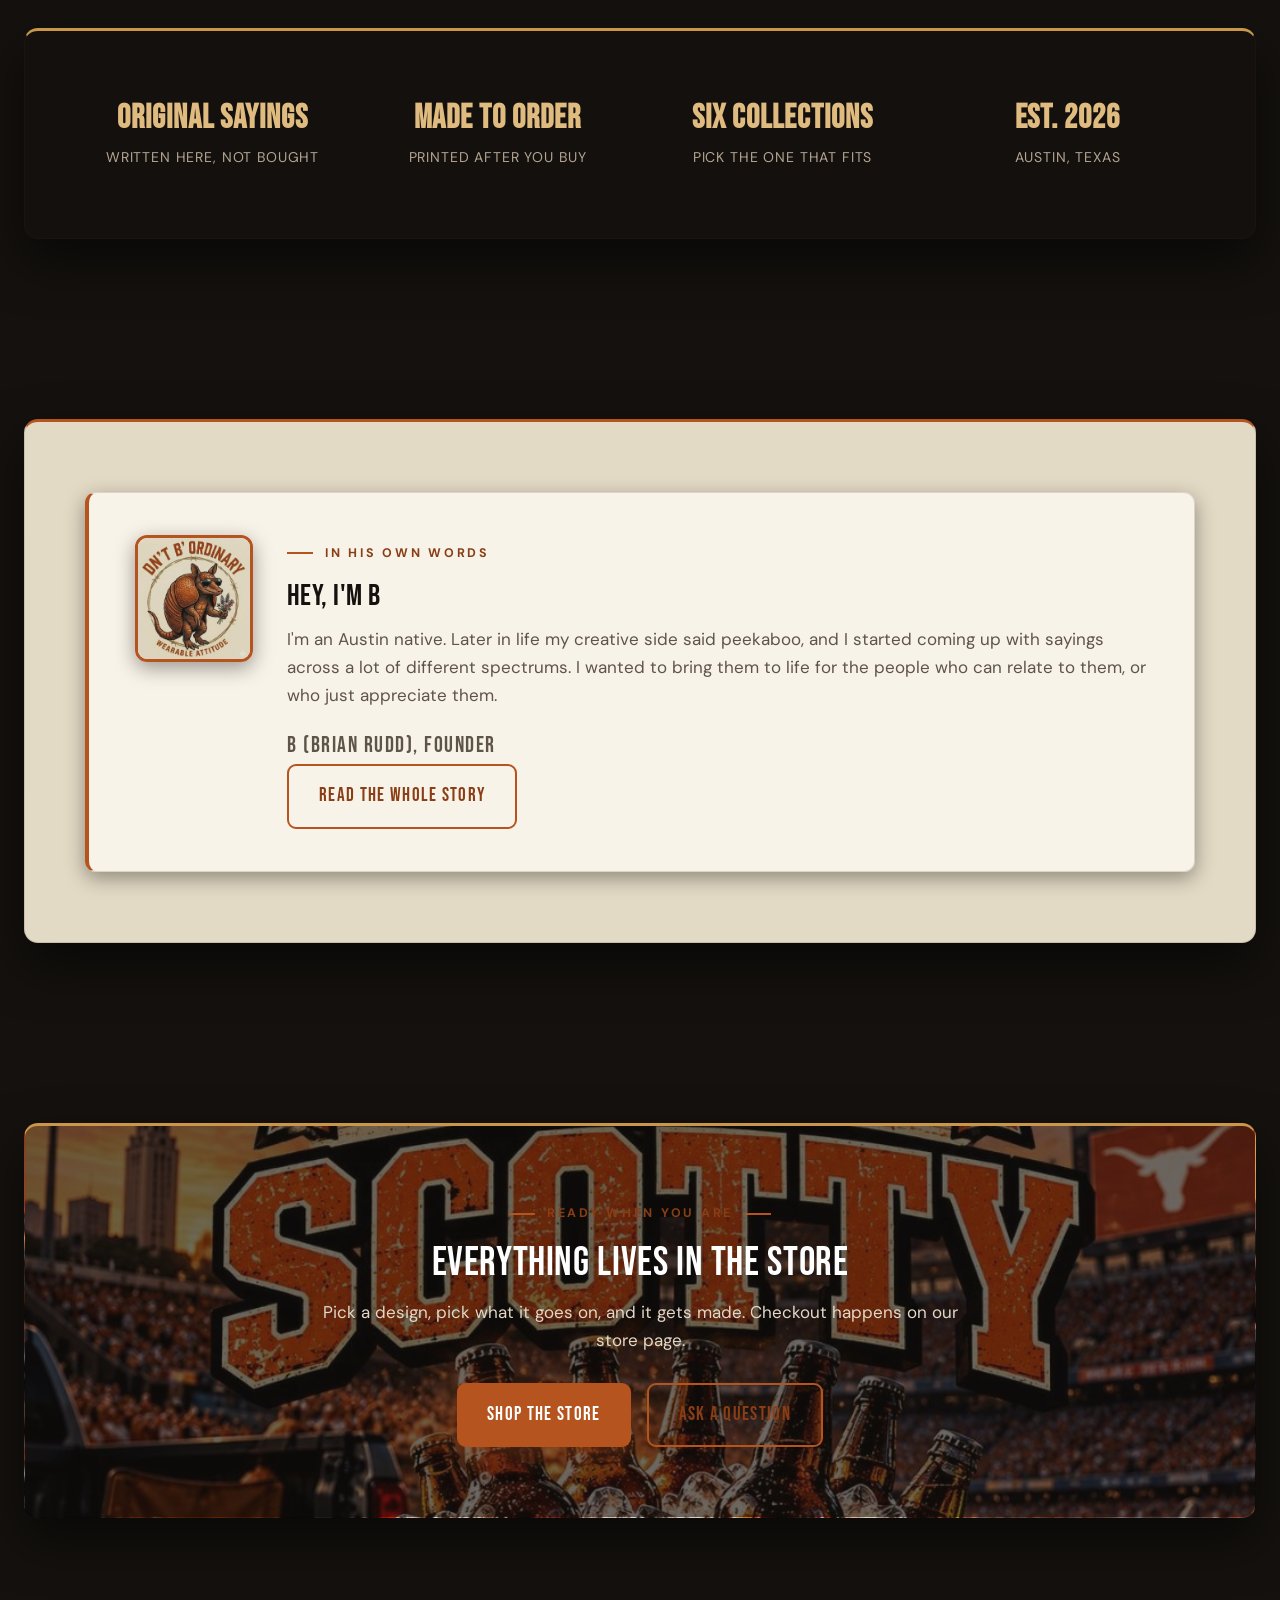
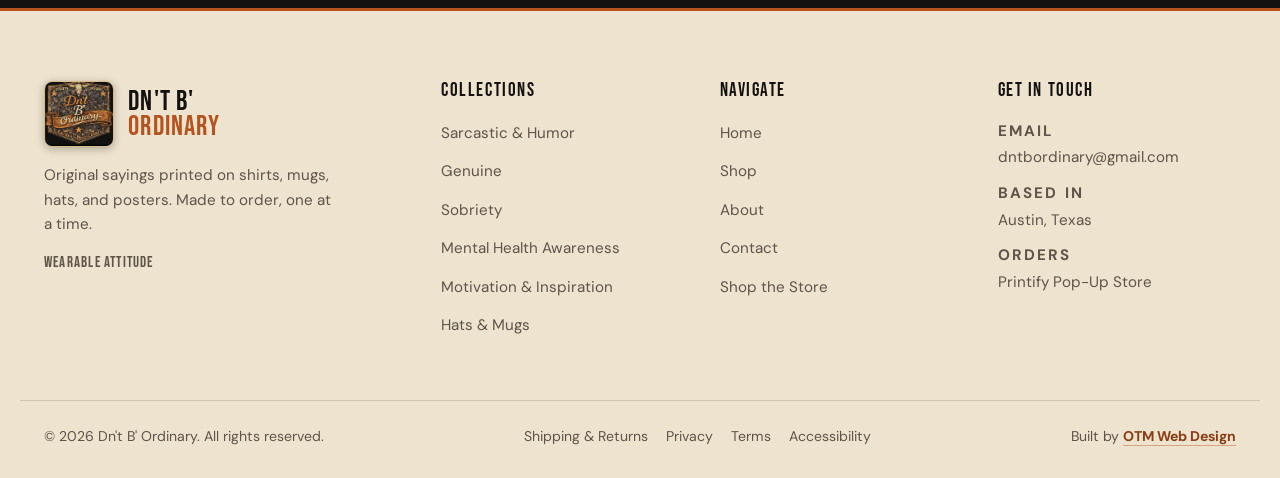
==== commit 1b555532: "added store links" ====
--- a/index.html
+++ b/index.html
@@ -68,7 +68,7 @@
       <a href="shop.html" data-nav="shop">Shop</a>
       <a href="about.html" data-nav="about">About</a>
       <a href="contact.html" data-nav="contact">Contact</a>
-      <a class="nav-cta" href="https://STORE-SLUG.printify.me" data-store-link>Shop the Store</a>
+      <a class="nav-cta" href="https://dnt-b-ordinary.printify.me" data-store-link>Shop the Store</a>
     </div>
     <button class="hamburger" type="button" aria-label="Open menu" aria-expanded="false" aria-controls="mobile-menu">
       <span></span><span></span><span></span>
@@ -82,7 +82,7 @@
   <a href="shop.html" data-nav="shop">Shop</a>
   <a href="about.html" data-nav="about">About</a>
   <a href="contact.html" data-nav="contact">Contact</a>
-  <a class="btn btn-primary" href="https://STORE-SLUG.printify.me" data-store-link>Shop the Store</a>
+  <a class="btn btn-primary" href="https://dnt-b-ordinary.printify.me" data-store-link>Shop the Store</a>
 </div>
 
 <main>
@@ -95,7 +95,7 @@
         <h1>If it's worth saying, it's worth <span>wearing</span></h1>
         <p>Every design here started as a line Brian wrote down. Shirts, mugs, hats, and big posters. Made one at a time, when you order it.</p>
         <div class="hero-actions">
-          <a class="btn btn-primary" href="https://STORE-SLUG.printify.me" data-store-link>Shop the Store</a>
+          <a class="btn btn-primary" href="https://dnt-b-ordinary.printify.me" data-store-link>Shop the Store</a>
           <a class="btn btn-ghost" href="shop.html">See the Collections</a>
         </div>
         <div class="hero-trust">
@@ -168,7 +168,7 @@
             <h3>Sarcastic &amp; Humor</h3>
             <p>The ones that get a laugh in the checkout line. Blunt, a little rude, and not apologizing for it.</p>
             <span class="cat-note">Heads up: strong language.</span>
-            <a class="card-link" href="shop.html#humor">See the collection</a>
+            <a class="card-link" href="https://dnt-b-ordinary.printify.me/collection/sarcastic-humor" data-store-link="sarcastic-humor">Shop this collection</a>
           </div>
         </article>
 
@@ -177,7 +177,7 @@
           <div class="card-body">
             <h3>Genuine</h3>
             <p>Lines that mean exactly what they say. No irony, no wink, nothing hiding behind a joke.</p>
-            <a class="card-link" href="shop.html#genuine">See the collection</a>
+            <a class="card-link" href="https://dnt-b-ordinary.printify.me/collection/genuine" data-store-link="genuine">Shop this collection</a>
           </div>
         </article>
 
@@ -186,7 +186,7 @@
           <div class="card-body">
             <h3>Sobriety</h3>
             <p>Written plainly, for people counting days and the people standing next to them. No slogans.</p>
-            <a class="card-link" href="shop.html#sobriety">See the collection</a>
+            <a class="card-link" href="https://dnt-b-ordinary.printify.me/collection/sobriety" data-store-link="sobriety">Shop this collection</a>
           </div>
         </article>
 
@@ -195,7 +195,7 @@
           <div class="card-body">
             <h3>Mental Health Awareness</h3>
             <p>Designs about the things that are hard to say out loud. Made to open a conversation, not close one.</p>
-            <a class="card-link" href="shop.html#mental-health">See the collection</a>
+            <a class="card-link" href="https://dnt-b-ordinary.printify.me/collection/mental-health-awareness" data-store-link="mental-health-awareness">Shop this collection</a>
           </div>
         </article>
 
@@ -204,7 +204,7 @@
           <div class="card-body">
             <h3>Motivation &amp; Inspiration</h3>
             <p>Short enough to remember on a rough morning. Honest enough that you might actually believe it.</p>
-            <a class="card-link" href="shop.html#motivation">See the collection</a>
+            <a class="card-link" href="https://dnt-b-ordinary.printify.me/collection/motivation-inspiration" data-store-link="motivation-inspiration">Shop this collection</a>
           </div>
         </article>
 
@@ -213,7 +213,7 @@
           <div class="card-body">
             <h3>Hats &amp; Mugs</h3>
             <p>The same sayings on different canvases. All five tones, printed on the stuff you wear on your head or drink your coffee out of.</p>
-            <a class="card-link" href="shop.html#hats-mugs">See the collection</a>
+            <a class="card-link" href="https://dnt-b-ordinary.printify.me/collection/hats-mugs" data-store-link="hats-mugs">Shop this collection</a>
           </div>
         </article>
       </div>
@@ -296,7 +296,7 @@
       <h2>Everything lives in the store</h2>
       <p>Pick a design, pick what it goes on, and it gets made. Checkout happens on our store page.</p>
       <div class="cta-actions">
-        <a class="btn btn-primary" href="https://STORE-SLUG.printify.me" data-store-link>Shop the Store</a>
+        <a class="btn btn-primary" href="https://dnt-b-ordinary.printify.me" data-store-link>Shop the Store</a>
         <a class="btn btn-outline" href="contact.html">Ask a Question</a>
       </div>
     </div>
@@ -334,7 +334,7 @@
         <li><a href="shop.html">Shop</a></li>
         <li><a href="about.html">About</a></li>
         <li><a href="contact.html">Contact</a></li>
-        <li><a href="https://STORE-SLUG.printify.me" data-store-link>Shop the Store</a></li>
+        <li><a href="https://dnt-b-ordinary.printify.me" data-store-link>Shop the Store</a></li>
       </ul>
     </div>
 
@@ -351,7 +351,7 @@
         </li>
         <li>
           <span class="footer-label">Orders</span>
-          <a href="https://STORE-SLUG.printify.me" data-store-link>Printify Pop-Up Store</a>
+          <a href="https://dnt-b-ordinary.printify.me" data-store-link>Printify Pop-Up Store</a>
         </li>
       </ul>
     </div>
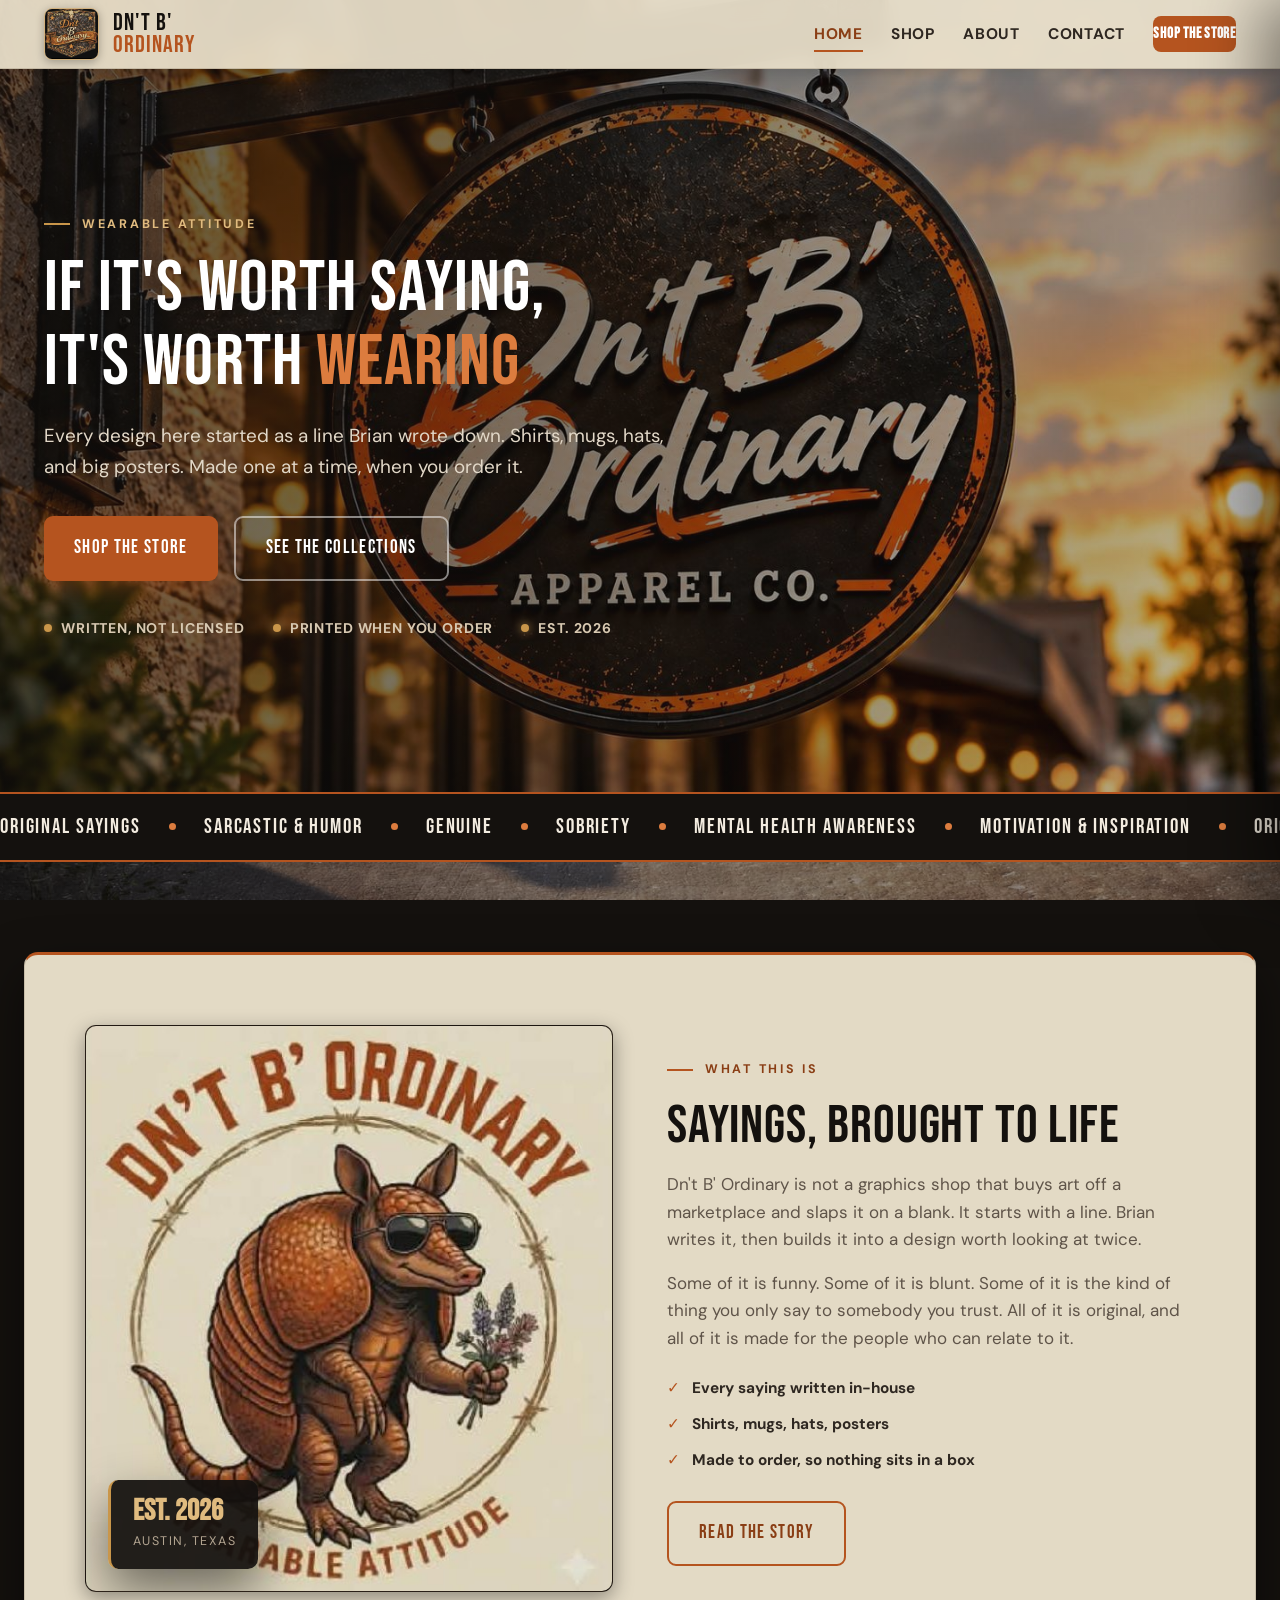
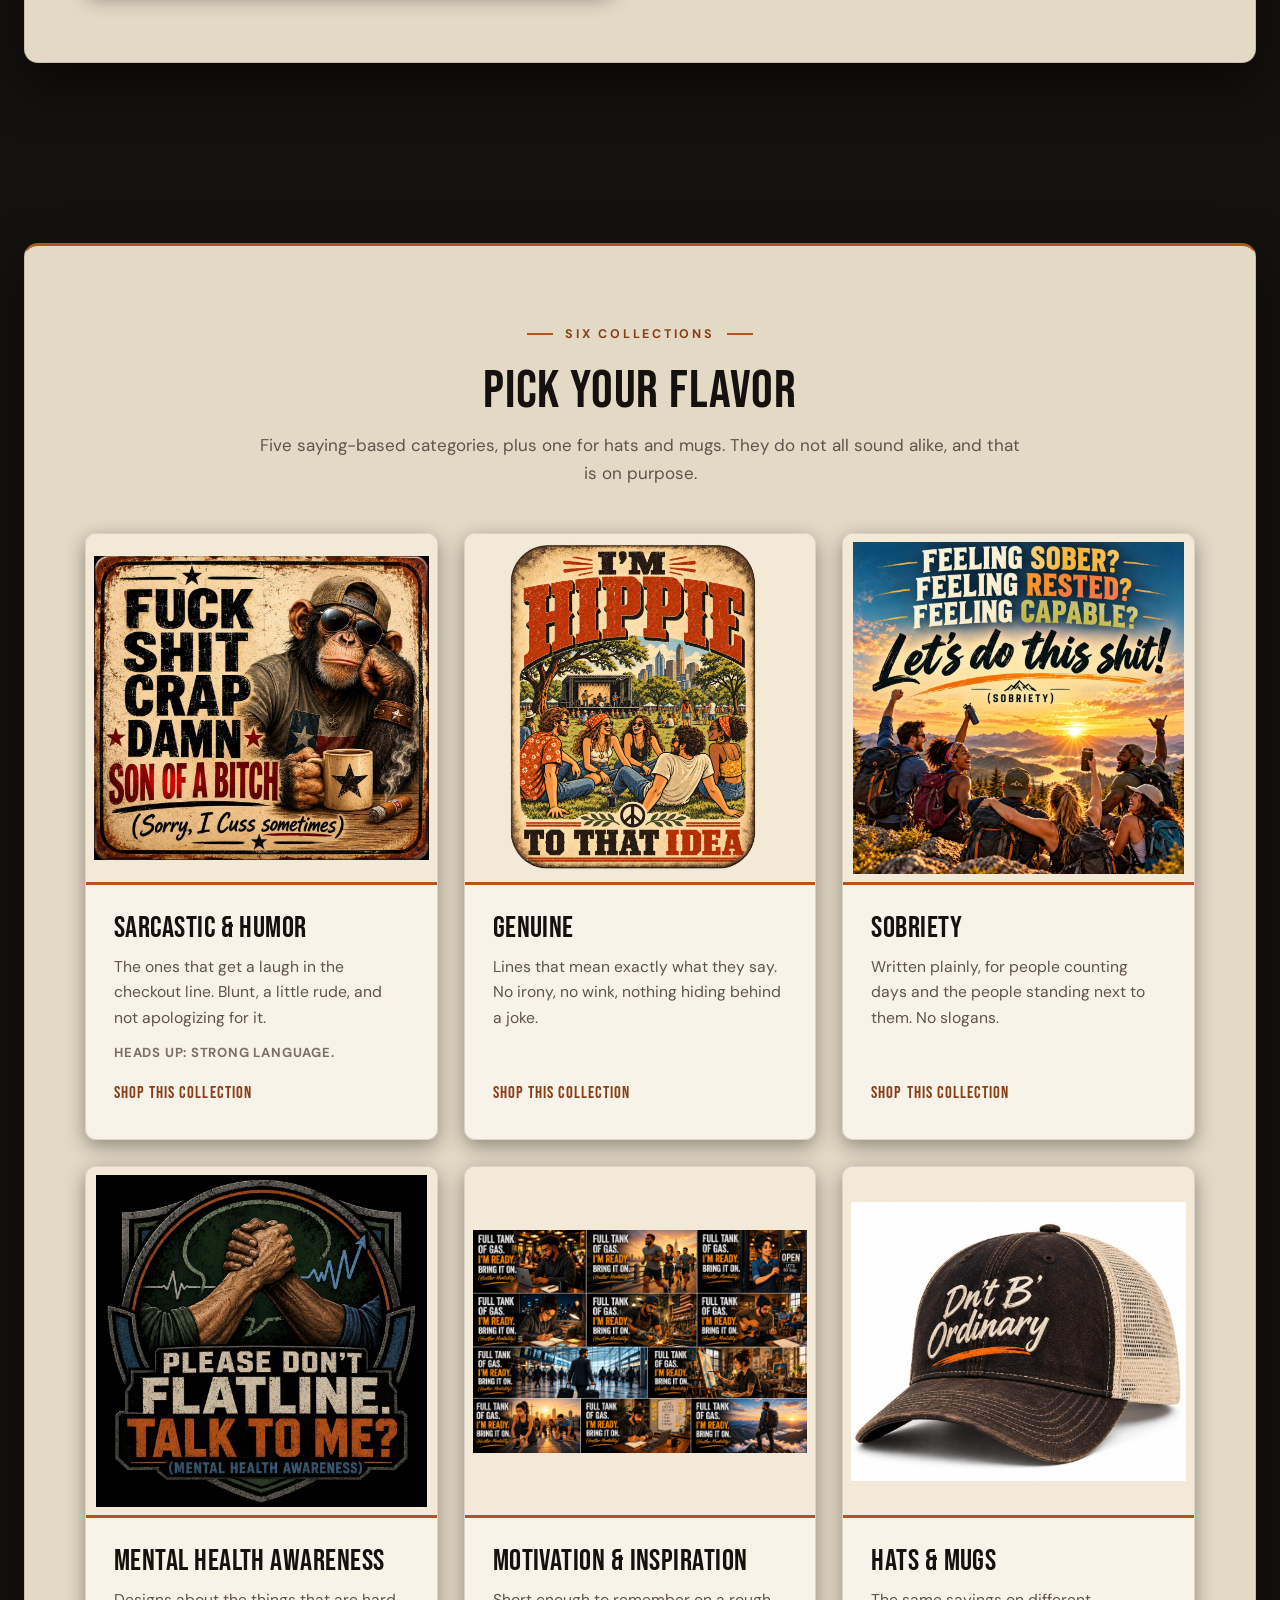
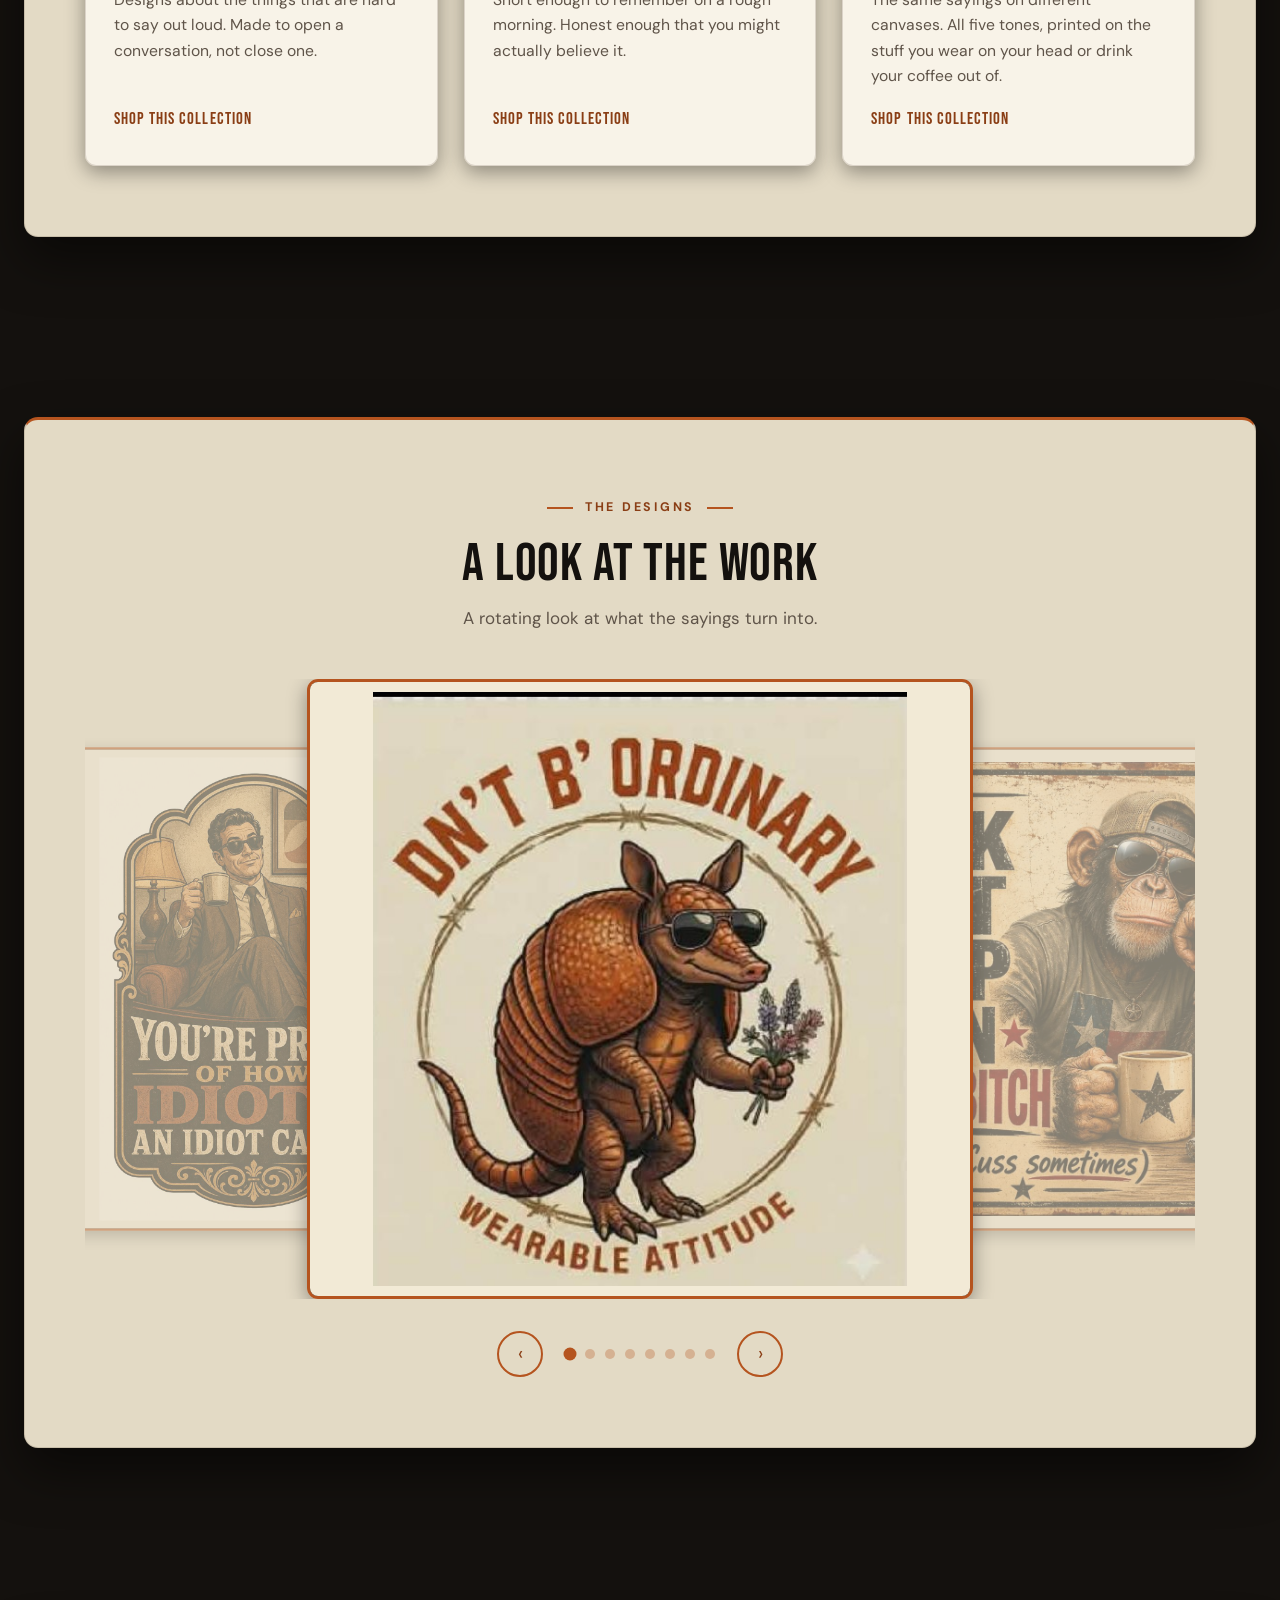
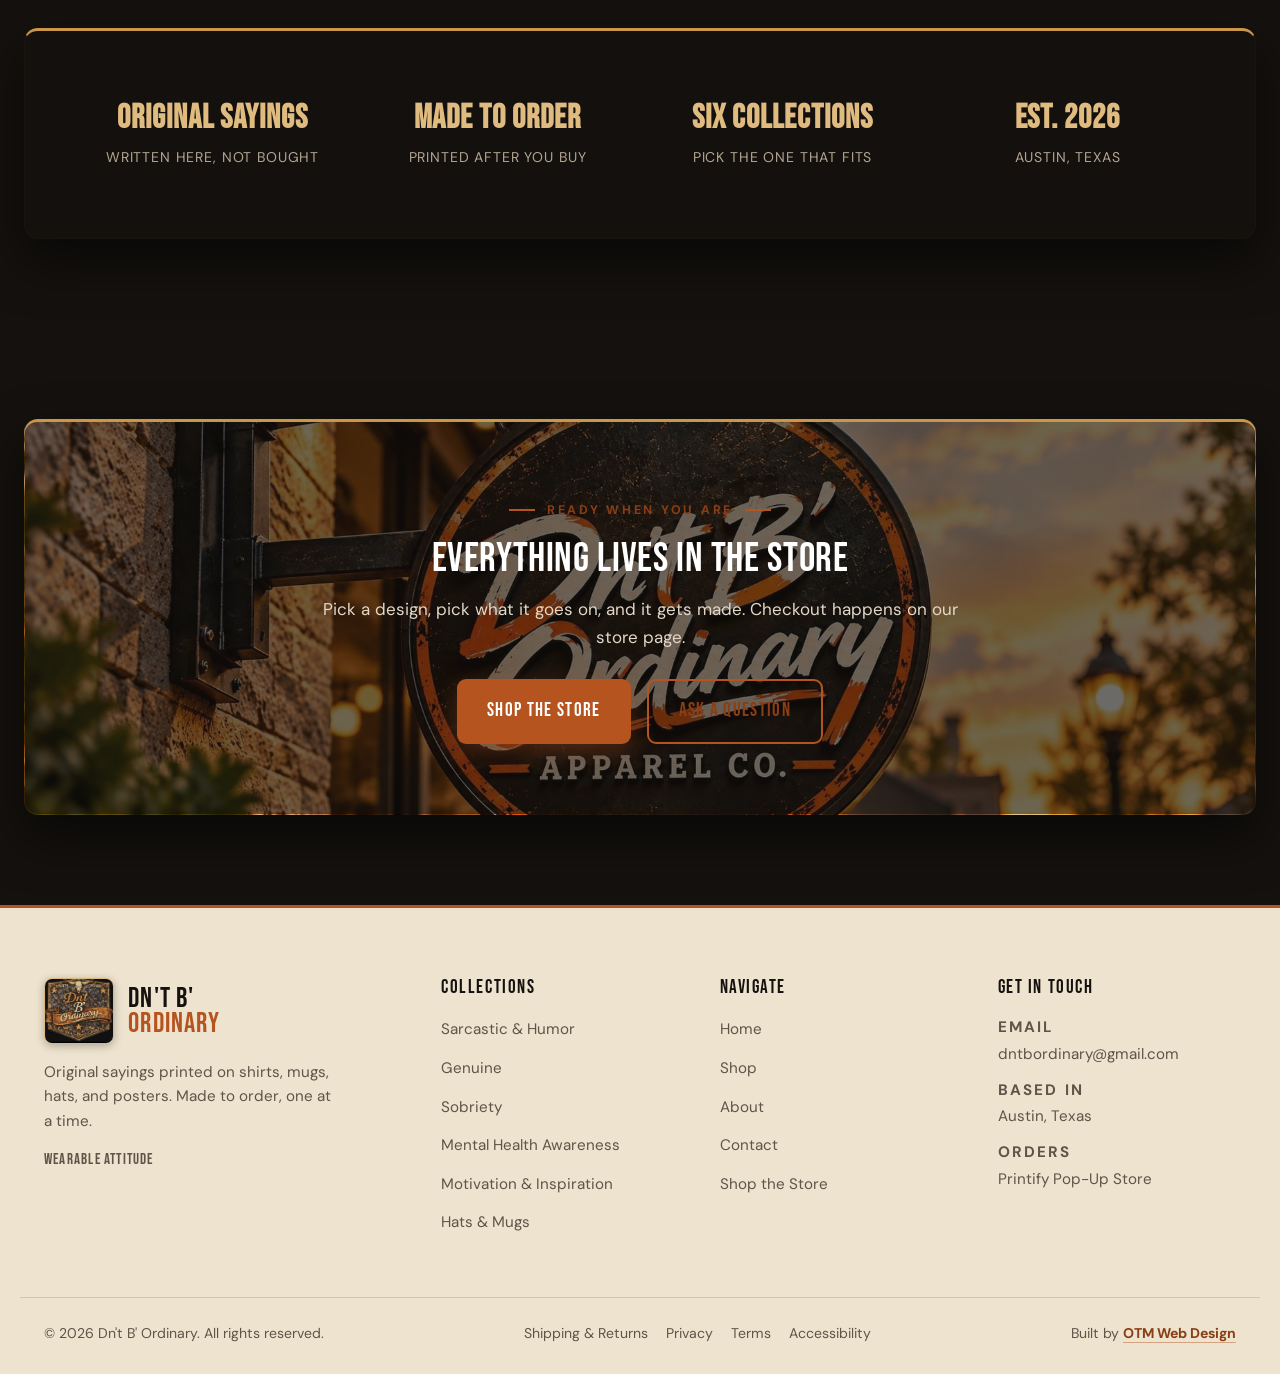
==== commit 7d45a7cd: "updated image and about me home page" ====
--- a/index.html
+++ b/index.html
@@ -273,21 +273,6 @@
     </div>
   </section>
 
-  <!-- ============ FOUNDER NOTE ============ -->
-  <section id="the-short-version">
-    <div class="container reveal">
-      <div class="founder">
-        <img class="founder-mark" src="assets/badge-mark.png" alt="" width="542" height="583" loading="lazy" decoding="async" aria-hidden="true">
-        <div class="founder-body">
-          <span class="eyebrow">In his own words</span>
-          <h3>Hey, I'm B</h3>
-          <p>I'm an Austin native. Later in life my creative side said peekaboo, and I started coming up with sayings across a lot of different spectrums. I wanted to bring them to life for the people who can relate to them, or who just appreciate them.</p>
-          <p class="founder-sign">B (Brian Rudd), Founder</p>
-          <a class="btn btn-outline" href="about.html">Read the whole story</a>
-        </div>
-      </div>
-    </div>
-  </section>
 
   <!-- ============ CTA ============ -->
   <section id="cta">
